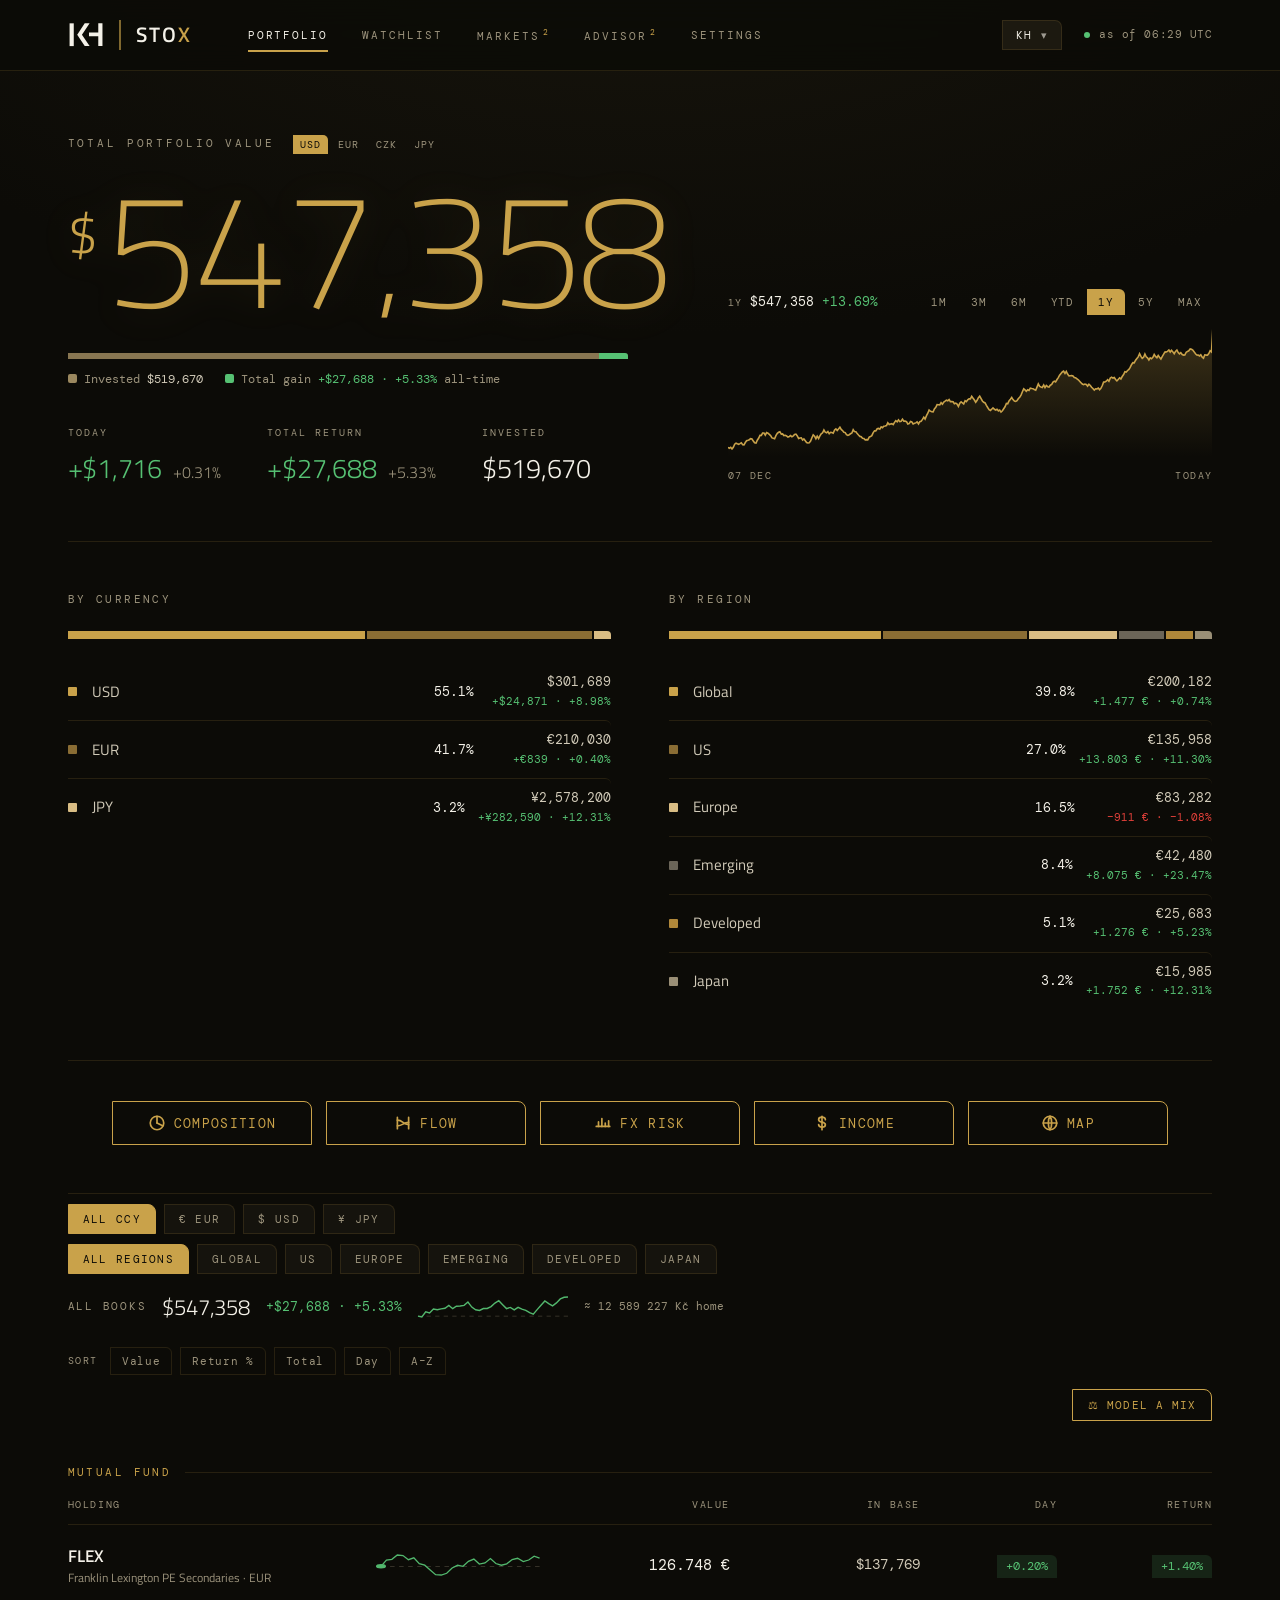
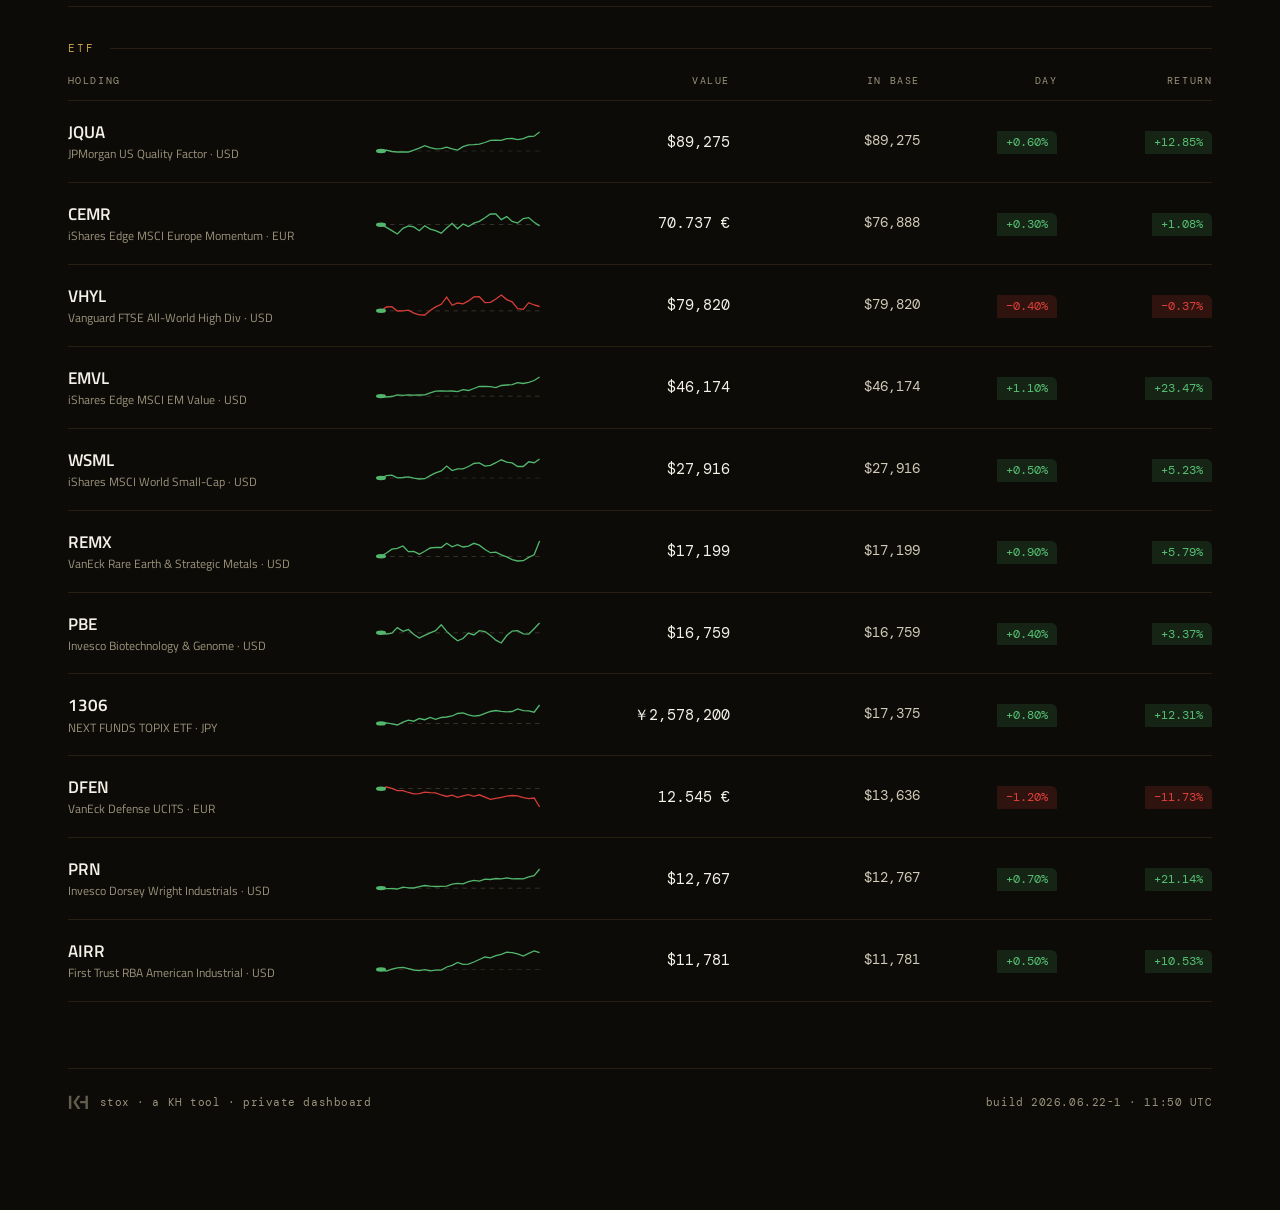
==== apps/stox/index.html @ 67bf39e6 "stox B2: wire live FX through khLive() overlay -> whole-app recompute (recomputeFX); inline fallback" ====
<!DOCTYPE html>
<html lang="en">
<head>
<meta charset="UTF-8">
<meta name="viewport" content="width=device-width, initial-scale=1.0">
<title>STOX</title>
<link rel="icon" href="/favicon.svg?v=2" type="image/svg+xml">
<link rel="icon" href="/favicon.ico?v=2" sizes="any">
<link rel="apple-touch-icon" sizes="180x180" href="/apple-touch-icon.png?v=2">
<meta name="robots" content="noindex, nofollow">
<link href="https://fonts.googleapis.com/css2?family=DM+Mono:wght@400;500&family=Titillium+Web:ital,wght@0,200;0,300;0,400;0,600;0,700&display=swap" rel="stylesheet">
<style>
*{box-sizing:border-box;margin:0;padding:0;}
:root{
  --bg:#0c0b07; --panel:#15130d; --panel-2:#1c1910; --raise:#252013; --line:rgba(201,162,74,.14);
  --ink:#f4f1e8; --dim:#d2cbb9; --mute:#9d947d;
  --gold:#c9a24a; --gold-soft:#d9bd84; --bronze:#8a6d34; --graphite:#6b6558;
  --gold-tex:url("assets/gold-v5-polished.png") center/cover;
  --gain:oklch(0.73 0.15 150); --loss:oklch(0.61 0.20 27);
  --gain-bg:oklch(0.73 0.15 150 / .14); --loss-bg:oklch(0.61 0.20 27 / .16);
}
html,body{height:100%;}
body{
  background:radial-gradient(125% 90% at 50% -15%, #19160d 0%, #0c0b07 58%) fixed,#0c0b07;
  color:var(--ink);font-family:'Titillium Web',system-ui,sans-serif;-webkit-font-smoothing:antialiased;line-height:1.4;
}
.mono{font-family:'DM Mono',monospace;}
.wrap{max-width:1260px;margin:0 auto;padding:0 clamp(22px,4.5vw,60px);}
.pos{color:var(--gain);} .neg{color:var(--loss);}
.metal{background-color:var(--gold);background-image:var(--gold-tex);background-size:cover;background-position:center;-webkit-background-clip:text;background-clip:text;color:transparent;-webkit-text-fill-color:transparent;}

/* ---------- top bar ---------- */
.bar{position:sticky;top:0;z-index:30;background:rgba(12,11,7,.82);backdrop-filter:blur(16px);border-bottom:1px solid var(--line);}
.bar .wrap{display:flex;align-items:center;gap:34px;height:70px;}
.logo{display:flex;align-items:center;gap:15px;cursor:pointer;text-decoration:none;transition:opacity .2s;}
.logo:hover{opacity:.82;}
.khmark{height:26px;width:auto;display:block;flex:0 0 auto;}
.khmark path{fill:var(--ink);}
.logo .sep{width:2px;height:30px;background:var(--gold);opacity:.62;}
.logo .app{font-weight:600;font-size:21px;letter-spacing:.09em;color:var(--ink);}
.logo .app .ax{color:var(--gold);}
.tabs{display:flex;gap:2px;margin-left:6px;}
.tab{font-family:'DM Mono',monospace;font-size:11px;letter-spacing:.18em;text-transform:uppercase;color:var(--mute);background:none;border:none;cursor:pointer;padding:9px 16px;position:relative;transition:color .25s;}
.tab:hover{color:var(--dim);}
.tab.on{color:var(--ink);}
.tab.on::after{content:"";position:absolute;left:16px;right:16px;bottom:0;height:1.5px;background:var(--gold);}
.tab .ph{color:var(--gold);font-size:8px;vertical-align:super;margin-left:3px;}
.barright{margin-left:auto;display:flex;align-items:center;gap:22px;}
.asof{font-family:'DM Mono',monospace;font-size:11px;color:var(--mute);letter-spacing:.05em;display:flex;align-items:center;gap:9px;}
.pfsel{position:relative;}
.pfbtn{font-family:'DM Mono',monospace;font-size:11px;letter-spacing:.12em;text-transform:uppercase;color:var(--ink);background:var(--panel-2);border:1px solid var(--line);border-radius:0 7px 0 0;padding:7px 13px;cursor:pointer;}
.pfmenu{display:none;position:absolute;right:0;top:calc(100% + 6px);background:var(--panel);border:1px solid var(--line);border-radius:0 10px 0 0;padding:6px;min-width:170px;z-index:50;box-shadow:0 12px 28px -10px rgba(0,0,0,.7);}
.pfmenu.open{display:block;}
.pfopt{display:block;width:100%;text-align:left;font-family:'DM Mono',monospace;font-size:12px;letter-spacing:.04em;color:var(--dim);background:none;border:none;cursor:pointer;padding:9px 11px;border-radius:0 6px 0 0;}
.pfopt:hover{background:var(--panel-2);color:var(--ink);}
.pfopt.on{color:#0c0b07;background:var(--gold);}
.pfopt.pfnew{color:var(--gold);border-top:1px solid var(--line);margin-top:4px;}
.pulse{width:6px;height:6px;border-radius:50%;background:var(--gain);animation:pulse 2.8s infinite;}
@keyframes pulse{0%{box-shadow:0 0 0 0 oklch(0.73 0.15 150 / .5);}70%{box-shadow:0 0 0 7px oklch(0.73 0.15 150 / 0);}100%{box-shadow:0 0 0 0 oklch(0.73 0.15 150 / 0);}}

/* ---------- views ---------- */
.view{display:none;padding:64px 0 100px;}
.view.on{display:block;}
.eyebrow{font-family:'DM Mono',monospace;font-size:11px;letter-spacing:.26em;text-transform:uppercase;color:var(--mute);margin-bottom:22px;}

/* hero */
.hero{display:grid;grid-template-columns:1.25fr 1fr;gap:54px;align-items:end;padding-bottom:54px;border-bottom:1px solid var(--line);}
.htot{font-weight:200;font-size:clamp(70px,13vw,176px);line-height:.86;letter-spacing:-.025em;transform:scaleY(.98);transform-origin:left;filter:drop-shadow(0 2px 18px rgba(201,162,74,.12));}
.htot .cur{font-size:.32em;font-weight:300;vertical-align:super;margin-right:.14em;letter-spacing:0;}
.hrow{display:flex;gap:46px;margin-top:38px;}
.hstat .k{font-family:'DM Mono',monospace;font-size:10px;letter-spacing:.2em;text-transform:uppercase;color:var(--mute);margin-bottom:9px;}
.hstat .v{font-weight:300;font-size:27px;letter-spacing:-.01em;white-space:nowrap;}
.hstat .v small{font-size:.58em;color:var(--mute);margin-left:6px;letter-spacing:0;}
.spark{align-self:stretch;display:flex;flex-direction:column;justify-content:flex-end;padding-bottom:4px;position:relative;}
.spark svg{width:100%;height:136px;display:block;cursor:crosshair;}
.chx{stroke:var(--dim);stroke-width:1;stroke-dasharray:3 3;opacity:0;transition:opacity .15s;pointer-events:none;}
.chdot{fill:var(--gold);stroke:var(--bg);stroke-width:2;opacity:0;transition:opacity .15s;pointer-events:none;}
.spark.live .chx{opacity:.5;} .spark.live .chdot{opacity:1;}
.chtip{position:absolute;pointer-events:none;background:var(--panel-2);border:1px solid var(--line);border-radius:0 8px 0 0;padding:6px 10px;font-family:'DM Mono',monospace;font-size:11px;color:var(--ink);white-space:nowrap;opacity:0;transition:opacity .15s;transform:translate(-50%,-128%);z-index:5;}
.chtip .tv{color:var(--gold);} .chtip .td{color:var(--mute);font-size:10px;}
.spark.live .chtip{opacity:1;}
.spark .lbl{display:flex;justify-content:space-between;font-family:'DM Mono',monospace;font-size:10px;letter-spacing:.14em;text-transform:uppercase;color:var(--mute);margin-top:12px;}

/* allocation */
.alloc{display:grid;grid-template-columns:1fr 1fr;gap:58px;padding:50px 0;border-bottom:1px solid var(--line);}
.alloc h3{font-family:'DM Mono',monospace;font-size:11px;letter-spacing:.22em;text-transform:uppercase;color:var(--mute);font-weight:400;margin-bottom:24px;}
.abar{display:flex;height:8px;border-radius:0 4px 0 0;overflow:hidden;margin-bottom:24px;gap:2px;}
.abar i{height:100%;}
.akey{display:flex;flex-direction:column;}
.akey .row{display:grid;grid-template-columns:11px 1fr auto auto;gap:13px;align-items:center;font-size:14.5px;padding:11px 0;border-top:1px solid var(--line);}
.akey .row:first-child{border-top:none;}
.akey .sw{width:9px;height:9px;border-radius:1px;}
.akey .nm{color:var(--dim);} .akey .pc{font-family:'DM Mono',monospace;font-size:13px;color:var(--ink);} .akey .vl{font-family:'DM Mono',monospace;font-size:12.5px;color:var(--dim);min-width:124px;display:flex;flex-direction:column;align-items:flex-end;gap:2px;}
.akey .ret2{font-size:11px;} .akey .ret2.pos{color:var(--gain);} .akey .ret2.neg{color:var(--loss);}
.abar i{transition:opacity .2s,box-shadow .2s;}
.abar.act i{opacity:.24;} .abar.act i.hot{opacity:1;box-shadow:inset 0 0 0 1px rgba(255,255,255,.45);}
.akey .row{cursor:pointer;border-radius:0 6px 0 0;transition:opacity .2s;}
.akey.act .row{opacity:.36;} .akey.act .row.hot{opacity:1;}
.akey .row.hot .nm{color:var(--ink);}
.filters{display:flex;gap:8px;flex-wrap:wrap;margin:10px 0 2px;}
.fchip{font-family:'DM Mono',monospace;font-size:11px;letter-spacing:.12em;text-transform:uppercase;color:var(--mute);background:var(--panel);border:1px solid var(--line);padding:7px 14px;border-radius:0 8px 0 0;cursor:pointer;transition:color .2s,background .2s,border-color .2s;}
.fchip:hover{color:var(--dim);}
.fchip.on{color:#0c0b07;background:var(--gold);border-color:var(--gold);}
.fchip[disabled],.fchip.off{opacity:.3;cursor:not-allowed;}
#filters{margin-bottom:0;}
#filtersReg{margin-top:10px;}
.trow.hide{display:none;}
.sortbar{display:flex;gap:8px;flex-wrap:wrap;align-items:center;margin:20px 0 2px;}
.sortbar .sl{font-family:'DM Mono',monospace;font-size:10px;letter-spacing:.16em;text-transform:uppercase;color:var(--mute);margin-right:4px;}
.sortbtn{font-family:'DM Mono',monospace;font-size:11px;letter-spacing:.06em;color:var(--mute);background:none;border:1px solid var(--line);border-radius:0 6px 0 0;padding:6px 11px;cursor:pointer;transition:color .2s,border-color .2s;}
.sortbtn:hover{color:var(--dim);}
.sortbtn.on{color:var(--gold);border-color:var(--gold);}
.booksum{display:flex;align-items:center;gap:16px;flex-wrap:wrap;padding:16px 0 4px;}
.booksum .bsum-spark{width:150px;height:34px;display:block;}
.booksum .bl{font-family:'DM Mono',monospace;font-size:11px;letter-spacing:.16em;text-transform:uppercase;color:var(--mute);}
.booksum .bv{font-family:'Titillium Web',sans-serif;font-weight:300;font-size:22px;letter-spacing:-.01em;color:var(--ink);}
.booksum .br{font-family:'DM Mono',monospace;font-size:13px;}
.booksum .br.pos{color:var(--gain);} .booksum .br.neg{color:var(--loss);}
.booksum .bnote{font-family:'DM Mono',monospace;font-size:11px;color:var(--mute);}

/* holdings */
.hold{padding-top:16px;}
.hgrp{font-family:'DM Mono',monospace;font-size:11px;letter-spacing:.22em;text-transform:uppercase;color:var(--gold);display:flex;align-items:center;gap:14px;margin:34px 0 6px;}
.hgrp::after{content:"";flex:1;height:1px;background:var(--line);}
.thead,.trow{display:grid;grid-template-columns:1.7fr .9fr 1fr 1fr .7fr .8fr;gap:14px;align-items:center;}
.thead{padding:12px 0;font-family:'DM Mono',monospace;font-size:10px;letter-spacing:.16em;text-transform:uppercase;color:var(--mute);border-bottom:1px solid var(--line);}
.thead .r,.trow .r{text-align:right;}
.trow{padding:19px 0;border-bottom:1px solid var(--line);position:relative;transition:background .22s;cursor:pointer;}
.trow::before{content:"";position:absolute;left:-12px;top:0;bottom:0;width:2px;background:var(--gold);transform:scaleY(0);transition:transform .22s;}
.trow:hover{background:linear-gradient(90deg,var(--panel),transparent);}
.trow:hover::before{transform:scaleY(1);}
.tk{display:flex;flex-direction:column;gap:3px;}
.tk .sym{font-weight:600;font-size:16.5px;letter-spacing:.01em;}
.tk .nm{font-size:12px;color:var(--mute);}
.num{font-family:'DM Mono',monospace;font-size:13.5px;color:var(--dim);}
.val{font-family:'DM Mono',monospace;font-size:14.5px;color:var(--ink);}
.chip{font-family:'DM Mono',monospace;font-size:12px;padding:3px 9px;border-radius:0 6px 0 0;display:inline-block;}
.chip.up{color:var(--gain);background:var(--gain-bg);} .chip.down{color:var(--loss);background:var(--loss-bg);}
.mscell{position:relative;display:block;}
.mspark{width:100%;height:26px;display:block;opacity:.95;cursor:crosshair;overflow:visible;}
.msx{stroke:var(--dim);stroke-width:1;stroke-dasharray:2 2;opacity:0;}
.msdot{stroke:var(--bg);stroke-width:1.4;opacity:0;}
.mscell.live .msx{opacity:.55;} .mscell.live .msdot{opacity:1;}
.mtip{position:absolute;top:-22px;transform:translateX(-50%);pointer-events:none;background:var(--panel-2);border:1px solid var(--line);border-radius:0 6px 0 0;padding:3px 7px;font-family:'DM Mono',monospace;font-size:10px;color:var(--ink);white-space:nowrap;opacity:0;transition:opacity .12s;z-index:8;}
.mscell.live .mtip{opacity:1;}
.msbase{stroke:var(--mute);stroke-width:.7;stroke-dasharray:2 2;opacity:.4;}
.dbase{stroke:var(--mute);stroke-width:1;stroke-dasharray:4 4;opacity:.4;}

/* phase-2 views */
.p2head{display:flex;align-items:baseline;gap:18px;margin-bottom:10px;}
.p2head h2{font-weight:200;font-size:clamp(34px,5.5vw,60px);letter-spacing:-.015em;transform:scaleY(.97);transform-origin:left;}
.p2badge{font-family:'DM Mono',monospace;font-size:10px;letter-spacing:.16em;text-transform:uppercase;color:var(--gold);border:1px solid var(--gold);padding:4px 10px;border-radius:0 7px 0 0;}
.p2lead{font-weight:300;font-size:clamp(17px,2vw,22px);color:var(--dim);max-width:66ch;line-height:1.55;margin-bottom:48px;}
.p2grid{display:grid;grid-template-columns:1.4fr 1fr;gap:26px;}
.card{background:var(--panel);border:1px solid var(--line);border-radius:0 20px 0 0;padding:30px 32px;}
.card .ch{font-family:'DM Mono',monospace;font-size:11px;letter-spacing:.2em;text-transform:uppercase;color:var(--mute);margin-bottom:22px;}
.news{display:flex;flex-direction:column;}
.nitem{padding:17px 0;border-top:1px solid var(--line);display:grid;grid-template-columns:auto 1fr;gap:18px;align-items:start;}
.nitem:first-of-type{border-top:none;padding-top:0;}
.nsrc{font-family:'DM Mono',monospace;font-size:10px;letter-spacing:.08em;color:var(--mute);white-space:nowrap;padding-top:3px;}
.ntext{font-size:14.5px;color:var(--dim);line-height:1.5;}
.insight{background:linear-gradient(158deg,var(--panel-2),var(--panel));border-left:2px solid var(--gold);}
.insight .body{font-weight:300;font-size:18.5px;line-height:1.6;color:var(--ink);letter-spacing:-.005em;}
.insight .body b{font-weight:600;color:var(--gold-soft);}
.insight .sig{font-family:'DM Mono',monospace;font-size:11px;color:var(--mute);margin-top:24px;display:flex;align-items:center;gap:9px;}
.sigdot{width:6px;height:6px;border-radius:50%;background:var(--gold);}
.signal{display:flex;flex-direction:column;gap:18px;}
.sgrow{display:grid;grid-template-columns:1fr auto;gap:10px;align-items:center;padding-bottom:16px;border-bottom:1px solid var(--line);}
.sgrow:last-child{border-bottom:none;padding-bottom:0;}
.sgname{font-size:14px;color:var(--dim);} .sgname b{color:var(--ink);font-weight:600;}
.meter{height:4px;background:var(--raise);border-radius:2px;overflow:hidden;margin-top:8px;width:100%;}
.meter i{display:block;height:100%;}

/* footer */
.foot{margin-top:66px;padding-top:26px;border-top:1px solid var(--line);display:flex;justify-content:space-between;flex-wrap:wrap;gap:14px;font-family:'DM Mono',monospace;font-size:11px;letter-spacing:.05em;color:var(--mute);}
.foot .khend{display:flex;align-items:center;gap:11px;}
.foot .khe{height:15px;width:auto;opacity:.6;} .foot .khe path{fill:var(--mute);}

@media(max-width:880px){
  .hero,.alloc,.p2grid{grid-template-columns:1fr;gap:36px;}
  .tabs{display:none;}
  .thead{display:none;}
  .trow{grid-template-columns:1.4fr 1fr 1fr;grid-auto-flow:row;gap:8px 14px;padding:20px 0;}
  .trow .base,.trow .day,.trow .mscell{display:none;}
}
.bswitch{display:inline-flex;gap:3px;margin-left:8px;vertical-align:middle;}
.bswitch button{font-family:'DM Mono',monospace;font-size:10px;letter-spacing:.1em;color:var(--mute);background:none;border:none;cursor:pointer;padding:3px 7px;border-radius:0 5px 0 0;transition:color .2s,background .2s;}
.bswitch button:hover{color:var(--dim);}
.bswitch button.on{color:#0c0b07;background:var(--gold);}
/* holding detail modal */
.modal{position:fixed;inset:0;z-index:60;background:rgba(8,7,4,.74);backdrop-filter:blur(5px);display:none;align-items:flex-start;justify-content:center;padding:3vh 18px;overflow:auto;}
.modal.open{display:flex;}
.msheet{background:var(--panel);border:1px solid var(--line);border-radius:0 24px 0 0;width:min(760px,100%);padding:34px 38px 40px;position:relative;}
.msheet.wide{width:min(1500px,96vw);padding:40px 48px 48px;}
.msheet.wide .donuts{gap:60px;padding:30px 0 8px;}
.msheet.wide .dwrap{gap:34px;}
.msheet.wide .dwrap svg{width:300px;height:300px;}
.msheet.wide .dleg{font-size:13px;gap:9px;}
.msheet.wide .mh-nm{font-size:15px;}
.mclose{position:absolute;top:22px;right:24px;width:34px;height:34px;border:1px solid var(--line);background:none;color:var(--dim);border-radius:0 9px 0 0;cursor:pointer;font-size:17px;line-height:1;transition:color .2s,border-color .2s;}
.mclose:hover{color:var(--gold);border-color:var(--gold);}
.mh-sym{font-weight:600;font-size:30px;letter-spacing:.01em;}
.mh-nm{color:var(--mute);font-size:14px;margin-top:3px;}
.mh-tags{display:flex;gap:8px;margin-top:13px;flex-wrap:wrap;}
.mtag{font-family:'DM Mono',monospace;font-size:10px;letter-spacing:.12em;text-transform:uppercase;color:var(--dim);border:1px solid var(--line);padding:4px 9px;border-radius:0 6px 0 0;}
#dchart{width:100%;height:200px;display:block;margin:26px 0 6px;cursor:crosshair;}
.dmark{stroke:var(--bg);stroke-width:1.5;cursor:pointer;}
.dmark.buy,.dmark.add{fill:var(--gain);} .dmark.sell{fill:var(--loss);}
.dlegend{display:flex;gap:18px;flex-wrap:wrap;font-family:'DM Mono',monospace;font-size:10px;letter-spacing:.1em;text-transform:uppercase;color:var(--mute);}
.dlegend i{display:inline-block;width:9px;height:9px;border-radius:50%;margin-right:6px;vertical-align:middle;}
.msheet.live .chx{opacity:.5;} .msheet.live .chdot{opacity:1;} .msheet.live .chtip{opacity:1;}
.mstats{display:grid;grid-template-columns:repeat(auto-fit,minmax(118px,1fr));gap:18px;padding:22px 0;border-top:1px solid var(--line);border-bottom:1px solid var(--line);margin:16px 0 24px;}
.mstat .k{font-family:'DM Mono',monospace;font-size:9px;letter-spacing:.16em;text-transform:uppercase;color:var(--mute);margin-bottom:7px;}
.mstat .v{font-weight:300;font-size:19px;letter-spacing:-.01em;}
.mtx{display:flex;flex-direction:column;}
.mtxh,.mtxr{display:grid;grid-template-columns:1.1fr .9fr .8fr 1fr 1fr;gap:12px;align-items:center;}
.mtxh{font-family:'DM Mono',monospace;font-size:10px;letter-spacing:.14em;text-transform:uppercase;color:var(--mute);padding-bottom:11px;border-bottom:1px solid var(--line);}
.mtxr{padding:13px 0;border-bottom:1px solid var(--line);font-family:'DM Mono',monospace;font-size:13px;color:var(--dim);}
.mtxr .act{font-weight:500;letter-spacing:.03em;}
.act.buy,.act.add{color:var(--gain);} .act.sell{color:var(--loss);}
.mtxh .rr,.mtxr .rr{text-align:right;}
.whatif{margin-top:24px;background:linear-gradient(158deg,var(--panel-2),var(--panel));border-left:2px solid var(--gold);border-radius:0 14px 0 0;padding:22px 24px;}
.whatif .wk{font-family:'DM Mono',monospace;font-size:10px;letter-spacing:.16em;text-transform:uppercase;color:var(--mute);margin-bottom:11px;}
.whatif .wv{font-weight:300;font-size:17px;line-height:1.55;color:var(--ink);}
.whatif .wv b{font-weight:600;}
@media(max-width:680px){.mtxh,.mtxr{grid-template-columns:1.1fr .9fr .7fr 1fr;}.mtxh .vcol,.mtxr .vcol{display:none;}.msheet{padding:30px 22px 34px;}}
.whero{padding:6px 0 42px;border-bottom:1px solid var(--line);margin-bottom:8px;}
.whtot{font-weight:200;font-size:clamp(42px,7vw,84px);letter-spacing:-.02em;line-height:1;transform:scaleY(.98);transform-origin:left;}
.whsub{font-family:'DM Mono',monospace;font-size:12px;color:var(--mute);margin-top:18px;letter-spacing:.04em;}
#watch .thead,#watch .trow{grid-template-columns:26px 1.5fr .9fr .7fr .7fr .7fr 1fr 24px;}
.wdel{background:none;border:none;color:var(--mute);cursor:pointer;font-size:12px;opacity:0;transition:opacity .2s,color .2s;justify-self:center;}
#watch .trow:hover .wdel{opacity:1;}
.wdel:hover{color:var(--loss);}
.wcheck{display:flex;align-items:center;}
.wcheck input{appearance:none;-webkit-appearance:none;width:15px;height:15px;border:1px solid var(--mute);border-radius:0 4px 0 0;background:none;cursor:pointer;position:relative;flex:0 0 auto;}
.wcheck input:checked{background:var(--gold);border-color:var(--gold);}
.wcheck input:checked::after{content:"\2713";position:absolute;inset:0;display:flex;align-items:center;justify-content:center;font-size:10px;color:#0c0b07;}
@media(max-width:880px){#watch .trow{grid-template-columns:26px 1.4fr .8fr 1fr 24px;} #watch .trow .wc,#watch .trow .mscell{display:none;}}
.watchbar{display:flex;justify-content:space-between;align-items:center;gap:12px;flex-wrap:wrap;margin:2px 0 6px;}
.stakectl{display:flex;align-items:center;gap:10px;}
.stakectl .feeinput{width:120px;font-size:14px;}
.addbtn{font-family:'DM Mono',monospace;font-size:11px;letter-spacing:.1em;text-transform:uppercase;color:var(--gold);background:none;border:1px solid var(--gold);cursor:pointer;padding:8px 15px;border-radius:0 8px 0 0;transition:background .2s,color .2s;}
.addbtn:hover{background:var(--gold);color:#0c0b07;}
.addform{display:none;gap:10px;flex-wrap:wrap;align-items:center;padding:18px;margin-bottom:12px;background:var(--panel);border:1px solid var(--line);border-radius:0 14px 0 0;}
.addform.open{display:flex;}
.addform input{background:var(--bg);border:1px solid var(--line);color:var(--ink);font-family:'DM Mono',monospace;font-size:12px;padding:8px 10px;border-radius:0 6px 0 0;width:118px;}
.addform input::placeholder{color:var(--mute);}
.addform .save{font-family:'DM Mono',monospace;font-size:11px;letter-spacing:.1em;text-transform:uppercase;background:var(--gold);color:#0c0b07;border:none;cursor:pointer;padding:9px 16px;border-radius:0 6px 0 0;}
.setgrid{display:grid;grid-template-columns:1fr 1fr;gap:24px;}
.feeinput{background:var(--bg);border:1px solid var(--line);color:var(--ink);font-family:'DM Mono',monospace;font-size:16px;padding:10px 12px;border-radius:0 8px 0 0;width:120px;}
.setnote{font-family:'DM Mono',monospace;font-size:12px;color:var(--mute);margin-top:14px;line-height:1.7;}
.setnote b{color:var(--ink);font-weight:500;}
.tagwrap{display:flex;flex-wrap:wrap;gap:8px;}
.tag{font-family:'DM Mono',monospace;font-size:11px;letter-spacing:.06em;padding:7px 12px;border:1px solid var(--line);border-radius:0 7px 0 0;cursor:pointer;color:var(--mute);background:none;transition:color .2s,background .2s,border-color .2s;}
.tag:hover{color:var(--dim);}
.tag.prefer{color:#0c0b07;background:var(--gold);border-color:var(--gold);}
.tag.avoid{color:var(--loss);border-color:var(--loss);text-decoration:line-through;}
.srow{display:flex;align-items:center;justify-content:space-between;padding:13px 0;border-top:1px solid var(--line);}
.srow:first-child{border-top:none;}
.srcname{font-family:'DM Mono',monospace;font-size:13px;color:var(--dim);}
.srow2{padding:13px 0;border-top:1px solid var(--line);}
.srow2:first-child{border-top:none;}
.srh{display:flex;align-items:center;gap:12px;margin-bottom:9px;}
.srh .srcname{flex:1;}
.srwt{font-family:'DM Mono',monospace;font-size:11px;color:var(--mute);}
.srcw{width:100%;}
.srcw:disabled{opacity:.35;}
.rolerow{display:flex;align-items:center;justify-content:space-between;gap:14px;padding:13px 0;border-top:1px solid var(--line);}
.rolerow:first-child{border-top:none;}
.rolen{font-weight:600;font-size:14px;}
.roled{font-family:'DM Mono',monospace;font-size:11px;color:var(--mute);margin-top:3px;}
.rolest{font-family:'DM Mono',monospace;font-size:10px;letter-spacing:.1em;text-transform:uppercase;color:var(--mute);border:1px solid var(--line);border-radius:0 6px 0 0;padding:4px 9px;}
.rolest.on{color:#0c0b07;background:var(--gold);border-color:var(--gold);}
.toggle{width:38px;height:22px;border-radius:0 11px 0 0;background:var(--raise);border:1px solid var(--line);cursor:pointer;position:relative;transition:background .2s;flex:0 0 auto;}
.toggle.on{background:var(--gold);}
.toggle::after{content:"";position:absolute;top:2px;left:2px;width:15px;height:15px;border-radius:50%;background:var(--ink);transition:transform .2s;}
.toggle.on::after{transform:translateX(16px);background:#0c0b07;}
@media(max-width:880px){.setgrid{grid-template-columns:1fr;}}
#watch .whero{position:sticky;top:70px;background:var(--bg);z-index:12;padding-top:18px;}
.modelbar{display:flex;justify-content:flex-end;margin:14px 0 -6px;}
.mixtop{display:flex;align-items:center;gap:12px;margin:0 0 14px;}
.mixpin{position:sticky;top:-42px;background:var(--panel);z-index:8;padding:14px 0 10px;margin-bottom:6px;box-shadow:0 10px 18px -8px rgba(12,11,7,.9);}
.mixhead{display:grid;grid-template-columns:.8fr 1.6fr .8fr .8fr;gap:14px;font-family:'DM Mono',monospace;font-size:10px;letter-spacing:.14em;text-transform:uppercase;color:var(--mute);padding-bottom:10px;border-bottom:1px solid var(--line);}
.mixhead .r{text-align:right;}
.mixrow{display:grid;grid-template-columns:.8fr 1.6fr .8fr .8fr;gap:14px;align-items:center;padding:11px 0;border-bottom:1px solid var(--line);}
.mixlabel{font-weight:600;font-size:14px;}
.mixalloc{color:var(--ink);} .mixnew{color:var(--gold);}
.mixslider{-webkit-appearance:none;appearance:none;height:4px;border-radius:2px;background:var(--raise);outline:none;}
.mixslider::-webkit-slider-thumb{-webkit-appearance:none;width:15px;height:15px;border-radius:50%;background:var(--gold);cursor:pointer;}
.mixslider::-moz-range-thumb{width:15px;height:15px;border:none;border-radius:50%;background:var(--gold);cursor:pointer;}
.mixproj{font-family:'DM Mono',monospace;font-size:13px;color:var(--dim);}
.mixsk{margin:18px 0 8px;}
.mixsk svg{width:100%;height:auto;display:block;}
.mixsk text{font-family:'DM Mono',monospace;paint-order:stroke;stroke:rgba(12,11,7,.7);stroke-width:2px;stroke-linejoin:round;}
.hbar{display:flex;height:6px;max-width:560px;background:var(--raise);border-radius:0 3px 0 0;overflow:hidden;margin:34px 0 0;}
.hbar i{display:block;height:100%;}
#hbInv{background:var(--gold-soft,#d9bd84);opacity:.55;} #hbGain{background:var(--gain);}
.hbarlbl{display:flex;gap:22px;max-width:560px;margin:13px 0 8px;font-family:'DM Mono',monospace;font-size:11.5px;color:var(--mute);flex-wrap:wrap;}
.hbarlbl b{font-weight:400;}
.hbarlbl .sw{display:inline-block;width:9px;height:9px;border-radius:2px;margin-right:7px;vertical-align:0;}
.hbarlbl .inv .sw{background:var(--gold-soft,#d9bd84);opacity:.7;} .hbarlbl .gn .sw{background:var(--gain);}
.mixsug{margin:6px 0 14px;font-family:'DM Mono',monospace;font-size:12.5px;color:var(--dim);line-height:1.6;}
.mixsug .sugk{color:var(--gold);letter-spacing:.14em;text-transform:uppercase;font-size:10px;margin-right:8px;}
.mixsug b{color:var(--ink);font-weight:600;}
.donuts{display:none;grid-template-columns:1fr 1fr;gap:48px;padding:44px 0;border-bottom:1px solid var(--line);}
.donuts.show{display:grid;}
.donut h3{font-family:'DM Mono',monospace;font-size:11px;letter-spacing:.22em;text-transform:uppercase;color:var(--mute);font-weight:400;margin-bottom:18px;}
.dwrap{display:flex;gap:22px;align-items:center;}
.dwrap svg{width:140px;height:140px;flex:0 0 auto;}
.dleg{display:flex;flex-direction:column;gap:5px;font-family:'DM Mono',monospace;font-size:11px;flex:1;}
.dleg .dr{display:grid;grid-template-columns:9px 1fr auto;gap:8px;align-items:center;}
.dleg .ds{width:8px;height:8px;border-radius:2px;flex:0 0 auto;}
.dleg .dn{color:var(--dim);} .dleg .dv{color:var(--mute);}
@media(max-width:880px){.donuts{grid-template-columns:1fr;gap:32px;}}
.sankeywrap{padding:44px 0;border-bottom:1px solid var(--line);}
.sankeywrap h3{font-family:'DM Mono',monospace;font-size:11px;letter-spacing:.22em;text-transform:uppercase;color:var(--mute);font-weight:400;margin-bottom:22px;}
.sankeywrap svg{width:100%;height:auto;display:block;}
.donhead{display:flex;align-items:center;gap:14px;padding-top:40px;padding-bottom:26px;flex-wrap:wrap;}
.donttl{font-family:'DM Mono',monospace;font-size:12px;letter-spacing:.22em;text-transform:uppercase;color:var(--mute);}
.dseg{display:flex;gap:2px;}
.skbtn{margin-left:auto;font-size:10px;padding:8px 15px;background:var(--gold);color:#0c0b07;border-color:var(--gold);}
.btnico{width:18px;height:18px;vertical-align:-4px;margin-right:8px;}
.btnico *{stroke-width:1.5;}
.tfbtn{font-family:'DM Mono',monospace;font-size:11px;letter-spacing:.08em;color:var(--mute);background:none;border:none;cursor:pointer;padding:6px 11px;border-radius:0 6px 0 0;transition:color .2s,background .2s;}
.tfbtn:hover{color:var(--dim);}
.tfbtn.on{color:#0c0b07;background:var(--gold);}
#portfolio .spark{position:relative;}
.dsel{font-family:'DM Mono',monospace;font-size:10px;letter-spacing:.06em;text-transform:uppercase;color:var(--dim);background:var(--panel);border:1px solid var(--line);border-radius:0 6px 0 0;padding:6px 8px;cursor:pointer;}
.rec{border-top:1px solid var(--line);}
.recline{display:flex;align-items:center;gap:16px;padding:18px 0;cursor:pointer;flex-wrap:wrap;}
.recact{font-family:'DM Mono',monospace;font-size:11px;letter-spacing:.1em;text-transform:uppercase;padding:5px 10px;border-radius:0 6px 0 0;}
.recact.a-buy{background:var(--gain-bg);color:var(--gain);} .recact.a-sell{background:var(--loss-bg);color:var(--loss);} .recact.a-hold{background:var(--raise);color:var(--dim);} .recact.a-watch{background:transparent;border:1px solid var(--gold);color:var(--gold);}
.recsym{font-weight:600;font-size:18px;}
.recsec{font-family:'DM Mono',monospace;font-size:10px;letter-spacing:.14em;text-transform:uppercase;color:var(--mute);}
.recconf{margin-left:auto;display:flex;align-items:center;gap:8px;font-family:'DM Mono',monospace;font-size:11px;color:var(--mute);}
.cbar{width:60px;height:4px;background:var(--raise);border-radius:2px;overflow:hidden;display:inline-block;}
.cbar i{display:block;height:100%;background:var(--gold);}
.recsrc{font-family:'DM Mono',monospace;font-size:11px;color:var(--gold);white-space:nowrap;}
.recrat{font-size:14px;color:var(--dim);line-height:1.55;padding:0 0 16px;max-width:72ch;}
.recwhy{display:none;padding:0 0 18px;}
.rec.open .recwhy{display:block;}
.recpref{font-family:'DM Mono',monospace;font-size:10px;letter-spacing:.08em;color:var(--gold);}
.recav{font-family:'DM Mono',monospace;font-size:10px;letter-spacing:.08em;color:var(--loss);}
.recpick{font-family:'DM Mono',monospace;font-size:10px;letter-spacing:.06em;color:var(--gold);background:none;border:1px solid var(--gold);border-radius:0 6px 0 0;padding:5px 11px;cursor:pointer;transition:background .2s,color .2s;}
.recpick:hover,.recpick.on{background:var(--gold);color:#0c0b07;}
.buylist{display:none;align-items:center;gap:10px;flex-wrap:wrap;padding:14px 16px;margin-bottom:22px;background:var(--panel);border:1px solid var(--gold);border-radius:0 14px 0 0;}
.buylist.show{display:flex;}
.buylist .bll{font-family:'DM Mono',monospace;font-size:11px;letter-spacing:.16em;text-transform:uppercase;color:var(--gold);}
.buylist .bltag{font-family:'DM Mono',monospace;font-size:12px;color:#0c0b07;background:var(--gold);border-radius:0 6px 0 0;padding:5px 10px;cursor:pointer;}
.buylist .blnote{font-family:'DM Mono',monospace;font-size:11px;color:var(--mute);margin-left:auto;}
.fxwrap{margin-top:24px;display:flex;flex-direction:column;gap:4px;}
.fxrow{padding:18px 0;border-top:1px solid var(--line);}
.fxhead{display:flex;align-items:baseline;gap:14px;margin-bottom:8px;}
.fxc{font-weight:600;font-size:17px;} .fxtot{font-family:'DM Mono',monospace;font-size:14px;} .fxv{font-family:'DM Mono',monospace;font-size:12px;color:var(--mute);margin-left:auto;}
.fxbars svg{width:100%;height:26px;display:block;}
.fxleg{display:flex;gap:24px;margin-top:7px;font-family:'DM Mono',monospace;font-size:11px;color:var(--dim);}
.fxleg i{display:inline-block;width:9px;height:9px;border-radius:2px;margin-right:6px;vertical-align:middle;}
.fxrow{cursor:pointer;transition:background .18s;border-radius:0 10px 0 0;}
.fxrow:hover{background:linear-gradient(90deg,var(--panel),transparent);}
.fxgo{font-size:10px;color:var(--gold);margin-left:8px;opacity:0;transition:opacity .18s;}
.fxrow:hover .fxgo{opacity:1;}
.fxchart{margin-top:18px;}
.fxchart svg{width:100%;height:auto;display:block;}
.incwrap{margin-top:20px;display:flex;flex-direction:column;}
.incrow{display:grid;grid-template-columns:140px 1fr auto auto;gap:16px;align-items:center;padding:13px 0;border-top:1px solid var(--line);}
.incsym{font-weight:600;font-size:15px;}
.incstar{font-family:'DM Mono',monospace;font-size:9px;letter-spacing:.08em;text-transform:uppercase;color:var(--gold);font-weight:400;margin-left:6px;}
.incbar{height:8px;background:var(--raise);border-radius:0 4px 0 0;overflow:hidden;}
.incbar i{display:block;height:100%;background:var(--gold);}
.incy{font-family:'DM Mono',monospace;font-size:12px;color:var(--dim);min-width:44px;text-align:right;}
.incv{font-family:'DM Mono',monospace;font-size:13px;color:var(--ink);min-width:110px;text-align:right;}
.mapwrap{margin-top:20px;background:url("assets/world-dots.svg") center/contain no-repeat;border-radius:0 16px 0 0;}
.mapwrap svg{width:100%;height:auto;display:block;aspect-ratio:566.4/268.5;}
.mapglob{display:inline-block;color:var(--gold);margin-right:6px;}
.dsum{display:flex;gap:18px;align-items:baseline;justify-content:center;flex-wrap:wrap;padding:16px 0 2px;margin-top:10px;border-top:1px solid var(--line);font-family:'DM Mono',monospace;font-size:13px;}
.dsum .dsl{font-size:11px;letter-spacing:.16em;text-transform:uppercase;color:var(--mute);}
.mapwrap2{margin-top:18px;background:#0c0b07;border:1px solid var(--line);border-radius:0 16px 0 0;overflow:hidden;}
.mapwrap2 svg{width:100%;height:auto;display:block;}
.maplegend{display:flex;flex-wrap:wrap;gap:20px;margin:18px 0 4px;font-family:'DM Mono',monospace;font-size:12.5px;color:var(--dim);}
.maplegend .mlg{display:flex;align-items:center;gap:8px;}
.maplegend .mlg i{width:12px;height:12px;border-radius:3px;display:inline-block;}
.maplegend .mlgv{color:var(--mute);}
.mapclick{margin:10px 0 2px;font-family:'DM Mono',monospace;font-size:12.5px;color:var(--dim);}
.mapclick .mcl{color:var(--gold);letter-spacing:.08em;}
.mapwrap text{paint-order:stroke;stroke:rgba(12,11,7,.9);stroke-width:2.6px;stroke-linejoin:round;}
.srcrow{display:grid;grid-template-columns:1.5fr 1fr auto;gap:14px;align-items:center;padding:7px 0;font-family:'DM Mono',monospace;font-size:12px;}
.srcrow .sn{color:var(--dim);} .sw2{height:4px;background:var(--raise);border-radius:2px;overflow:hidden;} .sw2 i{display:block;height:100%;background:var(--gold);} .sst{font-size:10px;letter-spacing:.1em;text-transform:uppercase;color:var(--mute);}
.vizbar{display:flex;gap:14px;justify-content:center;padding:40px 0 48px;flex-wrap:wrap;border-bottom:1px solid var(--line);}
.vbtn{font-size:13px;padding:12px 16px;flex:1 1 0;min-width:140px;max-width:200px;justify-content:center;text-align:center;}
.htf{display:flex;gap:2px;align-items:baseline;margin-bottom:6px;}
.periodperf{margin-right:auto;font-family:'DM Mono',monospace;font-size:13px;display:flex;gap:8px;align-items:baseline;}
.periodperf .ppl{font-size:10px;letter-spacing:.14em;text-transform:uppercase;color:var(--mute);}
.heropills{display:flex;gap:6px;margin-bottom:8px;}
.heropill{font-family:'DM Mono',monospace;font-size:10px;letter-spacing:.08em;text-transform:uppercase;color:#0c0b07;background:var(--gold);border:none;border-radius:0 6px 0 0;padding:4px 9px;cursor:pointer;}
#spark{touch-action:none;}
.wrec{align-self:flex-start;margin-top:4px;font-size:9px;padding:3px 7px;}
.wrecbox{margin-top:26px;padding-top:22px;border-top:1px solid var(--line);}
.wrh{display:flex;align-items:center;gap:14px;margin-bottom:12px;flex-wrap:wrap;}
.wrconf{display:flex;align-items:center;gap:8px;font-family:'DM Mono',monospace;font-size:11px;color:var(--mute);}
.wrsrc{font-family:'DM Mono',monospace;font-size:11px;color:var(--gold);margin-left:auto;}
.addhint{flex-basis:100%;font-family:'DM Mono',monospace;font-size:12px;color:var(--mute);display:none;align-items:center;gap:10px;padding-top:6px;}
.addhint.show{display:flex;}
</style>
</head>
<body>

<header class="bar">
  <div class="wrap">
    <a class="logo" href="/" aria-label="STOX home">
      <svg class="khmark" viewBox="1130 800 1260 900" xmlns="http://www.w3.org/2000/svg"><g transform="matrix(4.16667,0,0,4.16667,261.577,49.4367)"><g transform="matrix(1,0,0,1,256.329,274.17)"><path d="M0,-83.008L0,106.219L-34.816,106.219L-34.816,-83.008L0,-83.008Z"></path></g><g transform="matrix(1,0,0,1,383.046,304.447)"><path d="M0,-37.343L76.952,-37.343L76.952,-113.285L111.774,-113.285L111.774,75.942L76.952,75.942L76.952,-5.302L0,-5.302"></path></g><g transform="matrix(1,0,0,1,387.995,380.389)"><path d="M0,-189.227L-40.622,-189.227L-94.752,-107.226L-103.298,-94.614L-94.752,-82.001L-40.622,0L0,0L-63.721,-94.614L0,-189.227Z"></path></g></g></svg>
      <span class="sep"></span>
      <span class="app">STO<span class="ax">X</span></span>
    </a>
    <div class="tabs">
      <button class="tab on" data-v="portfolio">Portfolio</button>
      <button class="tab" data-v="watch">Watchlist</button>
      <button class="tab" data-v="markets">Markets<span class="ph">2</span></button>
      <button class="tab" data-v="advisor">Advisor<span class="ph">2</span></button>
      <button class="tab" data-v="settings">Settings</button>
    </div>
    <div class="barright">
      <div class="pfsel"><button class="pfbtn" id="pfBtn"></button><div class="pfmenu" id="pfMenu"></div></div>
      <div class="asof"><span class="pulse"></span><span id="asof">—</span></div>
    </div>
  </div>
</header>

<!-- ============ PORTFOLIO ============ -->
<main class="view on" id="portfolio">
  <div class="wrap">
    <div class="eyebrow">Total portfolio value <span class="bswitch" id="bswitch"></span></div>
    <div class="hero">
      <div>
        <div class="htot metal"><span class="cur">€</span><span id="tot">—</span></div>
        <div class="hbar" title="invested vs. gain"><i id="hbInv"></i><i id="hbGain"></i></div>
        <div class="hbarlbl" id="hbarLbl"></div>
        <div class="hrow">
          <div class="hstat"><div class="k">Today</div><div class="v" id="day">—</div></div>
          <div class="hstat"><div class="k">Total return</div><div class="v" id="pl">—</div></div>
          <div class="hstat"><div class="k">Invested</div><div class="v" id="inv">—</div></div>
        </div>
      </div>
      <div class="spark">
        <svg id="spark" viewBox="0 0 320 136" preserveAspectRatio="none"></svg>
        <div class="lbl"><span>12 months</span><span>today</span></div>
      </div>
    </div>

    <div class="alloc">
      <div>
        <h3>By currency</h3>
        <div class="abar" id="abarType"></div>
        <div class="akey" id="keyType"></div>
      </div>
      <div>
        <h3>By region</h3>
        <div class="abar" id="abarReg"></div>
        <div class="akey" id="keyReg"></div>
      </div>
    </div>

    <div class="vizbar">
      <button class="addbtn vbtn" id="compBtn"><svg class="btnico" viewBox="0 0 16 16" fill="none" stroke="currentColor" stroke-width="1.2" stroke-linecap="round" stroke-linejoin="round"><circle cx="8" cy="8" r="6"></circle><path d="M8 8 V2"></path><path d="M8 8 L13 10.5"></path></svg>Composition</button>
      <button class="addbtn vbtn" id="flowBtn"><svg class="btnico" viewBox="0 0 16 16" fill="none" stroke="currentColor" stroke-width="1.2" stroke-linecap="round" stroke-linejoin="round"><path d="M3 3v10M13 3v10"></path><path d="M3 5.5c5 0 5 4 10 4"></path><path d="M3 10.5c5 0 5-3 10-3"></path></svg>Flow</button>
      <button class="addbtn vbtn" id="fxBtn"><svg class="btnico" viewBox="0 0 16 16" fill="none" stroke="currentColor" stroke-width="1.2" stroke-linecap="round" stroke-linejoin="round"><path d="M2 11h12"></path><path d="M4 11V7M7 11V4M10 11V8M13 11V6"></path></svg>FX risk</button>
      <button class="addbtn vbtn" id="incBtn"><svg class="btnico" viewBox="0 0 16 16" fill="none" stroke="currentColor" stroke-width="1.2" stroke-linecap="round" stroke-linejoin="round"><path d="M8 2v12"></path><path d="M11 5c0-1.5-1.3-2.2-3-2.2S5 3.6 5 5s1.5 1.8 3 2.2 3 .9 3 2.3-1.3 2.2-3 2.2-3-.8-3-2.3"></path></svg>Income</button>
      <button class="addbtn vbtn" id="mapBtn"><svg class="btnico" viewBox="0 0 16 16" fill="none" stroke="currentColor" stroke-width="1.2" stroke-linecap="round" stroke-linejoin="round"><circle cx="8" cy="8" r="6"></circle><path d="M2 8h12"></path><path d="M8 2c2 2.5 2 9.5 0 12M8 2c-2 2.5-2 9.5 0 12"></path></svg>Map</button>
    </div>
    <div class="filters" id="filters"></div>
    <div class="filters" id="filtersReg"></div>
    <div class="booksum" id="booksum"></div>
    <div class="sortbar" id="sortBar"></div>
    <div class="modelbar"><button class="addbtn" id="mixBtn">⚖ Model a mix</button></div>
    <div class="hold" id="hold"></div>

    <div class="foot">
      <div class="khend"><svg class="khe" viewBox="1130 800 1260 900" xmlns="http://www.w3.org/2000/svg"><g transform="matrix(4.16667,0,0,4.16667,261.577,49.4367)"><g transform="matrix(1,0,0,1,256.329,274.17)"><path d="M0,-83.008L0,106.219L-34.816,106.219L-34.816,-83.008L0,-83.008Z"></path></g><g transform="matrix(1,0,0,1,383.046,304.447)"><path d="M0,-37.343L76.952,-37.343L76.952,-113.285L111.774,-113.285L111.774,75.942L76.952,75.942L76.952,-5.302L0,-5.302"></path></g><g transform="matrix(1,0,0,1,387.995,380.389)"><path d="M0,-189.227L-40.622,-189.227L-94.752,-107.226L-103.298,-94.614L-94.752,-82.001L-40.622,0L0,0L-63.721,-94.614L0,-189.227Z"></path></g></g></svg><span>stox · a KH tool · private dashboard</span></div>
      <span class="buildtag">build 2026.06.22-1 · 11:50 UTC</span>
    </div>
  </div>
</main>

<!-- ============ WATCHLIST / SANDBOX ============ -->
<main class="view" id="watch">
  <div class="wrap">
    <div class="eyebrow">Sandbox · what your watchlist would have done</div>
    <div class="whero">
      <div class="whtot" id="whtot">—</div>
      <div class="whsub" id="whsub"></div>
    </div>
    <div class="watchbar"><div class="stakectl"><span class="srcname">Model stake</span><input id="stakeInput" class="feeinput" type="number" step="500"><span class="srcname" id="stakeCcy"></span></div><button class="addbtn" id="addIdea">＋ Add idea</button><button class="addbtn" id="wModelBtn">⇄ Model selected</button></div>
    <div class="addform" id="addForm">
      <input id="aSym" placeholder="Ticker"><input id="aName" placeholder="Name"><input id="aCcy" placeholder="USD"><input id="aEntry" type="number" placeholder="Entry price"><input id="aLast" type="number" placeholder="Last price"><input id="aNot" type="number" placeholder="Notional €"><button class="save" id="addSave">Add to sandbox</button>
      <div class="addhint" id="addHint"></div>
    </div>
    <div id="watchTbl"></div>
    <div class="foot"><div class="khend"><svg class="khe" viewBox="1130 800 1260 900" xmlns="http://www.w3.org/2000/svg"><g transform="matrix(4.16667,0,0,4.16667,261.577,49.4367)"><g transform="matrix(1,0,0,1,256.329,274.17)"><path d="M0,-83.008L0,106.219L-34.816,106.219L-34.816,-83.008L0,-83.008Z"></path></g><g transform="matrix(1,0,0,1,383.046,304.447)"><path d="M0,-37.343L76.952,-37.343L76.952,-113.285L111.774,-113.285L111.774,75.942L76.952,75.942L76.952,-5.302L0,-5.302"></path></g><g transform="matrix(1,0,0,1,387.995,380.389)"><path d="M0,-189.227L-40.622,-189.227L-94.752,-107.226L-103.298,-94.614L-94.752,-82.001L-40.622,0L0,0L-63.721,-94.614L0,-189.227Z"></path></g></g></svg><span>sandbox · hypothetical · not advice</span></div><span class="buildtag">build 2026.06.22-1 · 11:50 UTC</span></div>
  </div>
</main>

<!-- ============ MARKETS (phase 2) ============ -->
<main class="view" id="markets">
  <div class="wrap">
    <div class="p2head"><h2>Markets.</h2><span class="p2badge">Phase 2 · preview</span></div>
    <p class="p2lead">Price no longer moves on a portfolio manager reading earnings — it moves on what the crowd reads on social media. This feed watches the sources that actually shift the tape, tagged against the holdings they touch.</p>
    <div class="p2grid">
      <div class="card">
        <div class="ch">Market feed · last 24h</div>
        <div class="news" id="news"></div>
      </div>
      <div class="card">
        <div class="ch">Sentiment watch</div>
        <div class="signal" id="signal"></div>
      </div>
    </div>
  </div>
</main>

<!-- ============ ADVISOR (phase 2) ============ -->
<main class="view" id="advisor">
  <div class="wrap">
    <div class="p2head"><h2>Advisor.</h2><span class="p2badge">Phase 2 · preview</span></div>
    <p class="p2lead">You don't read the news — the AI does. It reads the sources continuously and surfaces only the call per title: buy, trim, hold. The “why”, broken down by source, is one click away.</p>
    <div class="dseg" id="recFilter" style="margin-bottom:18px"></div>
    <div class="buylist" id="buyBar"></div>
    <div id="recList"></div>
  </div>
</main>

<!-- ============ SETTINGS ============ -->
<main class="view" id="settings">
  <div class="wrap">
    <div class="p2head"><h2>Settings.</h2></div>
    <p class="p2lead">Tune how the dashboard reasons — the bank's management fee, the sectors you favour or avoid (your Gemini agent reads these to triage broker offers), and which data feeds are live.</p>
    <div class="setgrid">
      <div class="card"><div class="ch">Management &amp; fees</div>
        <div style="display:flex;align-items:center;gap:12px"><input class="feeinput" id="feeInput" type="number" step="0.05" min="0"><span style="font-family:'DM Mono',monospace;font-size:13px;color:var(--mute)">% per year</span></div>
        <div class="setnote" id="feeNote"></div>
      </div>
      <div class="card"><div class="ch">Data sources</div><div id="srcList"></div></div>
      <div class="card" style="grid-column:1/-1"><div class="ch">Preferences · click a tag to cycle prefer / avoid</div><div class="tagwrap" id="tagWrap"></div><div class="setnote" id="prefNote"></div></div>
      <div class="card" style="grid-column:1/-1"><div class="ch">Access · who can see this dashboard</div><div id="roleList"></div><div class="setnote" id="roleNote">Owner has full control. A banker / second pair of eyes gets a read-mostly view; an audit trail records every suggestion. <b>Roles are a preview — auth & multi-user wire in with the admin.kh.group login layer.</b></div></div>
    </div>
  </div>
</main>

<div class="modal" id="modal" aria-hidden="true"><div class="msheet" id="msheet"></div></div>

<script>
/* ---- illustrative portfolio (fake but plausible) ---- */
const FX={EUR:1, USD:0.92, JPY:0.0062, CZK:0.040};  /* illustrative — wire live rates in production */
const SYM={EUR:'€', USD:'$', JPY:'¥', CZK:'Kč'};
const PORTFOLIOS={
 KH:[
  // sym, name, type, region, currency, value(native), totalReturnPct, dayPct(illustrative)
  ['FLEX','Franklin Lexington PE Secondaries','Fund','Global','EUR',126747.92, 1.40, 0.20],
  ['JQUA','JPMorgan US Quality Factor','ETF','US','USD',89275.00, 12.85, 0.60],
  ['CEMR','iShares Edge MSCI Europe Momentum','ETF','Europe','EUR',70737.20, 1.08, 0.30],
  ['VHYL','Vanguard FTSE All-World High Div','ETF','Global','USD',79819.65,-0.37,-0.40],
  ['EMVL','iShares Edge MSCI EM Value','ETF','Emerging','USD',46173.60, 23.47, 1.10],
  ['WSML','iShares MSCI World Small-Cap','ETF','Developed','USD',27915.92, 5.23, 0.50],
  ['REMX','VanEck Rare Earth & Strategic Metals','ETF','US','USD',17199.00, 5.79, 0.90],
  ['PBE','Invesco Biotechnology & Genome','ETF','US','USD',16758.80, 3.37, 0.40],
  ['1306','NEXT FUNDS TOPIX ETF','ETF','Japan','JPY',2578200, 12.31, 0.80],
  ['DFEN','VanEck Defense UCITS','ETF','Europe','EUR',12544.80,-11.73,-1.20],
  ['PRN','Invesco Dorsey Wright Industrials','ETF','US','USD',12766.50, 21.14, 0.70],
  ['AIRR','First Trust RBA American Industrial','ETF','US','USD',11781.00, 10.53, 0.50],
 ],
 Monika:[
  ['VWCE','Vanguard FTSE All-World','ETF','Global','EUR',38400, 9.20, 0.30],
  ['IWDA','iShares Core MSCI World','ETF','Developed','EUR',26100, 10.40, 0.40],
  ['CSPX','iShares Core S&P 500','ETF','US','USD',19800, 13.10, 0.50],
  ['AGGH','iShares Core Global Bond','ETF','Global','EUR',14200, 1.80,-0.10],
  ['EIMI','iShares Core MSCI EM','ETF','Emerging','USD',8600, 6.40, 0.60],
 ]
};
try{const cu=JSON.parse(localStorage.getItem('stox_pf_custom')||'{}'); Object.assign(PORTFOLIOS,cu);}catch(e){}
const PFNAME=(localStorage.getItem('stox_pf')&&PORTFOLIOS[localStorage.getItem('stox_pf')])?localStorage.getItem('stox_pf'):'KH';
const H=PORTFOLIOS[PFNAME];
const eur=n=>n.toLocaleString('en-US',{maximumFractionDigits:0});
const eur2=n=>n.toLocaleString('en-US',{minimumFractionDigits:2,maximumFractionDigits:2});
const LOC={EUR:'de-DE',USD:'en-US',JPY:'ja-JP',CZK:'cs-CZ'};
function cur(n,ccy){try{return new Intl.NumberFormat(LOC[ccy]||'en-US',{style:'currency',currency:ccy,maximumFractionDigits:0}).format(n);}catch(e){return (SYM[ccy]||'')+eur(n);}}
const sgn=n=>(n>=0?'+':'−')+'€'+Math.abs(n).toLocaleString('en-US',{maximumFractionDigits:0});
const pct=n=>(n>=0?'+':'−')+Math.abs(n).toFixed(2)+'%';

let tot=0,inv=0,day=0,plTot=0,dayPct=0,rows=[];
/* derive the FX-dependent holdings figures; re-callable so live FX can recompute them */
function computeHoldings(){
  tot=0; inv=0; day=0;
  rows=H.map(h=>{
    const [sym,nm,type,reg,ccy,val,plp,dp]=h;
    const costN=val/(1+plp/100), plN=val-costN;
    const valEur=val*FX[ccy], costEur=costN*FX[ccy], pl=valEur-costEur, dayAbs=valEur*dp/100;
    tot+=valEur; inv+=costEur; day+=dayAbs;
    return {sym,nm,type,reg,ccy,val,costN,plN,dp,valEur,pl,plpct:plp,dayAbs};
  });
  plTot=tot-inv; dayPct=day/(tot-day)*100;
}
computeHoldings();

document.getElementById('tot').textContent=eur(tot);
let BASE='USD';
const toB=v=>v/FX[BASE];
const sgnB=n=>(n>=0?'+':'−')+SYM[BASE]+Math.abs(toB(n)).toLocaleString('en-US',{maximumFractionDigits:0});
function applyBase(b){
  BASE=b;
  document.querySelector('#portfolio .htot .cur').textContent=SYM[BASE];
  document.getElementById('tot').textContent=eur(toB(tot));
  const dE=document.getElementById('day'); dE.innerHTML=sgnB(day)+' <small>'+pct(dayPct)+'</small>'; dE.className='v '+(day>=0?'pos':'neg');
  const pE=document.getElementById('pl'); pE.innerHTML=sgnB(plTot)+' <small>'+pct(plTot/inv*100)+'</small>'; pE.className='v '+(plTot>=0?'pos':'neg');
  document.getElementById('inv').innerHTML=cur(toB(inv),BASE);
  const hbi=document.getElementById('hbInv'),hbg=document.getElementById('hbGain'); if(hbi){hbi.style.width=(Math.min(inv,tot)/tot*100)+'%'; hbg.style.width=(Math.max(0,tot-inv)/tot*100)+'%';}
  const hl=document.getElementById('hbarLbl'); if(hl){ hl.innerHTML='<span class="inv"><span class="sw"></span>Invested <b style="color:var(--dim)">'+cur(toB(inv),BASE)+'</b></span><span class="gn"><span class="sw"></span>Total gain <b class="'+(plTot>=0?'pos':'neg')+'">'+(plTot>=0?'+':'−')+SYM[BASE]+eur(Math.abs(toB(plTot)))+' · '+pct(plTot/inv*100)+'</b> all-time</span>'; }
  document.querySelectorAll('#bswitch button').forEach(x=>x.classList.toggle('on',x.dataset.b===b));
  document.querySelectorAll('#hold .base').forEach(el=>{el.textContent=cur((+el.dataset.ve)/FX[BASE],BASE);});
}
document.getElementById('bswitch').innerHTML=['USD','EUR','CZK','JPY'].map(b=>'<button data-b="'+b+'">'+b+'</button>').join('');
document.querySelectorAll('#bswitch button').forEach(btn=>btn.addEventListener('click',()=>applyBase(btn.dataset.b)));
applyBase('USD');

/* interactive 12-month chart — crosshair + value readout on hover / touch */
const sparkEl=document.getElementById('spark'), sparkWrap=sparkEl.parentElement;
const tip=document.createElement('div'); tip.className='chtip'; sparkWrap.appendChild(tip);
const SERIES=(function(){
  const days=1825, pts=[]; let v=inv*0.5, s=4242; const rnd=()=>{s=(s*9301+49297)%233280;return s/233280;};
  for(let i=0;i<days;i++){ const t=i/(days-1), target=inv*0.5+(tot-inv*0.5)*t; v += (target-v)*0.02 + (rnd()-0.5)*tot*0.006; pts.push(v); }
  pts[days-1]=tot;
  const today=new Date(), out=[];
  for(let i=0;i<days;i++){ const d=new Date(today); d.setDate(d.getDate()-(days-1-i)); out.push({v:pts[i],date:d}); }
  return out;
})();
const fmtD=d=>new Intl.DateTimeFormat('en-GB',{day:'2-digit',month:'short'}).format(d);
let CURSERIES=SERIES; const HEROFIL={ccy:null,reg:null}; const HEROCLR={};
function rebuildHero(){
  const a=HEROFIL.ccy,b=HEROFIL.reg;
  if(!a&&!b){CURSERIES=SERIES;}
  else{ const sub=rows.filter(r=>(!a||r.ccy===a)&&(!b||r.reg===b)); const valE=sub.reduce((s,r)=>s+r.valEur,0),costE=sub.reduce((s,r)=>s+(r.valEur-r.pl),0)||1; let sd=0;const sk=(a||'')+(b||'');for(const c of sk)sd+=c.charCodeAt(0);const rnd=()=>{sd=(sd*9301+49297)%233280;return sd/233280;}; const n=SERIES.length,pts=[];let v=costE; for(let k=0;k<n;k++){const t=k/(n-1),target=costE+(valE-costE)*t; v+=(target-v)*0.02+(rnd()-0.5)*Math.max(Math.abs(valE),1)*0.006; pts.push(v);} pts[n-1]=valE; CURSERIES=SERIES.map((p,k)=>({v:pts[k],date:p.date})); }
  TF=Math.min(TF,CURSERIES.length); drawChart(); updateHeroPill();
}
function updateHeroPill(){ let bar=document.getElementById('heroPills'); const any=HEROFIL.ccy||HEROFIL.reg; if(!any){ if(bar)bar.remove(); return; } if(!bar){ bar=document.createElement('div'); bar.id='heroPills'; bar.className='heropills'; sparkWrap.insertBefore(bar, sparkWrap.firstChild);} bar.innerHTML=['ccy','reg'].filter(d=>HEROFIL[d]).map(d=>'<button class="heropill" data-d="'+d+'">'+HEROFIL[d]+' \u2715</button>').join(''); bar.querySelectorAll('.heropill').forEach(b=>b.addEventListener('click',()=>{ const d=b.dataset.d; HEROFIL[d]=null; if(HEROCLR[d])HEROCLR[d](); rebuildHero(); })); }
function setHero(dim,key){ HEROFIL[dim]=key||null; rebuildHero(); }
let CW=320,CH=136,TF=365,PANEND=0,VIEW=SERIES,VN=SERIES.length,VMN=0,VMX=1; const PAD=8;
function setView(){ const SRC=CURSERIES; if(TF>=SRC.length){VIEW=SRC;PANEND=0;} else {const end=SRC.length-PANEND; VIEW=SRC.slice(Math.max(0,end-TF),end);} VN=VIEW.length; VMN=Math.min(...VIEW.map(p=>p.v)); VMX=Math.max(...VIEW.map(p=>p.v)); }
function yOf(v){return CH-PAD-((v-VMN)/((VMX-VMN)||1))*(CH-PAD*2);}
function xOf(i){return i/(VN-1)*CW;}
function drawChart(){
  setView();
  const r=sparkEl.getBoundingClientRect(); CW=Math.max(80,r.width); CH=r.height||136;
  let d='M'+xOf(0).toFixed(1)+' '+yOf(VIEW[0].v).toFixed(1);
  VIEW.forEach((p,i)=>{if(i)d+=' L'+xOf(i).toFixed(1)+' '+yOf(p.v).toFixed(1);});
  const area=d+' L'+CW.toFixed(1)+' '+CH+' L0 '+CH+' Z';
  sparkEl.setAttribute('viewBox','0 0 '+CW+' '+CH); sparkEl.removeAttribute('preserveAspectRatio');
  sparkEl.innerHTML=
    '<defs><linearGradient id="sg" x1="0" y1="0" x2="0" y2="1"><stop offset="0" stop-color="#c9a24a" stop-opacity=".26"/><stop offset="1" stop-color="#c9a24a" stop-opacity="0"/></linearGradient></defs>'+
    '<path d="'+area+'" fill="url(#sg)"/>'+
    '<path d="'+d+'" fill="none" stroke="#c9a24a" stroke-width="1.6"/>'+
    '<line class="chx" id="cvx" x1="0" y1="0" x2="0" y2="'+CH+'"/>'+
    '<line class="chx" id="cvy" x1="0" y1="0" x2="'+CW+'" y2="0"/>'+
    '<circle class="chdot" id="cdot" r="3.5"/>';
  const lb=sparkWrap.querySelector('.lbl span'); if(lb)lb.textContent=fmtD(VIEW[0].date);
  const pp=document.getElementById('periodPerf'); if(pp){ const ch=(VIEW[VN-1].v/VIEW[0].v-1)*100, lab=(HTFB.find(t=>t[1]===TF)||['',''])[0]; pp.innerHTML='<span class="ppl">'+(lab||'period')+(HEROFIL.ccy?' · '+HEROFIL.ccy:'')+(HEROFIL.reg?' · '+HEROFIL.reg:'')+'</span> <b style="color:var(--ink);font-weight:400">'+SYM[BASE]+eur(toB(VIEW[VN-1].v))+'</b> <span class="'+(ch>=0?'pos':'neg')+'">'+pct(ch)+'</span>'; }
}
function moveCH(clientX){
  const r=sparkEl.getBoundingClientRect();
  let px=Math.max(0,Math.min(CW,clientX-r.left));
  const i=Math.round(px/CW*(VN-1)), x=xOf(i), y=yOf(VIEW[i].v);
  sparkWrap.classList.add('live');
  document.getElementById('cvx').setAttribute('transform','translate('+x+',0)');
  document.getElementById('cvy').setAttribute('transform','translate(0,'+y+')');
  const dot=document.getElementById('cdot'); dot.setAttribute('cx',x); dot.setAttribute('cy',y);
  const hp=(VIEW[i].v/VIEW[0].v-1)*100;
  tip.innerHTML='<span class="tv">'+cur(VIEW[i].v/FX[BASE],BASE)+'</span> <span class="'+(hp>=0?'pos':'neg')+'">'+pct(hp)+'</span> <span class="td">'+fmtD(VIEW[i].date)+'</span>';
  const sr=sparkEl.getBoundingClientRect(), wr=sparkWrap.getBoundingClientRect();
  tip.style.left=((sr.left-wr.left)+(x/CW)*sr.width)+'px'; tip.style.top=((sr.top-wr.top)+(y/CH)*sr.height)+'px';
}
function endCH(){ sparkWrap.classList.remove('live'); }
const YTD=Math.max(1,Math.round((Date.now()-new Date(new Date().getFullYear(),0,1))/864e5));
const HTFB=[['1M',30],['3M',91],['6M',182],['YTD',YTD],['1Y',365],['5Y',1825],['MAX',99999]];
const htf=document.createElement('div'); htf.className='htf'; htf.innerHTML='<span class="periodperf" id="periodPerf"></span>'+HTFB.map(t=>'<button class="tfbtn'+(t[1]===365?' on':'')+'" data-d="'+t[1]+'">'+t[0]+'</button>').join(''); sparkWrap.insertBefore(htf,sparkEl);
htf.querySelectorAll('.tfbtn').forEach(b=>b.addEventListener('click',()=>{htf.querySelectorAll('.tfbtn').forEach(x=>x.classList.remove('on'));b.classList.add('on');TF=+b.dataset.d;PANEND=0;drawChart();}));
let dragX=null,dragPan=0;
sparkEl.addEventListener('pointerdown',e=>{dragX=e.clientX;dragPan=PANEND;try{sparkEl.setPointerCapture(e.pointerId);}catch(_){}});
sparkEl.addEventListener('pointermove',e=>{ if(dragX!=null && TF<SERIES.length){ const r=sparkEl.getBoundingClientRect(); const perDay=r.width/VN; const dd=Math.round((e.clientX-dragX)/perDay); PANEND=Math.max(0,Math.min(SERIES.length-TF, dragPan+dd)); sparkWrap.classList.remove('live'); drawChart(); } else moveCH(e.clientX); });
sparkEl.addEventListener('pointerup',()=>{dragX=null;});
sparkEl.addEventListener('pointercancel',()=>{dragX=null;});
sparkEl.addEventListener('pointerleave',()=>{if(dragX==null)endCH();});
drawChart();
if(window.ResizeObserver){ new ResizeObserver(drawChart).observe(sparkEl); }
function redrawHero(series){
  const r=sparkEl.getBoundingClientRect(), W=Math.max(80,r.width), H=r.height||136, P=8;
  const mn=Math.min(...series.map(p=>p.v)),mx=Math.max(...series.map(p=>p.v)),rg=(mx-mn)||1,N=series.length;
  const x=i=>i/(N-1)*W,y=v=>H-P-((v-mn)/rg)*(H-P*2);
  let d='M'+x(0).toFixed(1)+' '+y(series[0].v).toFixed(1);for(let i=1;i<N;i++)d+=' L'+x(i).toFixed(1)+' '+y(series[i].v).toFixed(1);
  sparkEl.setAttribute('viewBox','0 0 '+W+' '+H);
  sparkEl.innerHTML='<defs><linearGradient id="sg3" x1="0" y1="0" x2="0" y2="1"><stop offset="0" stop-color="#c9a24a" stop-opacity=".26"/><stop offset="1" stop-color="#c9a24a" stop-opacity="0"/></linearGradient></defs><path d="'+d+' L'+W+' '+H+' L0 '+H+' Z" fill="url(#sg3)"/><path d="'+d+'" fill="none" stroke="#c9a24a" stroke-width="1.6"/>';
}
function heroSubset(key,dim){
  if(!key){ drawChart(); return; }
  const sub=rows.filter(r=>r[dim]===key); if(!sub.length){drawChart();return;}
  const valE=sub.reduce((a,r)=>a+r.valEur,0), costE=sub.reduce((a,r)=>a+(r.valEur-r.pl),0);
  redrawHero(priceFrom(key+dim,costE,valE,52));
}

/* allocation — tonal brass palette + linked highlight (chart <-> legend) */
function alloc(dim, palette, barEl, keyEl, fmtVal, onHover){
  const m={}; rows.forEach(r=>{m[r[dim]]=(m[r[dim]]||0)+r.valEur;});
  const ents=Object.entries(m).sort((a,b)=>b[1]-a[1]);
  const idx={}; ents.forEach(([k],i)=>idx[k]=i);
  barEl.innerHTML=ents.map(([k,v],i)=>'<i data-i="'+i+'" style="width:'+(v/tot*100)+'%;background:'+palette[i%palette.length]+'"></i>').join('');
  keyEl.innerHTML=ents.map(([k,v],i)=>'<div class="row" data-i="'+i+'"><span class="sw" style="background:'+palette[i%palette.length]+'"></span><span class="nm">'+k+'</span><span class="pc">'+(v/tot*100).toFixed(1)+'%</span><span class="vl">'+(fmtVal?fmtVal(k,v):'€'+eur(v))+'</span></div>').join('');
  const segs=[...barEl.children], rws=[...keyEl.children]; let locked=null;
  const set=i=>{const on=(i!=null&&i>=0);barEl.classList.toggle('act',on);keyEl.classList.toggle('act',on);segs.forEach(s=>s.classList.toggle('hot',+s.dataset.i===i));rws.forEach(r=>r.classList.toggle('hot',+r.dataset.i===i));if(onHover)onHover(on?ents[i][0]:null);};
  const enter=i=>{if(locked==null)set(i);}, leave=()=>{if(locked==null)set(null);};
  rws.concat(segs).forEach(el=>{const i=+el.dataset.i;el.style.cursor='pointer';el.addEventListener('mouseenter',()=>enter(i));el.addEventListener('mouseleave',leave);el.addEventListener('click',()=>{locked=(locked===i)?null:i;set(locked); if(typeof setHero==='function'){ setHero(dim, locked==null?null:ents[i][0]); }});});
  HEROCLR[dim]=()=>{locked=null;set(null);};
  return {hot:k=>{ if(locked!=null)return; set(k==null?null:(k in idx?idx[k]:-1)); }};
}
const nativeByCcy={}; rows.forEach(r=>{nativeByCcy[r.ccy]=(nativeByCcy[r.ccy]||0)+r.val;});
const costByCcy={}; rows.forEach(r=>{costByCcy[r.ccy]=(costByCcy[r.ccy]||0)+r.costN;});
const valByReg={}, costByReg={}; rows.forEach(r=>{valByReg[r.reg]=(valByReg[r.reg]||0)+r.valEur; costByReg[r.reg]=(costByReg[r.reg]||0)+(r.valEur-r.pl);});
const BRASS=['#c9a24a','#8a6d34','#d9bd84','#6b6558','#b0883a','#9a8f76'];
const curAll=alloc('ccy',BRASS,document.getElementById('abarType'),document.getElementById('keyType'),(k)=>{const ret=nativeByCcy[k]-costByCcy[k], rp=costByCcy[k]?ret/costByCcy[k]*100:0, cls=ret>=0?'pos':'neg'; return '<span>'+SYM[k]+eur(nativeByCcy[k])+'</span><span class="ret2 '+cls+'">'+(ret>=0?'+':'−')+SYM[k]+eur(Math.abs(ret))+' · '+pct(rp)+'</span>';}, (k)=>heroSubset(k,'ccy'));
const regAll=alloc('reg',BRASS,document.getElementById('abarReg'),document.getElementById('keyReg'),(k)=>{const ret=valByReg[k]-costByReg[k], rp=costByReg[k]?ret/costByReg[k]*100:0, cls=ret>=0?'pos':'neg'; return '<span>€'+eur(valByReg[k])+'</span><span class="ret2 '+cls+'">'+(ret>=0?'+':'−')+cur(Math.abs(ret),'EUR')+' · '+pct(rp)+'</span>';}, (k)=>heroSubset(k,'reg'));

/* donuts: capital share + returns share */
function donut(svg, slices){
  const R=52,SW=18,C=2*Math.PI*R; let off=0; const sum=slices.reduce((a,s)=>a+s.v,0)||1;
  let h='<circle cx="70" cy="70" r="52" fill="none" stroke="var(--raise)" stroke-width="18"/>';
  slices.forEach(s=>{const f=s.v/sum,len=f*C; h+='<circle cx="70" cy="70" r="52" fill="none" stroke="'+s.color+'" stroke-width="18" stroke-dasharray="'+len.toFixed(2)+' '+(C-len).toFixed(2)+'" stroke-dashoffset="'+(-off*C).toFixed(2)+'" transform="rotate(-90 70 70)"><title>'+s.label+'</title></circle>'; off+=f;});
  svg.setAttribute('viewBox','0 0 140 140'); svg.innerHTML=h;
}
function legHTML(items,fmt){return items.map(s=>'<div class="dr"><span class="ds" style="background:'+s.color+'"></span><span class="dn">'+s.label+'</span><span class="dv">'+fmt(s)+'</span></div>').join('');}
function groupBy(dim,src){ src=src||rows; if(dim==='sym')return src.map(r=>({key:r.sym,val:r.valEur,pl:r.pl})); const m={}; src.forEach(r=>{const k=r[dim]; (m[k]=m[k]||{key:k,val:0,pl:0}); m[k].val+=r.valEur; m[k].pl+=r.pl;}); return Object.values(m); }
let curDim='sym';
function renderDonuts(){
  const fr=document.getElementById('fReg').value, fc=document.getElementById('fCcy').value;
  const src=rows.filter(r=>(fr==='All'||r.reg===fr)&&(fc==='All'||r.ccy===fc));
  const localTot=src.reduce((a,r)=>a+r.valEur,0)||1;
  const g=groupBy(curDim,src);
  const cap=g.map((x,i)=>({v:x.val,color:BRASS[i%BRASS.length],label:x.key})).sort((a,b)=>b.v-a.v);
  donut(document.getElementById('donCap'),cap);
  document.getElementById('legCap').innerHTML=cap.length?legHTML(cap,s=>(s.v/localTot*100).toFixed(1)+'%<span style="color:var(--mute)">  €'+eur(s.v)+'</span>'):'<div class="dr"><span class="dn">—</span></div>';
  const GREENS=['oklch(0.84 0.13 150)','oklch(0.76 0.14 150)','oklch(0.68 0.14 152)','oklch(0.60 0.13 154)','oklch(0.52 0.12 156)','oklch(0.45 0.10 158)'];
  const REDS=['oklch(0.72 0.17 30)','oklch(0.62 0.18 32)','oklch(0.53 0.17 33)','oklch(0.46 0.15 34)'];
  const gns=g.filter(x=>x.pl>=0).sort((a,b)=>b.pl-a.pl), lss=g.filter(x=>x.pl<0).sort((a,b)=>a.pl-b.pl), colorOf={};
  gns.forEach((x,i)=>colorOf[x.key]=GREENS[Math.min(i,GREENS.length-1)]);
  lss.forEach((x,i)=>colorOf[x.key]=REDS[Math.min(i,REDS.length-1)]);
  const ret=g.map(x=>({v:Math.max(Math.abs(x.pl),1),color:colorOf[x.key],label:x.key,pl:x.pl})).sort((a,b)=>b.pl-a.pl);
  donut(document.getElementById('donRet'),ret);
  const gp=gns.reduce((a,x)=>a+x.pl,0), lp=lss.reduce((a,x)=>a+x.pl,0), poolR=gp-lp||1;
  const rs=document.getElementById('retSum'); if(rs) rs.innerHTML='<span class="dsl">Gainers / losers</span><span class="pos">+\u20ac'+eur(gp)+'</span><span class="neg">\u2212\u20ac'+eur(Math.abs(lp))+'</span>';
  document.getElementById('legRet').innerHTML=ret.length?legHTML(ret,s=>'<span class="'+(s.pl>=0?'pos':'neg')+'">'+(s.pl>=0?'+':'−')+cur(Math.abs(s.pl),'EUR')+'</span><span style="color:var(--mute)">  '+(Math.abs(s.pl)/poolR*100).toFixed(0)+'% · '+(()=>{const rr=g.find(x=>x.key===s.label);const c=rr?rr.val-rr.pl:0;return c?(s.pl>=0?'+':'−')+(Math.abs(s.pl/c*100)).toFixed(1)+'%':'';})()+'</span>'):'';
}
function openComposition(){
  document.getElementById('msheet').innerHTML='<button class="mclose" onclick="closeDetail()">✕</button>'+
    '<div class="mh-sym">Composition</div><div class="mh-nm">Where the capital sits vs. who makes the money.</div>'+
    '<div class="sptop" style="margin:18px 0 8px;gap:10px;flex-wrap:wrap"><div class="dseg" id="donSeg"></div><select class="dsel" id="fReg"></select><select class="dsel" id="fCcy"></select></div>'+
    '<div class="donuts show" id="donutsBox"><div class="donut"><h3>Where the capital sits</h3><div class="dwrap"><svg id="donCap"></svg><div class="dleg" id="legCap"></div></div></div><div class="donut"><h3>Who makes the money</h3><div class="dwrap"><svg id="donRet"></svg><div class="dleg" id="legRet"></div></div></div></div><div class="dsum" id="retSum"></div>';
  document.getElementById('modal').classList.add('open');
  document.getElementById('msheet').classList.add('wide');
  const seg=document.getElementById('donSeg'); seg.innerHTML=[['Holding','sym'],['Region','reg'],['Currency','ccy']].map(o=>'<button class="tfbtn'+(o[1]===curDim?' on':'')+'" data-d="'+o[1]+'">'+o[0]+'</button>').join('');
  seg.querySelectorAll('.tfbtn').forEach(b=>b.addEventListener('click',()=>{seg.querySelectorAll('.tfbtn').forEach(x=>x.classList.remove('on'));b.classList.add('on');curDim=b.dataset.d;renderDonuts();}));
  const regs=[...new Set(rows.map(r=>r.reg))], ccys=[...new Set(rows.map(r=>r.ccy))];
  document.getElementById('fReg').innerHTML='<option>All</option>'+regs.map(r=>'<option>'+r+'</option>').join('');
  document.getElementById('fCcy').innerHTML='<option>All</option>'+ccys.map(c=>'<option>'+c+'</option>').join('');
  document.getElementById('fReg').addEventListener('change',renderDonuts);
  document.getElementById('fCcy').addEventListener('change',renderDonuts);
  renderDonuts();
}
document.getElementById('compBtn').addEventListener('click',openComposition);

/* sankey: regions (sized by value) flow into the portfolio, ribbon coloured by return */
function sankey(){
  const regs=Object.keys(valByReg).sort((a,b)=>valByReg[b]-valByReg[a]);
  const W=820, PAD=18, lx=8, lw=160, rx=W-150, rw=150, gap=10;
  const H=Math.max(300, regs.length*56);
  const totV=regs.reduce((a,k)=>a+valByReg[k],0)||1;
  const usable=H-PAD*2-(regs.length-1)*gap;
  let y=PAD; const nodes=regs.map(k=>{const h=valByReg[k]/totV*usable; const o={k,y,h}; y+=h+gap; return o;});
  const rH=H-PAD*2, rY=PAD; let svg='', ry=rY;
  nodes.forEach(n=>{ const ret=valByReg[n.k]-costByReg[n.k], col=ret>=0?'var(--gain)':'var(--loss)';
    const x1=lx+lw, x2=rx, mx=(x1+x2)/2;
    svg+='<path d="M'+x1+' '+n.y.toFixed(1)+' C'+mx+' '+n.y.toFixed(1)+' '+mx+' '+ry.toFixed(1)+' '+x2+' '+ry.toFixed(1)+' L'+x2+' '+(ry+n.h).toFixed(1)+' C'+mx+' '+(ry+n.h).toFixed(1)+' '+mx+' '+(n.y+n.h).toFixed(1)+' '+x1+' '+(n.y+n.h).toFixed(1)+' Z" fill="'+col+'" opacity=".22"/>';
    ry+=n.h;
  });
  nodes.forEach(n=>{ const ret=valByReg[n.k]-costByReg[n.k], rp=costByReg[n.k]?ret/costByReg[n.k]*100:0, col=ret>=0?'var(--gain)':'var(--loss)';
    svg+='<rect x="'+lx+'" y="'+n.y.toFixed(1)+'" width="'+lw+'" height="'+n.h.toFixed(1)+'" fill="var(--panel-2)"/>';
    svg+='<rect x="'+lx+'" y="'+n.y.toFixed(1)+'" width="3" height="'+n.h.toFixed(1)+'" fill="'+col+'"/>';
    if(n.h>=34){
      svg+='<text x="'+(lx+13)+'" y="'+(n.y+n.h/2-3).toFixed(1)+'" fill="var(--ink)" font-size="13" font-family="DM Mono,monospace">'+n.k+'</text>';
      svg+='<text x="'+(lx+13)+'" y="'+(n.y+n.h/2+14).toFixed(1)+'" fill="'+col+'" font-size="11" font-family="DM Mono,monospace">€'+eur(valByReg[n.k])+' · '+pct(rp)+'</text>';
    } else {
      svg+='<text x="'+(lx+13)+'" y="'+(n.y+n.h/2+4).toFixed(1)+'" fill="var(--ink)" font-size="11" font-family="DM Mono,monospace">'+n.k+' <tspan fill="'+col+'">'+pct(rp)+'</tspan></text>';
    }
  });
  svg+='<rect x="'+rx+'" y="'+rY+'" width="'+rw+'" height="'+rH.toFixed(1)+'" fill="var(--gold)" opacity=".9"/>';
  svg+='<text x="'+(rx+13)+'" y="'+(rY+rH/2-3).toFixed(1)+'" fill="#0c0b07" font-size="13" font-weight="600" font-family="DM Mono,monospace">Portfolio</text>';
  svg+='<text x="'+(rx+13)+'" y="'+(rY+rH/2+14).toFixed(1)+'" fill="#0c0b07" font-size="11" font-family="DM Mono,monospace">€'+eur(totV)+'</text>';
  const el=document.getElementById('sankey'); el.setAttribute('viewBox','0 0 '+W+' '+H); el.innerHTML=svg;
}
function bigSankey(dim){
  const g=groupBy(dim).filter(x=>x.val>0);
  const W=1180,PAD=22,lw=0,rw=0,gap=8,lx=300,rx=W-300;
  const totCap=g.reduce((a,x)=>a+x.val,0)||1, totRet=g.reduce((a,x)=>a+Math.abs(x.pl),0)||1;
  const H=Math.max(360,g.length*54), usable=H-PAD*2-(g.length-1)*gap;
  let ly=PAD,lpos={}; g.slice().sort((a,b)=>b.val-a.val).forEach(x=>{const h=x.val/totCap*usable;lpos[x.key]={y:ly,h};ly+=h+gap;});
  let ry=PAD,rpos={}; g.slice().sort((a,b)=>b.pl-a.pl).forEach(x=>{const h=Math.abs(x.pl)/totRet*usable;rpos[x.key]={y:ry,h};ry+=h+gap;});
  let svg='';
  g.forEach(x=>{const col=x.pl>=0?'var(--gain)':'var(--loss)',L=lpos[x.key],R=rpos[x.key],x1=lx+lw,x2=rx,mx=(x1+x2)/2;
    svg+='<path d="M'+x1+' '+L.y.toFixed(1)+' C'+mx+' '+L.y.toFixed(1)+' '+mx+' '+R.y.toFixed(1)+' '+x2+' '+R.y.toFixed(1)+' L'+x2+' '+(R.y+R.h).toFixed(1)+' C'+mx+' '+(R.y+R.h).toFixed(1)+' '+mx+' '+(L.y+L.h).toFixed(1)+' '+x1+' '+(L.y+L.h).toFixed(1)+' Z" fill="'+col+'" opacity=".25"/>';});
  g.forEach(x=>{const L=lpos[x.key],col=x.pl>=0?'var(--gain)':'var(--loss)',cy=(L.y+L.h/2+4).toFixed(1),dc=(dim==='ccy')?x.key:'EUR'; svg+='<rect x="'+(lx-3)+'" y="'+L.y.toFixed(1)+'" width="3" height="'+L.h.toFixed(1)+'" fill="'+col+'"/><text data-sym="'+x.key+'" x="'+(lx-12)+'" y="'+cy+'" text-anchor="end" font-size="13" font-family="DM Mono,monospace"><tspan fill="var(--ink)">'+x.key+' '+(x.val/totCap*100).toFixed(0)+'%</tspan><tspan fill="var(--mute)">  '+cur(x.val/FX[dc],dc)+' · '+cur(x.val/FX.CZK,'CZK')+'</tspan></text>';});
  g.forEach(x=>{const R=rpos[x.key],col=x.pl>=0?'var(--gain)':'var(--loss)',pm=(x.pl>=0?'+':'−'),cy=(R.y+R.h/2+4).toFixed(1),dc=(dim==='ccy')?x.key:'EUR'; svg+='<rect x="'+rx+'" y="'+R.y.toFixed(1)+'" width="3" height="'+R.h.toFixed(1)+'" fill="'+col+'"/><text data-sym="'+x.key+'" x="'+(rx+12)+'" y="'+cy+'" font-size="13" font-family="DM Mono,monospace"><tspan fill="'+col+'">'+x.key+' '+(Math.abs(x.pl)/totRet*100).toFixed(0)+'%</tspan><tspan fill="var(--mute)">  '+pm+cur(Math.abs(x.pl)/FX[dc],dc)+' · '+cur(Math.abs(x.pl)/FX.CZK,'CZK')+'</tspan></text>';});
  svg+='<text x="'+(lx-12)+'" y="13" text-anchor="end" fill="var(--mute)" font-size="10" font-family="DM Mono,monospace">CAPITAL</text><text x="'+(rx+12)+'" y="13" fill="var(--mute)" font-size="10" font-family="DM Mono,monospace">RETURNS</text>';
  return {svg:svg,W:W,H:H};
}
function openSankey(){
  let dim='reg';
  var _gp=0,_lp=0; rows.forEach(r=>{if(r.pl>=0)_gp+=r.pl;else _lp+=r.pl;}); var _tt=(_gp-_lp)||1;
  document.getElementById('msheet').innerHTML='<button class="mclose" onclick="closeDetail()">✕</button><div class="mh-sym">Flow</div><div class="mh-nm">Where capital sits (left) vs. where the returns come from (right) — width = share. <span style="color:var(--gain)">'+(_gp/_tt*100).toFixed(0)+'% gains</span> · <span style="color:var(--loss)">'+(Math.abs(_lp)/_tt*100).toFixed(0)+'% losses</span>.</div>'+'<div class="sptop" style="margin:18px 0 12px"><div class="dseg" id="skSeg"></div></div><svg id="bigSk" style="width:100%;height:auto;display:block"></svg>';
  document.getElementById('modal').classList.add('open');
  document.getElementById('msheet').classList.add('wide');
  const seg=document.getElementById('skSeg'); seg.innerHTML=[['Region','reg'],['Currency','ccy'],['Holding','sym']].map(o=>'<button class="tfbtn'+(o[1]==='reg'?' on':'')+'" data-d="'+o[1]+'">'+o[0]+'</button>').join('');
  const draw=()=>{const r=bigSankey(dim);const el=document.getElementById('bigSk');el.setAttribute('viewBox','0 0 '+r.W+' '+r.H);el.innerHTML=r.svg; if(dim==='sym'){el.querySelectorAll('text[data-sym]').forEach(t=>{t.style.cursor='pointer';t.addEventListener('click',()=>{const s=t.getAttribute('data-sym'); if(rows.some(r=>r.sym===s))openDetail(s);});});}};
  seg.querySelectorAll('.tfbtn').forEach(b=>b.addEventListener('click',()=>{seg.querySelectorAll('.tfbtn').forEach(x=>x.classList.remove('on'));b.classList.add('on');dim=b.dataset.d;draw();}));
  draw();
}
document.getElementById('flowBtn').addEventListener('click',openSankey);

/* FX risk: split each book's return into asset move vs currency move (illustrative FX component) */
function fxComp(ccy){ if(ccy==='EUR')return 0; let s=0; for(const c of ccy)s+=c.charCodeAt(0); const r=((s*97)%100)/100; return (ccy==='JPY'? -0.18 : ccy==='USD'? 0.07 : 0.10) + (r-0.5)*0.06; }
function openFX(){
  const ccys=[...new Set(rows.map(r=>r.ccy))];
  const data=ccys.map(c=>{const sub=rows.filter(r=>r.ccy===c);const val=sub.reduce((a,r)=>a+r.valEur,0),cost=sub.reduce((a,r)=>a+(r.valEur-r.pl),0),ret=val-cost,rp=cost?ret/cost*100:0,fx=fxComp(c)*100,asset=rp-fx;return {c,val,ret,rp,fx,asset};}).sort((a,b)=>b.val-a.val);
  const rowsHTML=data.map(d=>{
    const W=420, mid=W/2, sc=6; const aw=Math.min(mid-4,Math.abs(d.asset)*sc), fw=Math.min(mid-4,Math.abs(d.fx)*sc);
    const aX=d.asset>=0?mid:mid-aw, fStart=mid+(d.asset>=0?aw:0);
    return '<div class="fxrow" data-fxc="'+d.c+'" title="Click for the '+d.c+'/CZK candlestick"><div class="fxhead"><span class="fxc">'+d.c+'</span><span class="fxtot '+(d.rp>=0?'pos':'neg')+'">'+pct(d.rp)+'</span><span class="fxv">€'+eur(d.val)+' <span class="fxgo">candlestick ↗</span></span></div>'+
      '<div class="fxbars"><svg viewBox="0 0 '+W+' 26" preserveAspectRatio="none"><line x1="'+mid+'" y1="0" x2="'+mid+'" y2="26" stroke="var(--line)"/>'+
      '<rect x="'+(d.asset>=0?mid:mid-aw)+'" y="3" width="'+aw+'" height="9" fill="var(--gold)"/>'+
      '<rect x="'+(d.fx>=0?mid:mid-fw)+'" y="14" width="'+fw+'" height="9" fill="'+(d.fx>=0?'var(--gain)':'var(--loss)')+'"/></svg></div>'+
      '<div class="fxleg"><span><i style="background:var(--gold)"></i>Asset move '+pct(d.asset)+'</span><span><i style="background:'+(d.fx>=0?'var(--gain)':'var(--loss)')+'"></i>Currency move '+pct(d.fx)+'</span></div></div>';
  }).join('');
  document.getElementById('msheet').innerHTML='<button class="mclose" onclick="closeDetail()">✕</button>'+
    '<div class="mh-sym">Currency risk</div><div class="mh-nm">How much of each book\'s return is the asset — and how much is just the exchange rate.</div>'+
    '<div class="fxwrap">'+rowsHTML+'</div>'+
    '<p class="setnote">A gain can be quietly eaten or inflated by the currency. Asset move = the holding itself; currency move = FX vs your home base. <b>FX figures illustrative until live rates are wired.</b></p>';
  document.getElementById('modal').classList.add('open');
  document.getElementById('msheet').classList.add('wide');
  document.querySelectorAll('#msheet .fxrow').forEach(r=>r.addEventListener('click',()=>openFXChart(r.dataset.fxc)));
}
document.getElementById('fxBtn').addEventListener('click',openFX);

/* per-currency candlestick vs CZK home base: history (solid) + forward projection (faded) */
function openFXChart(ccy){
  if(ccy==='CZK'){ ccy='EUR'; }
  const base=1/FX[ccy]*FX.CZK;  /* CZK per 1 unit of ccy */
  let s=0; for(const c of ccy)s+=c.charCodeAt(0); const rnd=()=>{s=(s*9301+49297)%233280;return s/233280;};
  const nH=36, nF=8, cs=[]; let v=base*(0.82+rnd()*0.12);
  for(let i=0;i<nH+nF;i++){ const drift=(base-v)*0.05; const o=v; const ch=(rnd()-0.48)*base*0.03+drift; v=Math.max(base*0.5,v+ch); const c2=v; const hi=Math.max(o,c2)+rnd()*base*0.012, lo=Math.min(o,c2)-rnd()*base*0.012; cs.push({o,c:c2,hi,lo,fut:i>=nH}); }
  const W=1180,H=360,PAD=30, n=cs.length, cw=(W-PAD*2)/n;
  const allV=cs.flatMap(k=>[k.hi,k.lo]), mn=Math.min(...allV),mx=Math.max(...allV),rg=(mx-mn)||1;
  const y=val=>H-PAD-((val-mn)/rg)*(H-PAD*2), xC=i=>PAD+cw*i+cw/2;
  let svg='';
  for(let g=0;g<=4;g++){const gy=PAD+(H-PAD*2)*g/4;const gv=mx-rg*g/4;svg+='<line x1="'+PAD+'" y1="'+gy.toFixed(1)+'" x2="'+(W-PAD)+'" y2="'+gy.toFixed(1)+'" stroke="var(--line)"/><text x="'+(W-PAD+4)+'" y="'+(gy+3).toFixed(1)+'" fill="var(--mute)" font-size="10" font-family="DM Mono,monospace">'+gv.toFixed(2)+'</text>';}
  const divX=PAD+cw*nH; svg+='<line x1="'+divX.toFixed(1)+'" y1="'+PAD+'" x2="'+divX.toFixed(1)+'" y2="'+(H-PAD)+'" stroke="var(--gold)" stroke-dasharray="3 3" opacity=".6"/><text x="'+(divX+5)+'" y="'+(PAD+12)+'" fill="var(--gold)" font-size="10" font-family="DM Mono,monospace">forecast →</text>';
  cs.forEach((k,i)=>{const up=k.c>=k.o, col=up?'var(--gain)':'var(--loss)', x=xC(i), bw=Math.max(2,cw*0.55), op=k.fut?'.4':'1';
    svg+='<line x1="'+x.toFixed(1)+'" y1="'+y(k.hi).toFixed(1)+'" x2="'+x.toFixed(1)+'" y2="'+y(k.lo).toFixed(1)+'" stroke="'+col+'" opacity="'+op+'"/>'+
      '<rect x="'+(x-bw/2).toFixed(1)+'" y="'+y(Math.max(k.o,k.c)).toFixed(1)+'" width="'+bw.toFixed(1)+'" height="'+Math.max(1,Math.abs(y(k.o)-y(k.c))).toFixed(1)+'" fill="'+col+'" opacity="'+op+'"'+(k.fut?' stroke="'+col+'" stroke-dasharray="2 2" fill-opacity=".15"':'')+'/>';});
  const last=cs[nH-1].c, proj=cs[n-1].c, dpct=(proj/last-1)*100;
  document.getElementById('msheet').innerHTML='<button class="mclose" onclick="openFX()">✕</button>'+
    '<div class="mh-sym">'+ccy+' / CZK</div><div class="mh-nm">Exchange-rate history and a trailing-trend projection — the currency layer behind the '+ccy+' book.</div>'+
    '<div class="fxchart"><svg viewBox="0 0 '+W+' '+H+'" preserveAspectRatio="xMidYMid meet">'+svg+'</svg></div>'+
    '<div class="mstats" style="margin-top:14px"><div class="mstat"><div class="k">Now</div><div class="v">'+last.toFixed(2)+' CZK</div></div><div class="mstat"><div class="k">Projected</div><div class="v '+(dpct>=0?'pos':'neg')+'">'+proj.toFixed(2)+' CZK</div></div><div class="mstat"><div class="k">Drift</div><div class="v '+(dpct>=0?'pos':'neg')+'">'+pct(dpct)+'</div></div></div>'+
    '<p class="setnote">Solid = history, faded/dashed = projection from the trailing trend (not a forecast you should trade on). <b>Illustrative until live FX + a real model are wired.</b> <span style="color:var(--gold);cursor:pointer" onclick="openFX()">← back to currency risk</span></p>';
}

/* Income / dividends: which holdings actually pay, and whether the income strategy earns its place */
const YIELD={VHYL:3.6, EMVL:2.9, JQUA:1.3, CEMR:2.1, WSML:1.6, '1306':2.0, AIRR:0.9, PRN:0.7, REMX:0.0, PBE:0.0, DFEN:0.4, FLEX:0.0};
function openIncome(){
  const data=rows.map(r=>{const y=YIELD[r.sym]||0; return {sym:r.sym,nm:r.nm,ccy:r.ccy,y,inc:r.valEur*y/100,val:r.valEur};}).sort((a,b)=>b.inc-a.inc);
  const totInc=data.reduce((a,d)=>a+d.inc,0), yoc=totInc/inv*100, maxInc=Math.max(...data.map(d=>d.inc))||1;
  const rowsHTML=data.filter(d=>d.inc>0).map(d=>'<div class="incrow"><span class="incsym">'+d.sym+(d.sym==='VHYL'?' <span class="incstar">income play</span>':'')+'</span><span class="incbar"><i style="width:'+(d.inc/maxInc*100)+'%"></i></span><span class="incy">'+d.y.toFixed(1)+'%</span><span class="incv">'+SYM[BASE]+eur(d.inc/FX[BASE])+'/yr</span></div>').join('');
  const zero=data.filter(d=>d.inc===0).map(d=>d.sym).join(', ');
  document.getElementById('msheet').innerHTML='<button class="mclose" onclick="closeDetail()">✕</button>'+
    '<div class="mh-sym">Income</div><div class="mh-nm">Dividends received per year — and whether the income strategy earns its place.</div>'+
    '<div class="mstats" style="margin:22px 0 6px"><div class="mstat"><div class="k">Est. annual income</div><div class="v">'+cur(totInc/FX[BASE],BASE)+'</div></div><div class="mstat"><div class="k">Yield on cost</div><div class="v">'+yoc.toFixed(2)+'%</div></div><div class="mstat"><div class="k">Income payers</div><div class="v">'+data.filter(d=>d.inc>0).length+' / '+data.length+'</div></div></div>'+
    '<div class="incwrap">'+rowsHTML+'</div>'+
    '<p class="setnote"><b>VHYL</b> is the income play — modest in absolute terms. Growth holdings ('+zero+') pay little or nothing; total return there is price, not income. <b>Yields illustrative until the bank feed is wired.</b></p>';
  document.getElementById('modal').classList.add('open');
  document.getElementById('msheet').classList.add('wide');
}
document.getElementById('incBtn').addEventListener('click',openIncome);

/* World map: plot each region at its main exchange, sized by value, coloured by return.
   Coords are in world-dots.svg's own viewBox (calibrated: NY 170.8,167.6 · Frankfurt 291.6,167.6). */
const REG_ISO={ US:['US'], Europe:['DE','FR','NL','IT','ES','CH','AT','BE','SE','NO','FI','DK','PL','CZ','PT','IE','GR'], Developed:['GB','CA','AU','NZ','KR'], Japan:['JP'], Emerging:['IN','CN','BR','ZA','MX','ID','VN','TH','MY','TR','PH'] };
const REG_MARK={ US:'US', Europe:'DE', Japan:'JP', Developed:'GB', Emerging:'IN' };
let MAPSVG=null;
async function openMap(){
  const reg={}; rows.forEach(r=>{reg[r.reg]=reg[r.reg]||{val:0,pl:0}; reg[r.reg].val+=r.valEur; reg[r.reg].pl+=r.pl;});
  document.getElementById('msheet').innerHTML='<button class="mclose" onclick="closeDetail()">\u2715</button>'+
    '<div class="mh-sym">Map</div><div class="mh-nm">Where the book lives \u2014 each held region filled by return, its main exchange marked.</div>'+
    '<div class="mapwrap2" id="mapHost"><div class="placeholder">loading map\u2026</div></div>'+
    '<div class="maplegend" id="mapLegend"></div>'+
    '<div class="mapclick" id="mapClick">Click any country for its ISO code &amp; which book it sits in.</div>'+
    '<p class="setnote" id="mapNote"></p>';
  document.getElementById('modal').classList.add('open');
  document.getElementById('msheet').classList.add('wide');
  const host=document.getElementById('mapHost');
  try{
    if(!MAPSVG){ const res=await fetch('maps/c-sirlisko.svg',{cache:'force-cache'}); MAPSVG=await res.text(); }
    host.innerHTML=MAPSVG;
    const svg=host.querySelector('svg'); svg.removeAttribute('width'); svg.removeAttribute('height'); svg.style.width='100%'; svg.style.height='auto'; svg.style.display='block';
    const held=Object.keys(REG_ISO).filter(k=>reg[k]);
    const rpOf=k=>{const d=reg[k],c=d.val-d.pl;return c?d.pl/c*100:0;};
    const tint=(rp)=>{ if(rp>=0){const t=Math.min(rp/25,1);return 'oklch('+(0.87-0.26*t).toFixed(3)+' '+(0.09+0.10*t).toFixed(3)+' 150)';} const t=Math.min(Math.abs(rp)/15,1);return 'oklch('+(0.75-0.17*t).toFixed(3)+' '+(0.12+0.07*t).toFixed(3)+' 28)'; };
    const regCol={}; held.forEach(k=>regCol[k]=tint(rpOf(k)));
    const isoCol={}; held.forEach(k=>REG_ISO[k].forEach(code=>isoCol[code]=regCol[k]));
    svg.querySelectorAll('path,polygon,[id],[data-id]').forEach(el=>{
      const tag=el.tagName.toLowerCase(); const code=(el.getAttribute('data-id')||el.id||'').toUpperCase(); const col=isoCol[code];
      const paint=(p)=>{p.style.setProperty('fill',col||'#39352c','important');p.style.setProperty('stroke',col?'rgba(12,11,7,.55)':'rgba(244,241,232,.09)','important');p.style.setProperty('stroke-width',col?'0.8':'0.4','important');};
      if(tag==='g'){ if(col) el.querySelectorAll('path,polygon').forEach(paint); }
      else if(tag==='path'||tag==='polygon'){ paint(el); }
    });
    const ISO2REG={}; Object.keys(REG_ISO).forEach(k=>REG_ISO[k].forEach(c=>ISO2REG[c]=k));
    const mc=document.getElementById('mapClick');
    svg.querySelectorAll('[id],[data-id]').forEach(el=>{ const tg=el.tagName.toLowerCase(); if(tg!=='path'&&tg!=='polygon'&&tg!=='g')return; const code=(el.getAttribute('data-id')||el.id||'').toUpperCase(); if(!code||code.length>3)return; const nm=el.getAttribute('data-name')||code; el.style.cursor='pointer'; el.addEventListener('click',(e)=>{ e.stopPropagation(); if(!mc)return; const r=ISO2REG[code]; const held=r?(' \u00b7 in your <b style="color:'+(reg[r]&&reg[r].pl>=0?'var(--gain)':'var(--loss)')+'">'+r+'</b> book'):' \u00b7 <span style="color:var(--mute)">not in any held book</span>'; mc.innerHTML='<b>'+nm+'</b> <span class="mcl">'+code+'</span>'+held; }); });
    const NS='http://www.w3.org/2000/svg';
    const ANCH={US:[470,352],Europe:[1018,300],Developed:[946,262],Japan:[1660,360],Emerging:[1395,452]}, DIR={US:-1,Developed:-1,Europe:1,Japan:-1,Emerging:1};
    Object.keys(ANCH).forEach(k=>{ if(!reg[k])return; const a=ANCH[k], cx=a[0], cy=a[1]; const d=reg[k], rp=rpOf(k), col=d.pl>=0?'var(--gain)':'var(--loss)', dir=DIR[k]||-1;
      const ny = dir<0 ? cy-30 : cy+26, vy = dir<0 ? cy-12 : cy+44;
      const lbl='font-family:&apos;DM Mono&apos;,monospace;paint-order:stroke;stroke:#0c0b07;stroke-width:5px;stroke-linejoin:round';
      const g=document.createElementNS(NS,'g');
      g.innerHTML='<circle cx="'+cx+'" cy="'+cy+'" r="6.5" fill="#0c0b07" stroke="'+col+'" stroke-width="2.5"/>'+
        '<text x="'+cx+'" y="'+ny+'" text-anchor="middle" fill="var(--ink)" font-size="21" font-weight="600" style="'+lbl+'">'+k+' <tspan fill="'+col+'">'+pct(rp)+'</tspan></text>'+
        '<text x="'+cx+'" y="'+vy+'" text-anchor="middle" fill="#b8b09c" font-size="16" style="'+lbl+'">\u20ac'+eur(d.val)+'</text>';
      svg.appendChild(g);
    });
    const leg=document.getElementById('mapLegend');
    if(leg){ const order=held.slice().sort((a,b)=>rpOf(b)-rpOf(a));
      leg.innerHTML=order.map(k=>{const d=reg[k],rp=rpOf(k);return '<span class="mlg"><i style="background:'+regCol[k]+'"></i>'+k+' <b class="'+(rp>=0?'pos':'neg')+'">'+pct(rp)+'</b> <span class="mlgv">\u20ac'+eur(d.val)+'</span></span>';}).join('')+'<span class="mlg"><i style="background:#39352c"></i>Not held</span>';
    }
    const gl=reg.Global?'Global \u00b7 \u20ac'+eur(reg.Global.val)+' diversified (no single exchange). ':'';
    document.getElementById('mapNote').innerHTML=gl+'Each region filled &amp; ranked by return; dot marks its main exchange. <b>Next: Vietnam &amp; other Asian tigers.</b>';
  }catch(e){ host.innerHTML='<div class="placeholder">map failed to load</div>'; }
}
document.getElementById('mapBtn').addEventListener('click',openMap);

/* portfolio switcher (KH / Monika / custom) — selection persists; per-portfolio access is the Cloudflare Access layer */
(function(){
  const btn=document.getElementById('pfBtn'), menu=document.getElementById('pfMenu'); if(!btn)return;
  btn.innerHTML=PFNAME+' <span style="opacity:.6">▾</span>';
  function build(){ menu.innerHTML=Object.keys(PORTFOLIOS).map(n=>'<button class="pfopt'+(n===PFNAME?' on':'')+'" data-n="'+n+'">'+n+'</button>').join('')+'<button class="pfopt pfnew" data-new="1">＋ New portfolio</button>'; }
  build();
  btn.addEventListener('click',e=>{e.stopPropagation();menu.classList.toggle('open');});
  document.addEventListener('click',()=>menu.classList.remove('open'));
  menu.addEventListener('click',e=>{const b=e.target.closest('.pfopt'); if(!b)return;
    if(b.dataset.new){ const nm=(prompt('Name the new portfolio (starts as a copy of '+PFNAME+')')||'').trim(); if(!nm)return; let cu={}; try{cu=JSON.parse(localStorage.getItem('stox_pf_custom')||'{}');}catch(_){} cu[nm]=PORTFOLIOS[PFNAME]; localStorage.setItem('stox_pf_custom',JSON.stringify(cu)); localStorage.setItem('stox_pf',nm); location.reload(); return; }
    localStorage.setItem('stox_pf',b.dataset.n); location.reload();
  });
})();

/* holdings table grouped by type */
const head='<div class="thead"><span>Holding</span><span></span><span class="r">Value</span><span class="r">In base</span><span class="r">Day</span><span class="r">Return</span></div>';
/* tiny per-row sparkline — green when up on the day, red when down (deterministic per ticker) */
function miniSpark(r){
  const n=30, series=priceFrom(r.sym,r.costN,r.val,n);
  const W=70,H=26,PAD=3, MN=Math.min(...series.map(p=>p.v)),MX=Math.max(...series.map(p=>p.v)),rg=(MX-MN)||1;
  const x=i=>i/(n-1)*W, y=v=>H-PAD-((v-MN)/rg)*(H-PAD*2);
  let d='M'+x(0).toFixed(1)+' '+y(series[0].v).toFixed(1); series.forEach((p,i)=>{if(i)d+=' L'+x(i).toFixed(1)+' '+y(p.v).toFixed(1);});
  const col=r.plpct>=0?'var(--gain)':'var(--loss)';
  return '<span class="mscell"><svg class="mspark" data-sym="'+r.sym+'" data-ccy="'+r.ccy+'" data-start="'+r.costN+'" data-end="'+r.val+'" viewBox="0 0 70 26" preserveAspectRatio="none"><line class="msbase" x1="0" x2="70" y1="'+y(series[0].v).toFixed(1)+'" y2="'+y(series[0].v).toFixed(1)+'"/><path d="'+d+'" fill="none" stroke="'+col+'" stroke-width="1.3" vector-effect="non-scaling-stroke"/><circle cx="'+x(0).toFixed(1)+'" cy="'+y(series[0].v).toFixed(1)+'" r="2.2" fill="var(--gain)"/><line class="msx"/><circle class="msdot" r="2.6" fill="'+col+'"/></svg><span class="mtip"></span></span>';
}
function tbl(type){
  return rows.filter(r=>r.type===type).map(r=>
    '<div class="trow" data-sym="'+r.sym+'" data-ccy="'+r.ccy+'" data-reg="'+r.reg+'" data-veur="'+r.valEur+'" data-pl="'+r.pl+'" data-plpct="'+r.plpct+'" data-dp="'+r.dp+'"><div class="tk"><span class="sym">'+r.sym+'</span><span class="nm">'+r.nm+' · '+r.ccy+'</span></div>'+
    miniSpark(r)+
    '<span class="val r">'+cur(r.val,r.ccy)+'</span>'+
    '<span class="num r base" data-ve="'+r.valEur+'">'+cur(r.valEur/FX[BASE],BASE)+'</span>'+
    '<span class="r day"><span class="chip '+(r.dp>=0?'up':'down')+'">'+pct(r.dp)+'</span></span>'+
    '<span class="r ret"><span class="chip '+(r.plpct>=0?'up':'down')+'">'+pct(r.plpct)+'</span></span></div>'
  ).join('');
}
function renderHoldTable(){
  document.getElementById('hold').innerHTML=
    '<div class="hgrp">Mutual fund</div>'+head+tbl('Fund')+
    '<div class="hgrp">ETF</div>'+head+tbl('ETF');
  wireMini();
}

/* make the in-row mini sparklines interactive too — dot + value on hover/touch */
function wireMini(root){
  (root||document).querySelectorAll('.mspark').forEach(svg=>{
    if(svg.dataset.wired)return; svg.dataset.wired='1';
    const sym=svg.dataset.sym, ccy=svg.dataset.ccy, start=+svg.dataset.start, end=+svg.dataset.end;
    const n=30, series=priceFrom(sym,start,end,n);
    const W=70,H=26,PAD=3, MN=Math.min(...series.map(p=>p.v)),MX=Math.max(...series.map(p=>p.v)),rg=(MX-MN)||1;
    const xOf=i=>i/(n-1)*W, yOf=v=>H-PAD-((v-MN)/rg)*(H-PAD*2);
    const cell=svg.parentElement, tip=cell.querySelector('.mtip'), vx=svg.querySelector('.msx'), dot=svg.querySelector('.msdot');
    vx.setAttribute('y1',0); vx.setAttribute('y2',H);
    function move(cx){const r=svg.getBoundingClientRect();let px=Math.max(0,Math.min(r.width,cx-r.left));const i=Math.round(px/r.width*(n-1)),x=xOf(i),y=yOf(series[i].v);cell.classList.add('live');vx.setAttribute('x1',x);vx.setAttribute('x2',x);dot.setAttribute('cx',x);dot.setAttribute('cy',y);tip.innerHTML=SYM[ccy]+(series[i].v<1000?eur2(series[i].v):eur(series[i].v))+' <span class="'+(series[i].v>=series[0].v?'pos':'neg')+'">'+pct((series[i].v/series[0].v-1)*100)+'</span><span style="color:var(--mute)"> · '+fmtD(series[i].date)+'</span>';tip.style.left=px+'px';}
    svg.addEventListener('pointermove',e=>move(e.clientX));
    svg.addEventListener('pointerdown',e=>{e.stopPropagation();move(e.clientX);});
    svg.addEventListener('pointerleave',()=>cell.classList.remove('live'));
  });
}
renderHoldTable();

/* currency filter (books) — drill into one currency, hide empty groups */
function syncGroups(){
  document.querySelectorAll('#hold .hgrp').forEach(h=>{
    const th=(h.nextElementSibling&&h.nextElementSibling.classList.contains('thead'))?h.nextElementSibling:null;
    let any=false,n=h.nextElementSibling;
    while(n && !n.classList.contains('hgrp')){ if(n.classList.contains('trow')&&!n.classList.contains('hide'))any=true; n=n.nextElementSibling; }
    h.style.display=any?'':'none'; if(th)th.style.display=any?'':'none';
  });
}
const ccys=[...new Set(rows.map(r=>r.ccy))];
const fEl=document.getElementById('filters'), fRl=document.getElementById('filtersReg');
const FCCYS=[...new Set(rows.map(r=>r.ccy))], FREGS=[...new Set(rows.map(r=>r.reg))];
let FC='ALL', FR='ALL';
function bspark(start,end,key){
  const n=40, series=priceFrom(key,start,end,n);
  const W=70,H=26,PAD=3,MN=Math.min(...series.map(p=>p.v)),MX=Math.max(...series.map(p=>p.v)),rg=(MX-MN)||1;
  const x=i=>i/(n-1)*W,y=v=>H-PAD-((v-MN)/rg)*(H-PAD*2);
  let d='M'+x(0).toFixed(1)+' '+y(series[0].v).toFixed(1);series.forEach((p,i)=>{if(i)d+=' L'+x(i).toFixed(1)+' '+y(p.v).toFixed(1);});
  const col=end>=start?'var(--gain)':'var(--loss)';
  return '<span class="mscell" style="width:150px"><svg class="mspark" data-sym="'+key+'" data-ccy="'+(SYM[key]?key:'EUR')+'" data-start="'+start+'" data-end="'+end+'" viewBox="0 0 70 26" preserveAspectRatio="none"><line class="msbase" x1="0" x2="70" y1="'+y(series[0].v).toFixed(1)+'" y2="'+y(series[0].v).toFixed(1)+'"/><path d="'+d+'" fill="none" stroke="'+col+'" stroke-width="1.4" vector-effect="non-scaling-stroke"/><line class="msx"/><circle class="msdot" r="2.6" fill="'+col+'"/></svg><span class="mtip"></span></span>';
}
function activeSub(){ return rows.filter(r=>(FC==='ALL'||r.ccy===FC)&&(FR==='ALL'||r.reg===FR)); }
function buildChips(){
  fEl.innerHTML='<button class="fchip'+(FC==='ALL'?' on':'')+'" data-c="ALL">All ccy</button>'+FCCYS.map(c=>{const n=rows.filter(r=>r.ccy===c&&(FR==='ALL'||r.reg===FR)).length;return '<button class="fchip'+(FC===c?' on':'')+'" data-c="'+c+'"'+(n?'':' disabled')+'>'+SYM[c]+' '+c+'</button>';}).join('');
  fRl.innerHTML='<button class="fchip'+(FR==='ALL'?' on':'')+'" data-r="ALL">All regions</button>'+FREGS.map(rg=>{const n=rows.filter(r=>r.reg===rg&&(FC==='ALL'||r.ccy===FC)).length;return '<button class="fchip'+(FR===rg?' on':'')+'" data-r="'+rg+'"'+(n?'':' disabled')+'>'+rg+'</button>';}).join('');
  fEl.querySelectorAll('.fchip').forEach(b=>b.addEventListener('click',()=>{if(b.disabled)return;FC=b.dataset.c;apply();}));
  fRl.querySelectorAll('.fchip').forEach(b=>b.addEventListener('click',()=>{if(b.disabled)return;FR=b.dataset.r;apply();}));
}
function apply(){ document.querySelectorAll('#hold .trow').forEach(tr=>tr.classList.toggle('hide', !((FC==='ALL'||tr.dataset.ccy===FC)&&(FR==='ALL'||tr.dataset.reg===FR)))); syncGroups(); buildChips(); setBookSum(); }
function setBookSum(){ const el=document.getElementById('booksum'); if(!el)return; const sub=activeSub(); const v=sub.reduce((a,r)=>a+r.valEur,0), cs=sub.reduce((a,r)=>a+(r.valEur-r.pl),0), ret=v-cs, p=cs?ret/cs*100:0, cls=ret>=0?'pos':'neg';
  const allc=(FC==='ALL'&&FR==='ALL');
  const lbl=allc?'All books':[FR!=='ALL'?FR:null,FC!=='ALL'?FC:null].filter(Boolean).join(' \u00b7 ')+' book';
  let disp,note;
  if(FC!=='ALL'){ const nv=sub.reduce((a,r)=>a+r.val,0); disp=cur(nv,FC); note='\u2248 '+cur(v/FX[BASE],BASE)+' in '+BASE; }
  else { disp=cur(v/FX[BASE],BASE); note='\u2248 '+cur(v/FX.CZK,'CZK')+' home'; }
  el.innerHTML='<span class="bl">'+lbl+'</span><span class="bv">'+disp+'</span><span class="br '+cls+'">'+(ret>=0?'+':'\u2212')+cur(Math.abs(ret)/FX[BASE],BASE)+' \u00b7 '+pct(p)+'</span>'+bspark(cs||1,v||1,'BK'+FC+FR)+'<span class="bnote">'+note+'</span>';
  wireMini(el);
}
buildChips(); setBookSum('ALL');
/* holdings sort — reorders rows within each group by CZK/base-equivalent metric */
(function(){
  const sb=document.getElementById('sortBar'); if(!sb)return;
  const OPTS=[['Value','veur'],['Return %','plpct'],['Total','pl'],['Day','dp'],['A\u2013Z','sym']];
  let SKEY='', SDIR=-1;
  sb.innerHTML='<span class="sl">Sort</span>'+OPTS.map(o=>'<button class="sortbtn" data-k="'+o[1]+'">'+o[0]+'</button>').join('');
  function sortHold(){
    const groups=[...document.querySelectorAll('#hold .hgrp')];
    groups.forEach(g=>{ let n=g.nextElementSibling; if(n&&n.classList.contains('thead'))n=n.nextElementSibling; const nodes=[]; let stop=n; while(stop&&stop.classList.contains('trow')){nodes.push(stop);stop=stop.nextElementSibling;}
      if(!nodes.length)return;
      nodes.sort((a,b)=> SKEY==='sym' ? SDIR*a.dataset.sym.localeCompare(b.dataset.sym) : (SDIR*((+b.dataset[SKEY])-(+a.dataset[SKEY]))) );
      nodes.forEach(nd=>g.parentNode.insertBefore(nd, stop));
    });
  }
  sb.querySelectorAll('.sortbtn').forEach(b=>b.addEventListener('click',()=>{
    const k=b.dataset.k;
    if(SKEY===k){ SDIR=-SDIR; } else { SKEY=k; SDIR=1; }
    sb.querySelectorAll('.sortbtn').forEach(x=>x.classList.toggle('on',x.dataset.k===SKEY));
    sortHold();
  }));
})();

/* table row -> light up its currency + region in the charts, click -> open detail */
document.querySelectorAll('#hold .trow').forEach(tr=>{
  tr.addEventListener('mouseenter',()=>{curAll.hot(tr.dataset.ccy);regAll.hot(tr.dataset.reg);});
  tr.addEventListener('mouseleave',()=>{curAll.hot(null);regAll.hot(null);});
  tr.addEventListener('click',()=>openDetail(tr.dataset.sym));
});

/* ---- holding detail card: transactions, history, what-if ---- */
function nearestIdx(series,date){let bi=0,bd=Infinity;series.forEach((p,i)=>{const dd=Math.abs(p.date-date);if(dd<bd){bd=dd;bi=i;}});return bi;}
function dAgo(wk){const d=new Date();d.setDate(d.getDate()-wk*7);return d;}
function priceSeries(r){
  return priceFrom(r.sym, r.costN, r.val, 156).map(p=>({v:p.v,date:p.date,cur:SYM[r.ccy]}));
}
function openDetail(sym){
  const r=rows.find(x=>x.sym===sym); if(!r)return; const CC=SYM[r.ccy];
  const series=priceSeries(r);
  const t=[[dAgo(150),'Buy',Math.round(r.costN*0.6)],[dAgo(70),'Add',Math.round(r.costN*0.4)]];  /* contributions illustrative until real lots provided */
  const markers=t.map(x=>({i:nearestIdx(series,x[0]),type:'add',label:x[1]+' '+CC+eur(x[2])+' · '+fmtD(x[0])}));
  const st=[['Invested',CC+eur(r.costN),''],['Current',CC+eur(r.val),''],['Unrealized',(r.plN>=0?'+':'−')+CC+eur(Math.abs(r.plN)),(r.plN>=0?'pos':'neg')],['Return',pct(r.plpct),(r.plpct>=0?'pos':'neg')],['In '+BASE,cur(r.valEur/FX[BASE],BASE),'']];
  const statsHTML=st.map(s=>'<div class="mstat"><div class="k">'+s[0]+'</div><div class="v '+s[2]+'">'+s[1]+'</div></div>').join('');
  const ledger=t.slice().reverse().map(x=>'<div class="mtxr"><span>'+fmtD(x[0])+'</span><span class="act add">'+x[1]+'</span><span class="rr"></span><span class="rr"></span><span class="rr">'+CC+eur(x[2])+'</span></div>').join('');
  document.getElementById('msheet').innerHTML=
    '<button class="mclose" onclick="closeDetail()">✕</button>'+
    '<div class="mh-sym">'+r.sym+'</div><div class="mh-nm">'+r.nm+'</div>'+
    '<div class="mh-tags"><span class="mtag">'+r.type+'</span><span class="mtag">'+r.reg+'</span><span class="mtag">'+r.ccy+'</span></div>'+
    '<svg id="dchart"></svg>'+
    '<div class="dlegend"><span><i style="background:var(--gain)"></i>Contribution</span><span>value since first buy · native '+CC+'</span></div>'+
    '<div class="mstats">'+statsHTML+'</div>'+
    '<div class="mtx"><div class="mtxh"><span>Date</span><span>Action</span><span class="rr"></span><span class="rr"></span><span class="rr">Amount</span></div>'+ledger+'</div>';
  document.getElementById('modal').classList.add('open');
  makeLineChart(document.getElementById('dchart'), series, markers);
}
function openCandidate(rec){
  const act=rec[0],sym=rec[1],sec=rec[2],conf=rec[3],rat=rec[4],src=rec[5];
  if(rows.some(r=>r.sym===sym)){ openDetail(sym); return; }
  const ac=a=>(a==='Add'||a==='Buy')?'a-buy':((a==='Trim'||a==='Sell')?'a-sell':(a==='Hold'?'a-hold':'a-watch'));
  const n=156, end=100*(1+(conf-50)/110), series=priceFrom('cand'+sym,100,end,n).map(p=>({v:p.v,date:p.date,cur:''}));
  const ch=(end/series[0].v-1)*100;
  const srcrows=src.map(s=>'<div class="srcrow"><span class="sn">'+s[0]+'</span><span class="sw2"><i style="width:'+(s[1]*2.2)+'%"></i></span><span class="sst '+(s[2]==='+'?'pos':s[2]==='-'?'neg':'')+'">'+(s[2]==='+'?'bullish':s[2]==='-'?'bearish':'neutral')+'</span></div>').join('');
  const st=[['AI call',act,(act==='Add'||act==='Buy')?'pos':(act==='Avoid'||act==='Trim'?'neg':'')],['Conviction',conf+' / 100',''],['Sector',sec,''],['12-mo shape',pct(ch),(ch>=0?'pos':'neg')]];
  const statsHTML=st.map(s=>'<div class="mstat"><div class="k">'+s[0]+'</div><div class="v '+s[2]+'">'+s[1]+'</div></div>').join('');
  const picked=buyList.has(sym), canBuy=(act==='Buy'||act==='Add');
  document.getElementById('msheet').innerHTML=
    '<button class="mclose" onclick="closeDetail()">✕</button>'+
    '<div class="mh-sym">'+sym+'</div><div class="mh-nm">Candidate · not held — the AI\u2019s read from the sources.</div>'+
    '<div class="mh-tags"><span class="mtag recact '+ac(act)+'">'+act+'</span><span class="mtag">'+sec+'</span><span class="mtag">'+conf+' conviction</span>'+(canBuy?'<button class="recpick'+(picked?' on':'')+'" id="candPick">'+(picked?'✓ in buy-list':'＋ Add to buy-list')+'</button>':'')+'</div>'+
    '<svg id="dchart"></svg>'+
    '<div class="dlegend"><span>illustrative price shape · live series once the data engine is wired</span></div>'+
    '<div class="mstats">'+statsHTML+'</div>'+
    '<div class="recrat" style="padding-top:6px">'+rat+'</div>'+
    '<div class="mtx"><div class="mtxh" style="grid-template-columns:1.5fr 1fr auto"><span>Source</span><span>Weight</span><span>Lean</span></div>'+srcrows+'</div>';
  document.getElementById('modal').classList.add('open'); document.getElementById('msheet').classList.add('wide');
  const cp=document.getElementById('candPick'); if(cp)cp.addEventListener('click',()=>{buyList.has(sym)?buyList.delete(sym):buyList.add(sym);openCandidate(rec);renderRecs(curSec);});
  makeLineChart(document.getElementById('dchart'), series, []);
}
function openWatchModel(){
  const sel=wrows.filter(w=>selW.has(w.sym));
  document.getElementById('modal').classList.add('open'); document.getElementById('msheet').classList.add('wide');
  if(!sel.length){ document.getElementById('msheet').innerHTML='<button class="mclose" onclick="closeDetail()">✕</button><div class="mh-sym">Model the watchlist</div><div class="mh-nm">Tick at least one idea in the watchlist first — then model how a budget would split across them.</div>'; return; }
  const sumN=sel.reduce((a,w)=>a+w.notional,0)||1;
  document.getElementById('msheet').innerHTML=
    '<button class="mclose" onclick="closeDetail()">✕</button>'+
    '<div class="mh-sym">Model the watchlist</div><div class="mh-nm">Split a budget across your selected ideas — the flow shows the deploy and the would-be return at trailing rates.</div>'+
    '<div class="mixpin"><div class="mixtop"><span class="srcname">Deploy</span><input class="feeinput" id="wmDeploy" type="number" value="20000" step="1000"><span class="srcname">€ (EUR)</span><span class="mixproj" id="wmProj"></span></div><div class="mixsk"><svg id="wmSk" preserveAspectRatio="xMidYMid meet"></svg></div></div>'+
    '<div class="mixhead"><span>Idea</span><span>Weight</span><span class="r">Allocation</span><span class="r">Would-be / yr</span></div><div id="wmRows"></div>';
  const mr=document.getElementById('wmRows');
  mr.innerHTML=sel.map(w=>'<div class="mixrow"><span class="mixlabel">'+w.sym+'</span><input type="range" class="mixslider wmslider" min="0" max="100" value="'+Math.max(2,Math.round(w.notional/sumN*100))+'" data-s="'+w.sym+'"><span class="num r wma" data-s="'+w.sym+'"></span><span class="num r wmx" data-s="'+w.sym+'"></span></div>').join('');
  function drawWmSk(funded,deploy){ const el=document.getElementById('wmSk'); if(!el)return; funded=funded.slice().sort((a,b)=>b.alloc-a.alloc); const W=1180,PAD=14,gap=6,lx=8,lw=120,rx=W-300; const H=Math.max(200,funded.length*30), usable=H-PAD*2-(funded.length-1)*gap, totA=deploy||1; let ry=PAD; const nodes=funded.map(f=>{const h=Math.max(2,f.alloc/totA*usable);const o={f,y:ry,h};ry+=h+gap;return o;}); const lH=H-PAD*2; let svg='',cy=PAD; nodes.forEach(n=>{const col=n.f.rp>=0?'var(--gain)':'var(--loss)';const x1=lx+lw,x2=rx,mx=(x1+x2)/2; svg+='<path d="M'+x1+' '+cy.toFixed(1)+' C'+mx+' '+cy.toFixed(1)+' '+mx+' '+n.y.toFixed(1)+' '+x2+' '+n.y.toFixed(1)+' L'+x2+' '+(n.y+n.h).toFixed(1)+' C'+mx+' '+(n.y+n.h).toFixed(1)+' '+mx+' '+(cy+n.h).toFixed(1)+' '+x1+' '+(cy+n.h).toFixed(1)+' Z" fill="'+col+'" opacity=".2"/>'; cy+=n.h;}); svg+='<rect x="'+lx+'" y="'+PAD+'" width="'+lw+'" height="'+lH.toFixed(1)+'" fill="var(--gold)"/><text x="'+(lx+lw/2)+'" y="'+(PAD+lH/2-3).toFixed(1)+'" text-anchor="middle" fill="#0c0b07" font-size="13" font-weight="600" font-family="DM Mono,monospace">Deploy</text><text x="'+(lx+lw/2)+'" y="'+(PAD+lH/2+14).toFixed(1)+'" text-anchor="middle" fill="#0c0b07" font-size="11" font-family="DM Mono,monospace">'+cur(deploy,'EUR')+'</text>'; nodes.forEach(n=>{const col=n.f.rp>=0?'var(--gain)':'var(--loss)'; svg+='<rect x="'+rx+'" y="'+n.y.toFixed(1)+'" width="3" height="'+n.h.toFixed(1)+'" fill="'+col+'"/><text x="'+(rx+12)+'" y="'+(n.y+n.h/2+4).toFixed(1)+'" font-size="12" font-family="DM Mono,monospace"><tspan fill="var(--ink)">'+n.f.sym+'</tspan><tspan fill="var(--mute)">  '+cur(n.f.alloc,'EUR')+'</tspan><tspan fill="'+col+'">  '+(n.f.exp>=0?'+':'−')+cur(Math.abs(n.f.exp),'EUR')+'/yr</tspan><tspan fill="var(--mute)">  '+(n.f.rp>=0?'+':'−')+Math.abs(n.f.rp).toFixed(1)+'%</tspan></text>';}); el.setAttribute('viewBox','0 0 '+W+' '+H); el.innerHTML=svg; }
  function recompute(){ const sliders=[...mr.querySelectorAll('.wmslider')]; const sum=sliders.reduce((a,s)=>a+(+s.value),0)||1; const deploy=+document.getElementById('wmDeploy').value||0; const funded=[]; sliders.forEach(s=>{const sym=s.dataset.s, w=sel.find(x=>x.sym===sym), alloc=deploy*(+s.value)/sum, exp=alloc*w.pc/100; mr.querySelector('.wma[data-s="'+sym+'"]').textContent=cur(alloc,'EUR'); mr.querySelector('.wmx[data-s="'+sym+'"]').innerHTML='<span class="'+(exp>=0?'pos':'neg')+'">'+(exp>=0?'+':'−')+cur(Math.abs(exp),'EUR')+'</span>'; if(alloc>0)funded.push({sym,alloc,rp:w.pc,exp}); });
    const totExp=funded.reduce((a,f)=>a+f.exp,0); document.getElementById('wmProj').innerHTML=' &nbsp;·&nbsp; projected <b class="'+(totExp>=0?'pos':'neg')+'">'+(totExp>=0?'+':'−')+cur(Math.abs(totExp),'EUR')+'</b> <span style="color:var(--mute)">('+(deploy?(totExp/deploy*100).toFixed(1):0)+'% on deploy, at trailing rates)</span>'; drawWmSk(funded,deploy); }
  mr.querySelectorAll('.wmslider').forEach(s=>s.addEventListener('input',recompute));
  document.getElementById('wmDeploy').addEventListener('input',recompute);
  recompute();
}
function closeDetail(){ document.getElementById('modal').classList.remove('open'); document.getElementById('msheet').classList.remove('wide'); }
document.getElementById('modal').addEventListener('click',e=>{if(e.target.id==='modal')closeDetail();});
document.addEventListener('keydown',e=>{if(e.key==='Escape')closeDetail();});
function makeLineChart(svg, series, markers){
  const wrap=svg.parentElement; let tip=wrap.querySelector('.chtip.dtip');
  if(!tip){tip=document.createElement('div');tip.className='chtip dtip';wrap.appendChild(tip);}
  const N=series.length, PAD=12, MN=Math.min(...series.map(p=>p.v)), MX=Math.max(...series.map(p=>p.v));
  let W=320,Hh=200; const yOf=v=>Hh-PAD-((v-MN)/((MX-MN)||1))*(Hh-PAD*2), xOf=i=>i/(N-1)*W;
  function draw(){
    const r=svg.getBoundingClientRect(); W=Math.max(120,r.width); Hh=r.height||200;
    let d='M'+xOf(0).toFixed(1)+' '+yOf(series[0].v).toFixed(1); series.forEach((p,i)=>{if(i)d+=' L'+xOf(i).toFixed(1)+' '+yOf(p.v).toFixed(1);});
    const area=d+' L'+W.toFixed(1)+' '+Hh+' L0 '+Hh+' Z';
    let mk=''; (markers||[]).forEach(m=>{mk+='<circle class="dmark '+m.type+'" cx="'+xOf(m.i).toFixed(1)+'" cy="'+yOf(series[m.i].v).toFixed(1)+'" r="5"><title>'+m.label+'</title></circle>';});
    svg.setAttribute('viewBox','0 0 '+W+' '+Hh); svg.removeAttribute('preserveAspectRatio');
    svg.innerHTML='<defs><linearGradient id="dg" x1="0" y1="0" x2="0" y2="1"><stop offset="0" stop-color="#c9a24a" stop-opacity=".22"/><stop offset="1" stop-color="#c9a24a" stop-opacity="0"/></linearGradient></defs>'+
      '<path d="'+area+'" fill="url(#dg)"/><path d="'+d+'" fill="none" stroke="#c9a24a" stroke-width="1.6"/>'+
      '<line class="dbase" x1="0" x2="'+W+'" y1="'+yOf(series[0].v).toFixed(1)+'" y2="'+yOf(series[0].v).toFixed(1)+'"/>'+
      '<line class="chx" id="dvx" y1="0" y2="'+Hh+'"/><line class="chx" id="dvy" x1="0" x2="'+W+'"/><circle class="chdot" id="ddot" r="3.5"/>'+mk;
  }
  function move(cx){const r=svg.getBoundingClientRect();let px=Math.max(0,Math.min(W,cx-r.left));const i=Math.round(px/W*(N-1)),x=xOf(i),y=yOf(series[i].v);wrap.classList.add('live');svg.querySelector('#dvx').setAttribute('transform','translate('+x+',0)');svg.querySelector('#dvy').setAttribute('transform','translate(0,'+y+')');const dot=svg.querySelector('#ddot');dot.setAttribute('cx',x);dot.setAttribute('cy',y);tip.innerHTML='<span class="tv">'+series[i].cur+eur2(series[i].v)+'</span> &nbsp;<span class="td">'+fmtD(series[i].date)+'</span>';const tx=Math.max(46,Math.min(W-46,x));tip.style.left=(svg.offsetLeft+tx)+'px';tip.style.top=(svg.offsetTop+Math.max(4,y))+'px';}
  svg.onpointermove=e=>move(e.clientX); svg.onpointerdown=e=>move(e.clientX); svg.onpointerleave=()=>wrap.classList.remove('live');
  draw(); if(window.ResizeObserver) new ResizeObserver(draw).observe(svg);
}

/* ---- watchlist / sandbox: what flagged-but-unbought ideas would have done ---- */
function priceFrom(sym,start,end,n){
  let s=0; for(const c of sym)s+=c.charCodeAt(0); const rnd=()=>{s=(s*9301+49297)%233280;return s/233280;};
  const out=[]; let v=start;
  for(let i=0;i<n;i++){ const t=i/(n-1), target=start+(end-start)*t; v += (target-v)*0.12 + (rnd()-0.5)*Math.abs(end)*0.03; out.push(v); }
  out[n-1]=end;
  return out.map((val,i)=>({v:val,date:dAgo(n-1-i)}));
}
const WATCH=[
  // sym, name, region, ccy, weeksAgo flagged, entry price (native), last (native), notional € intended, dayPct
  ['NKE','Nike','US','USD',60,95.00,45.20,8000, 0.8],
  ['SBUX','Starbucks','US','USD',44,78.00,100.65,7000, 0.5],
  ['DIS','Walt Disney','US','USD',38,84.00,103.89,8000, 1.1],
  ['BA','Boeing','US','USD',54,245.00,222.72,6000,-0.6],
  ['SAP','SAP SE','Europe','EUR',40,132.00,155.22,9000,-0.4],
  ['GE','GE Aerospace','US','USD',72,158.00,357.64,7000, 0.9],
  ['MBG.DE','Mercedes-Benz','Europe','EUR',50,62.00,44.58,6000,-0.7],
  ['AIR.DE','Airbus','Europe','EUR',46,150.00,187.48,7000,-0.5],
  ['BRK-B','Berkshire Hathaway','US','USD',64,410.00,489.46,12000,-0.3],
  ['ALV.DE','Allianz','Europe','EUR',42,330.00,401.60,8000, 0.4],
  ['HD','Home Depot','US','USD',48,360.00,334.28,7000, 0.6],
  ['GOOGL','Alphabet','US','USD',80,132.00,368.03,10000, 0.7],
];
const STAKE_INIT=10000; let STAKE=10000;
let wTotal=0, wNotional=0;
const wrows=WATCH.map(w=>{ const[sym,nm,reg,ccy,wk,entry,last,notional,dp]=w;
  const shares=STAKE/(entry*FX[ccy]), valNow=shares*last*FX[ccy], pl=valNow-STAKE, pc=(last-entry)/entry*100;
  wTotal+=pl; wNotional+=STAKE;
  return {sym,nm,reg,ccy,wk,entry,last,notional:STAKE,dp,pl,pc,since:dAgo(wk)};
});
const selW=new Set(wrows.map(w=>w.sym));
/* deterministic per-ticker signal (frontend placeholder; cowork's source-engine fills this for real) */
const SRC_POOL=[['Bloomberg','+'],['Reuters','+'],['FT','-'],['Morningstar','+'],['X / crowd','~'],['Perplexity synth','+'],['Sector newsletter','+'],['Truth Social','-']];
function recFor(sym){
  let s=0; for(const c of sym)s+=c.charCodeAt(0); const rnd=()=>{s=(s*9301+49297)%233280;return s/233280;};
  const acts=['Buy','Watch','Hold','Avoid'], act=acts[Math.floor(rnd()*4)], conf=55+Math.floor(rnd()*42);
  const nsrc=3+Math.floor(rnd()*3), srcs=[]; const pool=SRC_POOL.slice();
  for(let i=0;i<nsrc;i++){ const idx=Math.floor(rnd()*pool.length); const p=pool.splice(idx,1)[0]||SRC_POOL[i]; srcs.push([p[0],15+Math.floor(rnd()*22),p[1]]); }
  const rats={Buy:'Multiple sources lean bullish; entry still reasonable versus the thesis.',Watch:'Mixed signal — worth tracking for a clearer entry before committing.',Hold:'Balanced read; no edge in acting now either way.',Avoid:'Sources skew bearish; the setup does not justify fresh money yet.'};
  return {act,conf,rationale:rats[act],sources:srcs};
}
function recClass(a){return (a==='Buy')?'a-buy':(a==='Avoid'?'a-sell':(a==='Hold'?'a-hold':'a-watch'));}
function wspark(w){
  const n=30, series=priceFrom(w.sym,w.entry,w.last,n);
  const W=70,H=26,PAD=3,MN=Math.min(...series.map(p=>p.v)),MX=Math.max(...series.map(p=>p.v)),rg=(MX-MN)||1;
  const x=i=>i/(n-1)*W,y=v=>H-PAD-((v-MN)/rg)*(H-PAD*2);
  let d='M'+x(0).toFixed(1)+' '+y(series[0].v).toFixed(1);series.forEach((p,i)=>{if(i)d+=' L'+x(i).toFixed(1)+' '+y(p.v).toFixed(1);});
  const col=w.pc>=0?'var(--gain)':'var(--loss)';
  return '<span class="mscell"><svg class="mspark" data-sym="'+w.sym+'" data-ccy="'+w.ccy+'" data-start="'+w.entry+'" data-end="'+w.last+'" viewBox="0 0 70 26" preserveAspectRatio="none"><line class="msbase" x1="0" x2="70" y1="'+y(series[0].v).toFixed(1)+'" y2="'+y(series[0].v).toFixed(1)+'"/><path d="'+d+'" fill="none" stroke="'+col+'" stroke-width="1.3" vector-effect="non-scaling-stroke"/><circle cx="'+x(0).toFixed(1)+'" cy="'+y(series[0].v).toFixed(1)+'" r="2.2" fill="var(--gain)"/><line class="msx"/><circle class="msdot" r="2.6" fill="'+col+'"/></svg><span class="mtip"></span></span>';
}
function updateWatchTotals(){
  let t=0,n=0; wrows.forEach(w=>{ if(selW.has(w.sym)){t+=w.pl;n++;} });
  const el=document.getElementById('whtot'); el.innerHTML=(t>=0?'+':'−')+cur(Math.abs(t),'EUR'); el.className='whtot '+(t>=0?'pos':'neg');
  document.getElementById('whsub').textContent=n+' of '+wrows.length+' ideas selected · modelled at '+cur(STAKE/FX[BASE],BASE)+' per idea · they feed the charts & models';
}
function renderWatch(){
  const whead='<div class="thead"><span></span><span>Idea</span><span></span><span class="r wc">Entry</span><span class="r wc">Last</span><span class="r">Since</span><span class="r">Would-be P/L</span><span></span></div>';
  document.getElementById('watchTbl').innerHTML=whead+wrows.map(w=>'<div class="trow" data-wsym="'+w.sym+'">'+
    '<span class="wcheck"><input type="checkbox" data-c="'+w.sym+'"'+(selW.has(w.sym)?' checked':'')+'></span>'+
    '<div class="tk"><span class="sym">'+w.sym+'</span><span class="nm">'+w.nm+' · '+w.ccy+'</span><span class="wrec recact '+recClass(recFor(w.sym).act)+'" title="AI signal — click row for why">'+recFor(w.sym).act+' · '+recFor(w.sym).conf+'</span></div>'+
    wspark(w)+
    '<span class="num r wc">'+SYM[w.ccy]+eur2(w.entry)+'</span>'+
    '<span class="num r wc">'+SYM[w.ccy]+eur2(w.last)+'</span>'+
    '<span class="r"><span class="chip '+(w.pc>=0?'up':'down')+'">'+pct(w.pc)+'</span></span>'+
    '<span class="r"><span class="chip '+(w.pl>=0?'up':'down')+'">'+(w.pl>=0?'+':'−')+'€'+eur(Math.abs(w.pl))+'</span></span>'+
    '<button class="wdel" data-d="'+w.sym+'" title="Remove">✕</button></div>').join('');
  document.querySelectorAll('#watchTbl .trow').forEach(tr=>tr.addEventListener('click',e=>{ if(e.target.closest('.wcheck')||e.target.closest('.wdel'))return; openWatch(tr.dataset.wsym); }));
  document.querySelectorAll('#watchTbl input[type=checkbox]').forEach(cb=>cb.addEventListener('change',()=>{ cb.checked?selW.add(cb.dataset.c):selW.delete(cb.dataset.c); updateWatchTotals(); }));
  document.querySelectorAll('#watchTbl .wdel').forEach(b=>b.addEventListener('click',e=>{ e.stopPropagation(); const i=wrows.findIndex(w=>w.sym===b.dataset.d); if(i>=0)wrows.splice(i,1); selW.delete(b.dataset.d); renderWatch(); }));
  wireMini(document.getElementById('watchTbl'));
  updateWatchTotals();
}
renderWatch();
const stIn=document.getElementById('stakeInput');
stIn.value=Math.round(STAKE/FX[BASE]);
document.getElementById('stakeCcy').textContent='per idea · '+BASE;
stIn.addEventListener('input',()=>{ STAKE=(+stIn.value||0)*FX[BASE]; wrows.forEach(w=>{ w.pl=STAKE*w.pc/100; w.notional=STAKE; }); renderWatch(); });
document.getElementById('addIdea').addEventListener('click',()=>document.getElementById('addForm').classList.toggle('open'));
document.getElementById('wModelBtn').addEventListener('click',openWatchModel);
(function(){ const si=document.getElementById('aSym'), hint=document.getElementById('addHint');
  si.addEventListener('input',()=>{ const v=si.value.trim().toUpperCase(); if(v.length<1){hint.classList.remove('show');return;} const rc=recFor(v); hint.classList.add('show'); hint.innerHTML='<span style="color:var(--mute)">AI read on '+v+':</span> <span class="recact '+recClass(rc.act)+'">'+rc.act+' · '+rc.conf+'</span> <span style="color:var(--dim)">'+rc.rationale+'</span> <span style="color:var(--gold)">'+rc.sources.length+' sources</span>'; });
})();
document.getElementById('addSave').addEventListener('click',()=>{
  const g=id=>document.getElementById(id).value.trim();
  const sym=g('aSym').toUpperCase(), ccy=(g('aCcy')||'USD').toUpperCase(), entry=+g('aEntry'), last=+g('aLast');
  if(!sym||!entry||!last||!FX[ccy]){return;}
  const notional=+g('aNot')||10000, shares=notional/(entry*FX[ccy]), valNow=shares*last*FX[ccy], pl=valNow-notional, pc=(last-entry)/entry*100;
  wrows.push({sym,nm:g('aName')||sym,reg:'—',ccy,wk:8,entry,last,notional,dp:0,pl,pc,since:dAgo(8)});
  selW.add(sym);
  ['aSym','aName','aEntry','aLast','aNot'].forEach(id=>document.getElementById(id).value='');
  document.getElementById('addForm').classList.remove('open');
  renderWatch();
});
function openWatch(sym){
  const w=wrows.find(x=>x.sym===sym); if(!w)return; const CC=SYM[w.ccy];
  const n=Math.max(24,w.wk), series=priceFrom(w.sym,w.entry,w.last,n); series.forEach(p=>p.cur=CC);
  const markers=[{i:0,type:'add',label:'Flagged @ '+CC+eur2(w.entry)+' · '+fmtD(w.since)}];
  const st=[['Watched since',fmtD(w.since),''],['Entry',CC+eur2(w.entry),''],['Last',CC+eur2(w.last),''],['Since',pct(w.pc),(w.pc>=0?'pos':'neg')],['Would-be P/L',(w.pl>=0?'+':'−')+'€'+eur(Math.abs(w.pl)),(w.pl>=0?'pos':'neg')]];
  const statsHTML=st.map(s=>'<div class="mstat"><div class="k">'+s[0]+'</div><div class="v '+s[2]+'">'+s[1]+'</div></div>').join('');
  const good=w.pl<0;
  const verdict='<div class="whatif"><div class="wk">If you had put €'+eur(w.notional)+' in when you flagged it</div><div class="wv">'+
    (good?'It is down since — <b class="pos">you dodged a €'+eur(Math.abs(w.pl))+' loss.</b> Good you waited.'
         :'You would be up <b class="pos">€'+eur(w.pl)+'</b> today — <b>the hesitation cost you the upside.</b>')+'</div></div>';
  const rc=recFor(w.sym), srcrows=rc.sources.map(s=>'<div class="srcrow"><span class="sn">'+s[0]+'</span><span class="sw2"><i style="width:'+(s[1]*2.2)+'%"></i></span><span class="sst '+(s[2]==='+'?'pos':s[2]==='-'?'neg':'')+'">'+(s[2]==='+'?'bullish':s[2]==='-'?'bearish':'neutral')+'</span></div>').join('');
  const recBlock='<div class="wrecbox"><div class="wrh"><span class="recact '+recClass(rc.act)+'">'+rc.act+'</span><span class="wrconf"><span class="cbar"><i style="width:'+rc.conf+'%"></i></span>'+rc.conf+' conviction</span><span class="wrsrc">'+rc.sources.length+' sources</span></div><div class="recrat">'+rc.rationale+'</div>'+srcrows+'</div>';
  document.getElementById('msheet').innerHTML='<button class="mclose" onclick="closeDetail()">✕</button>'+
    '<div class="mh-sym">'+w.sym+'</div><div class="mh-nm">'+w.nm+'</div>'+
    '<div class="mh-tags"><span class="mtag">Watchlist</span><span class="mtag">'+w.reg+'</span><span class="mtag">'+w.ccy+'</span></div>'+
    '<svg id="dchart"></svg>'+
    '<div class="dlegend"><span><i style="background:var(--gain)"></i>Flagged</span><span>price since you flagged it · native '+CC+'</span></div>'+
    '<div class="mstats">'+statsHTML+'</div>'+verdict+recBlock;
  document.getElementById('modal').classList.add('open');
  makeLineChart(document.getElementById('dchart'),series,markers);
}

/* as-of clock */
function asof(){var d=new Date();var t=new Intl.DateTimeFormat(undefined,{hour:'2-digit',minute:'2-digit',hour12:false}).format(d);var tz='';try{tz=new Intl.DateTimeFormat('en-US',{timeZoneName:'short'}).formatToParts(d).find(function(p){return p.type==='timeZoneName';}).value;}catch(e){}document.getElementById('asof').textContent='as of '+t+(tz?' '+tz:'');}
asof(); setInterval(asof,30000);

/* ---- phase 2 preview content ---- */
const NEWS=[
  ['Truth Social','New tariff threat on semiconductor imports — "we will protect American chips".','NVDA · ASML','down'],
  ['Reuters','ECB holds rates; signals patience into autumn. EU equities firm.','VWCE · IWDA','up'],
  ['Bloomberg','Apple services revenue beats; guidance lifted on AI features.','AAPL','up'],
  ['X / crowd','Retail flow piles into Nvidia ahead of GTC — options volume at record.','NVDA','up'],
  ['FT','Tesla deliveries miss; price cuts pressure margins again.','TSLA','down'],
];
document.getElementById('news').innerHTML=NEWS.map(n=>
  '<div class="nitem"><span class="nsrc">'+n[0]+'</span><div class="ntext">'+n[1]+
  '<span class="chip '+(n[3]==='up'?'up':'down')+'" style="margin-left:8px">'+n[2]+'</span></div></div>').join('');

const SIG=[['US large-cap tech',78],['Semiconductors',41],['EU industrials',63],['EV / Tesla',28]];
document.getElementById('signal').innerHTML=SIG.map((s,i)=>
  '<div><div class="sgrow"><span class="sgname"><b>'+s[0]+'</b></span><span class="num">'+s[1]+' / 100</span></div><div class="meter"><i style="width:'+s[1]+'%;background:'+BRASS[i%BRASS.length]+'"></i></div></div>').join('');

const RECS=[
  ['Add','EMVL','Emerging',82,'EM value momentum is building and a softer USD is a tailwind. Adds to a winning but under-weight book.',[['Bloomberg',30,'+'],['Reuters',22,'+'],['EM Weekly · newsletter',28,'+'],['Perplexity synth',20,'~']]],
  ['Buy','AVGO','Semiconductors',76,'Custom AI-silicon demand intact; on your watchlist but never bought — entry still reasonable.',[['FT',26,'+'],['Morningstar',24,'+'],['X / crowd',20,'+'],['Perplexity synth',30,'~']]],
  ['Hold','NVDA','Semiconductors',88,'Headline dip on tariff noise; order books unchanged. Core position — do nothing.',[['Bloomberg',34,'+'],['Reuters',26,'~'],['Truth Social',20,'-'],['Perplexity synth',20,'+']]],
  ['Trim','TSLA','US',61,'Margin trend and sentiment both negative; you trimmed once — consider finishing.',[['FT',30,'-'],['Reuters',24,'-'],['X / crowd',26,'~'],['Perplexity synth',20,'-']]],
  ['Hold','DFEN','Defense',70,'Down ~12%, but EU defense capex is a ~2030 thesis. Hold; do not add fresh money now.',[['Defense News',30,'+'],['Reuters',24,'~'],['Macro · newsletter',26,'+'],['Perplexity synth',20,'~']]],
  ['Buy','TSM','Semiconductors',84,'The foundry everyone depends on; valuation undemanding versus its moat and AI demand.',[['Bloomberg',32,'+'],['Morningstar',26,'+'],['Semi Weekly · newsletter',24,'+'],['Perplexity synth',18,'+']]],
  ['Buy','VNM','Emerging',73,'Vietnam: the next Asian tiger you flagged. Frontier-to-EM upgrade path is the catalyst.',[['EM Weekly · newsletter',30,'+'],['Reuters',22,'+'],['Perplexity synth',26,'+'],['X / crowd',18,'~']]],
  ['Watch','ARKK','AI',52,'High beta, high noise. Wait for a clearer trend before committing fresh money.',[['X / crowd',30,'~'],['FT',24,'-'],['Perplexity synth',24,'~'],['Morningstar',18,'-']]],
  ['Buy','URA','Uranium',69,'Nuclear restart cycle + supply deficit; a contrarian energy angle off the beaten path.',[['Macro · newsletter',32,'+'],['Bloomberg',24,'+'],['Reuters',22,'~'],['Perplexity synth',18,'+']]],
  ['Avoid','MEME','US',34,'Crowd-driven, no fundamental support. Against your preferences — skip.',[['X / crowd',40,'~'],['Truth Social',24,'~'],['Perplexity synth',20,'-'],['FT',16,'-']]],
];
const buyList=new Set();
function renderBuyBar(){
  const b=document.getElementById('buyBar'); if(!b)return;
  if(!buyList.size){b.classList.remove('show');b.innerHTML='';return;}
  b.classList.add('show');
  b.innerHTML='<span class="bll">Buy-list</span>'+[...buyList].map(s=>'<span class="bltag" data-x="'+s+'">'+s+' ✕</span>').join('')+'<span class="blnote">'+buyList.size+' picked · realise or take to the banker</span>';
  b.querySelectorAll('.bltag').forEach(t=>t.addEventListener('click',()=>{buyList.delete(t.dataset.x);renderRecs(curSec);}));
}
let curSec='All';
function renderRecs(sec){
  curSec=sec;
  const list=RECS.filter(r=>sec==='All'||r[2]===sec);
  const ac=a=>(a==='Add'||a==='Buy')?'a-buy':((a==='Trim'||a==='Sell')?'a-sell':(a==='Hold'?'a-hold':'a-watch'));
  document.getElementById('recList').innerHTML=list.map(r=>{const act=r[0],sym=r[1],sec2=r[2],conf=r[3],rat=r[4],src=r[5];
    const srcrows=src.map(s=>'<div class="srcrow"><span class="sn">'+s[0]+'</span><span class="sw2"><i style="width:'+s[1]+'%"></i></span><span class="sst '+(s[2]==='+'?'pos':s[2]==='-'?'neg':'')+'">'+(s[2]==='+'?'bullish':s[2]==='-'?'bearish':'neutral')+'</span></div>').join('');
    const pref=(SET&&SET.tags&&SET.tags[sec2]===1)?'<span class="recpref">★ preferred</span>':((SET&&SET.tags&&SET.tags[sec2]===2)?'<span class="recav">avoid-list</span>':'');
    const canBuy=(act==='Buy'||act==='Add'); const picked=buyList.has(sym);
    const pick=canBuy?'<button class="recpick'+(picked?' on':'')+'" data-p="'+sym+'">'+(picked?'✓ in buy-list':'＋ Add to buy-list')+'</button>':'';
    return '<div class="rec"><div class="recline"><span class="recact '+ac(act)+'">'+act+'</span><span class="recsym" data-csym="'+sym+'" style="cursor:pointer">'+sym+'</span><span class="recsec">'+sec2+'</span>'+pref+'<span class="recconf"><span class="cbar"><i style="width:'+conf+'%"></i></span>'+conf+' conviction</span>'+pick+'<span class="recsrc">'+src.length+' sources ▾</span></div><div class="recrat">'+rat+'</div><div class="recwhy">'+srcrows+'</div></div>';
  }).join('');
  document.querySelectorAll('#recList .rec').forEach(el=>el.querySelector('.recline').addEventListener('click',e=>{ if(e.target.closest('.recpick')||e.target.closest('.recsym'))return; el.classList.toggle('open'); }));
  document.querySelectorAll('#recList .recsym').forEach(s=>s.addEventListener('click',e=>{e.stopPropagation();const rec=RECS.find(r=>r[1]===s.dataset.csym);if(rec)openCandidate(rec);}));
  document.querySelectorAll('#recList .recpick').forEach(b=>b.addEventListener('click',e=>{e.stopPropagation();const s=b.dataset.p;buyList.has(s)?buyList.delete(s):buyList.add(s);renderRecs(curSec);}));
  renderBuyBar();
}
function initAdvisor(){ const secs=['All'].concat([...new Set(RECS.map(r=>r[2]))]); const f=document.getElementById('recFilter'); f.innerHTML=secs.map((s,i)=>'<button class="tfbtn'+(i===0?' on':'')+'" data-s="'+s+'">'+s+'</button>').join(''); f.querySelectorAll('.tfbtn').forEach(b=>b.addEventListener('click',()=>{f.querySelectorAll('.tfbtn').forEach(x=>x.classList.remove('on'));b.classList.add('on');renderRecs(b.dataset.s);})); renderRecs('All'); }

/* ---- settings: fee, preferences (for the gem), data sources ---- */
const TAGS=['Robotics','AI','Semiconductors','Defense','Biotech','Industrials','Dividend','Emerging','Small-cap','Rare earth','Energy','Real estate','Gold','Oil','Uranium','Crypto','Tobacco','Agriculture'];
const DEF_SET={fee:0.85, tags:{Robotics:1,Semiconductors:1,Defense:1,Biotech:1,Emerging:1,Crypto:2,Tobacco:2}, sources:{'Bank export':90,'Yahoo Finance':70,'FX rates':80,'Investment newsletters (e-mail)':75,'Perplexity':55,'X / social':30}};
let SET; try{SET=JSON.parse(localStorage.getItem('stox_settings'))||DEF_SET;}catch(e){SET=DEF_SET;}
SET.tags=SET.tags||{}; SET.sources=SET.sources||DEF_SET.sources; if(SET.fee==null)SET.fee=DEF_SET.fee;
/* migrate old on/off (0/1) source values to weights */
Object.keys(SET.sources).forEach(k=>{ if(SET.sources[k]===1)SET.sources[k]=70; else if(SET.sources[k]===true)SET.sources[k]=70; else SET.sources[k]=+SET.sources[k]||0; });
Object.keys(DEF_SET.sources).forEach(k=>{ if(!(k in SET.sources))SET.sources[k]=DEF_SET.sources[k]; });
function saveSet(){try{localStorage.setItem('stox_settings',JSON.stringify(SET));}catch(e){}}
function renderSet(){
  const net=plTot-(SET.fee/100)*tot;
  document.getElementById('feeNote').innerHTML='Gross return <b>+'+cur((tot-inv)/FX[BASE],BASE)+'</b> &nbsp;·&nbsp; fee ≈ <b>'+cur((SET.fee/100*tot)/FX[BASE],BASE)+' / yr</b> &nbsp;·&nbsp; net <b class="'+(net>=0?'pos':'neg')+'">'+(net>=0?'+':'−')+SYM[BASE]+eur(Math.abs(net)/FX[BASE])+'</b>';
  document.getElementById('tagWrap').innerHTML=TAGS.map(t=>{const s=SET.tags[t]||0;return '<button class="tag'+(s===1?' prefer':s===2?' avoid':'')+'" data-t="'+t+'">'+t+'</button>';}).join('');
  document.querySelectorAll('#tagWrap .tag').forEach(b=>b.addEventListener('click',()=>{SET.tags[b.dataset.t]=((SET.tags[b.dataset.t]||0)+1)%3; saveSet(); renderSet();}));
  const pref=TAGS.filter(t=>SET.tags[t]===1), av=TAGS.filter(t=>SET.tags[t]===2);
  document.getElementById('prefNote').innerHTML='Prefer: <b>'+(pref.join(', ')||'—')+'</b><br>Avoid: <b class="neg">'+(av.join(', ')||'—')+'</b> &nbsp;·&nbsp; the gem drafts replies to broker offers using this.';
  const keys=Object.keys(SET.sources), tw=keys.reduce((a,k)=>a+(SET.sources[k]||0),0)||1;
  document.getElementById('srcList').innerHTML=keys.map(k=>{const w=SET.sources[k]||0,on=w>0;return '<div class="srow2"><div class="srh"><span class="srcname">'+k+'</span><span class="srwt">'+(on?(w/tw*100).toFixed(0)+'% of mix':'off')+'</span><button class="toggle'+(on?' on':'')+'" data-s="'+k+'"></button></div><input type="range" class="mixslider srcw" min="0" max="100" value="'+w+'" data-s="'+k+'"'+(on?'':' disabled')+'></div>';}).join('');
  document.querySelectorAll('#srcList .toggle').forEach(b=>b.addEventListener('click',()=>{SET.sources[b.dataset.s]=SET.sources[b.dataset.s]>0?0:70; saveSet(); renderSet();}));
  document.querySelectorAll('#srcList .srcw').forEach(sl=>sl.addEventListener('input',()=>{SET.sources[sl.dataset.s]=+sl.value; saveSet(); renderSet();}));
}
document.getElementById('feeInput').value=SET.fee;
document.getElementById('feeInput').addEventListener('input',e=>{SET.fee=+e.target.value||0; saveSet(); renderSet();});
renderSet();
initAdvisor();

/* access roles (preview — auth wires in with admin.kh.group) */
const ROLES=[['Owner','full control · trade, model, configure','you'],['Banker / advisor','read-mostly · can suggest buys, cannot execute','invited'],['Read-only','view dashboard & reasoning, no actions','off']];
(function(){ const el=document.getElementById('roleList'); if(!el)return;
  el.innerHTML=ROLES.map((r,i)=>'<div class="rolerow"><div><div class="rolen">'+r[0]+'</div><div class="roled">'+r[1]+'</div></div><span class="rolest '+(i===0?'on':'')+'" data-i="'+i+'">'+r[2]+'</span></div>').join('');
})();

/* ---- model a mix: split a new contribution across holdings with sliders ---- */
const mixW={}; rows.forEach(r=>mixW[r.sym]=+(r.valEur/tot*100).toFixed(1));
function openMix(){
  document.getElementById('msheet').innerHTML=
    '<button class="mclose" onclick="closeDetail()">✕</button>'+
    '<div class="mh-sym">Model a mix</div><div class="mh-nm">Split a new contribution across holdings — drag to weight. The flow shows where the money goes and the return it is expected to throw off.</div>'+
    '<div class="mixpin"><div class="mixtop"><span class="srcname">Deploy</span><input class="feeinput" id="mixDeploy" type="number" value="10000" step="500"><span class="srcname">€ (EUR)</span><span class="mixproj" id="mixProj"></span></div>'+
    '<div class="mixsk"><svg id="mixSk" preserveAspectRatio="xMidYMid meet"></svg></div>'+
    '<div class="mixsug" id="mixSug"></div></div>'+
    '<div class="mixhead"><span>Holding</span><span>Weight</span><span class="r">Allocation</span><span class="r">New weight</span></div>'+
    '<div id="mixRows"></div>';
  document.getElementById('modal').classList.add('open');
  document.getElementById('msheet').classList.add('wide');
  const mr=document.getElementById('mixRows');
  mr.innerHTML=rows.map(r=>'<div class="mixrow"><span class="mixlabel">'+r.sym+'</span>'+
    '<input type="range" class="mixslider" min="0" max="100" value="'+Math.round(mixW[r.sym])+'" data-s="'+r.sym+'">'+
    '<span class="num r mixalloc" data-s="'+r.sym+'"></span>'+
    '<span class="num r mixnew" data-s="'+r.sym+'"></span></div>').join('');
  function recompute(){
    const sliders=[...mr.querySelectorAll('.mixslider')];
    const sum=sliders.reduce((a,s)=>a+(+s.value),0)||1;
    const deploy=+document.getElementById('mixDeploy').value||0;
    const funded=[];
    sliders.forEach(s=>{const sym=s.dataset.s; mixW[sym]=+s.value; const alloc=deploy*(+s.value)/sum; const r=rows.find(x=>x.sym===sym);
      mr.querySelector('.mixalloc[data-s="'+sym+'"]').textContent=cur(alloc,'EUR');
      mr.querySelector('.mixnew[data-s="'+sym+'"]').textContent=(((r.valEur+alloc)/(tot+deploy))*100).toFixed(1)+'%';
      if(alloc>0) funded.push({sym,alloc,rp:r.plpct,exp:alloc*r.plpct/100});
    });
    const totExp=funded.reduce((a,f)=>a+f.exp,0);
    document.getElementById('mixProj').innerHTML=' &nbsp;·&nbsp; projected 1-yr return <b class="'+(totExp>=0?'pos':'neg')+'">'+(totExp>=0?'+':'−')+cur(Math.abs(totExp),'EUR')+'</b> <span style="color:var(--mute)">('+(deploy?(totExp/deploy*100).toFixed(1):0)+'% on deploy, at trailing rates)</span>';
    drawMixSk(funded,deploy);
    const sug=document.getElementById('mixSug');
    if(sug){ const byCcy={},byReg={}; funded.forEach(f=>{const r=rows.find(x=>x.sym===f.sym); if(!r)return; byCcy[r.ccy]=(byCcy[r.ccy]||0)+f.alloc; byReg[r.reg]=(byReg[r.reg]||0)+f.alloc;});
      const best=funded.slice().sort((a,b)=>b.rp-a.rp)[0], worst=funded.slice().sort((a,b)=>a.rp-b.rp)[0];
      const tc=Object.entries(byCcy).sort((a,b)=>b[1]-a[1])[0], tr=Object.entries(byReg).sort((a,b)=>b[1]-a[1])[0];
      let parts=[];
      if(best&&best.rp>0) parts.push('lean into <b>'+best.sym+'</b> ('+pct(best.rp)+' trailing) for more upside');
      if(worst&&worst.rp<0) parts.push('ease off <b>'+worst.sym+'</b> ('+pct(worst.rp)+')');
      if(tc&&deploy&&tc[1]/deploy>0.6) parts.push('<b>'+Math.round(tc[1]/deploy*100)+'% lands in '+tc[0]+'</b> — spread the currency');
      else if(tr&&deploy&&tr[1]/deploy>0.6) parts.push('<b>'+Math.round(tr[1]/deploy*100)+'% in '+tr[0]+'</b> — spread the region');
      sug.innerHTML = parts.length? '<span class="sugk">Advisor</span> To raise the blended return, '+parts.join('; ')+'. <span style="color:var(--mute)">Heuristic on trailing rates · not advice.</span>' : '';
    }
  }
  function drawMixSk(funded,deploy){
    const el=document.getElementById('mixSk'); if(!el)return;
    funded=funded.slice().sort((a,b)=>b.alloc-a.alloc);
    const W=1180,PAD=14,gap=6,lx=8,lw=120,rx=W-260,rw=120,mxLabel=W-130;
    const H=Math.max(220,funded.length*30), usable=H-PAD*2-(funded.length-1)*gap, totA=deploy||1;
    let ry=PAD; const nodes=funded.map(f=>{const h=Math.max(2,f.alloc/totA*usable);const o={f,y:ry,h};ry+=h+gap;return o;});
    const lH=H-PAD*2; let svg='', cy=PAD;
    nodes.forEach(n=>{const col=n.f.rp>=0?'var(--gain)':'var(--loss)';const x1=lx+lw,x2=rx,mx=(x1+x2)/2;
      svg+='<path d="M'+x1+' '+cy.toFixed(1)+' C'+mx+' '+cy.toFixed(1)+' '+mx+' '+n.y.toFixed(1)+' '+x2+' '+n.y.toFixed(1)+' L'+x2+' '+(n.y+n.h).toFixed(1)+' C'+mx+' '+(n.y+n.h).toFixed(1)+' '+mx+' '+(cy+n.h).toFixed(1)+' '+x1+' '+(cy+n.h).toFixed(1)+' Z" fill="'+col+'" opacity=".2"/>';
      cy+=n.h;});
    svg+='<rect x="'+lx+'" y="'+PAD+'" width="'+lw+'" height="'+lH.toFixed(1)+'" fill="var(--gold)"/>'+
      '<text x="'+(lx+lw/2)+'" y="'+(PAD+lH/2-3).toFixed(1)+'" text-anchor="middle" fill="#0c0b07" font-size="13" font-weight="600" font-family="DM Mono,monospace">Deploy</text>'+
      '<text x="'+(lx+lw/2)+'" y="'+(PAD+lH/2+14).toFixed(1)+'" text-anchor="middle" fill="#0c0b07" font-size="11" font-family="DM Mono,monospace">€'+eur(deploy)+'</text>';
    nodes.forEach(n=>{const col=n.f.rp>=0?'var(--gain)':'var(--loss)';
      svg+='<rect x="'+rx+'" y="'+n.y.toFixed(1)+'" width="3" height="'+n.h.toFixed(1)+'" fill="'+col+'"/>'+
        '<text x="'+(rx+12)+'" y="'+(n.y+n.h/2+4).toFixed(1)+'" font-size="12" font-family="DM Mono,monospace"><tspan fill="var(--ink)">'+n.f.sym+'</tspan><tspan fill="var(--mute)">  €'+eur(n.f.alloc)+'</tspan><tspan fill="'+col+'">  '+(n.f.exp>=0?'+':'−')+'€'+eur(Math.abs(n.f.exp))+'/yr</tspan><tspan fill="var(--mute)">  '+(n.f.rp>=0?'+':'−')+Math.abs(n.f.rp).toFixed(1)+'%</tspan></text>';});
    el.setAttribute('viewBox','0 0 '+W+' '+H); el.innerHTML=svg;
  }
  mr.querySelectorAll('.mixslider').forEach(s=>s.addEventListener('input',recompute));
  document.getElementById('mixDeploy').addEventListener('input',recompute);
  recompute();
}
document.getElementById('mixBtn').addEventListener('click',openMix);

/* tabs */
document.querySelectorAll('.tab').forEach(t=>t.addEventListener('click',()=>{
  document.querySelectorAll('.tab').forEach(x=>x.classList.remove('on'));
  document.querySelectorAll('.view').forEach(x=>x.classList.remove('on'));
  t.classList.add('on'); document.getElementById(t.dataset.v).classList.add('on');
  window.scrollTo(0,0);
}));

/* ============================================================================
   LIVE-DATA OVERLAY (Phase B) — additive, non-blocking, fail-safe.
   Everything above renders synchronously from the INLINE data and is the
   always-on base. Per domain we MAY upgrade to /api; on success we re-render
   just that domain, on ANY failure we keep inline. There is deliberately no
   top-level await and no hard dependency: a missing/broken /api changes nothing
   and can NEVER blank the page (the Phase-A lesson). To make a domain live,
   point its handler at a real adapter in functions/api — the frontend stays put.
   ============================================================================ */
const KH_API='/api';
async function khLive(name, path, apply){
  try{
    const r = await fetch(KH_API+path, {headers:{accept:'application/json'}});
    if(!r.ok) throw new Error('HTTP '+r.status);
    // guard against the SPA fallback: an unrouted /api returns the dashboard HTML, not JSON
    if(!(r.headers.get('content-type')||'').includes('application/json')) throw new Error('not JSON (api not served?)');
    const data = await r.json();
    apply(data);
  }catch(e){ console.warn('[stox] live "'+name+'" → keeping inline:', e.message); }
}
/* Domains wired through the overlay. Each apply() must be safe to run AFTER the
   inline render (an idempotent re-render of that section only).
   FX/holdings are intentionally NOT here yet — they feed the whole dashboard and
   need a fuller refresh path (Phase B2). News is mock today; /api/news returns the
   same shape, so this is visually identical and just proves the live path + fallback. */
khLive('news', '/news', rows=>{
  if(!Array.isArray(rows) || !rows.length) return;
  document.getElementById('news').innerHTML = rows.map(n=>
    '<div class="nitem"><span class="nsrc">'+n.src+'</span><div class="ntext">'+n.text+
    '<span class="chip '+(n.dir==='up'?'up':'down')+'" style="margin-left:8px">'+n.tickers+'</span></div></div>').join('');
});

/* FX (B2): the first live data domain wired to actually flow on screen. /api/fx serves
   live ECB rates (Frankfurter) with a server-side mock fallback. Here we mutate FX in
   place and run the whole-app recompute — header totals, holdings table, books summary,
   hero chart, donuts — so live rates propagate everywhere the dashboard reasons in money.
   Fail-safe by construction: a malformed, identical, or failed payload triggers NO
   recompute and the inline base rates stay on screen (khLive already swallows fetch/JSON
   errors). The recompute's always-on core (totals + table + base) runs first; secondary
   surfaces (chart, donuts) are guarded so they can never throw the page into an odd state. */
function recomputeFX(){
  computeHoldings();
  renderHoldTable();
  applyBase(BASE);
  buildChips(); setBookSum();
  const stIn=document.getElementById('stakeInput'); if(stIn) stIn.value=Math.round(STAKE/FX[BASE]);
  if(typeof drawChart==='function'){ try{ drawChart(); }catch(e){} }
  if(document.getElementById('fReg')){ try{ renderDonuts(); }catch(e){} }  // composition modal, if open
}
khLive('fx', '/fx', d=>{
  if(!d || +d.EUR!==1) return;                                   // base must be EUR=1
  const next={EUR:1, USD:+d.USD, JPY:+d.JPY, CZK:+d.CZK};
  for(const k of ['USD','JPY','CZK']){ if(!isFinite(next[k]) || next[k]<=0) return; }  // reject bad rates → keep inline
  const changed=['USD','JPY','CZK'].some(k=>Math.abs(next[k]-FX[k])/FX[k] > 1e-4);
  if(!changed) return;                                           // identical (e.g. mock-fallback) → no churn
  Object.assign(FX, next);
  recomputeFX();
});
</script>
</body>
</html>
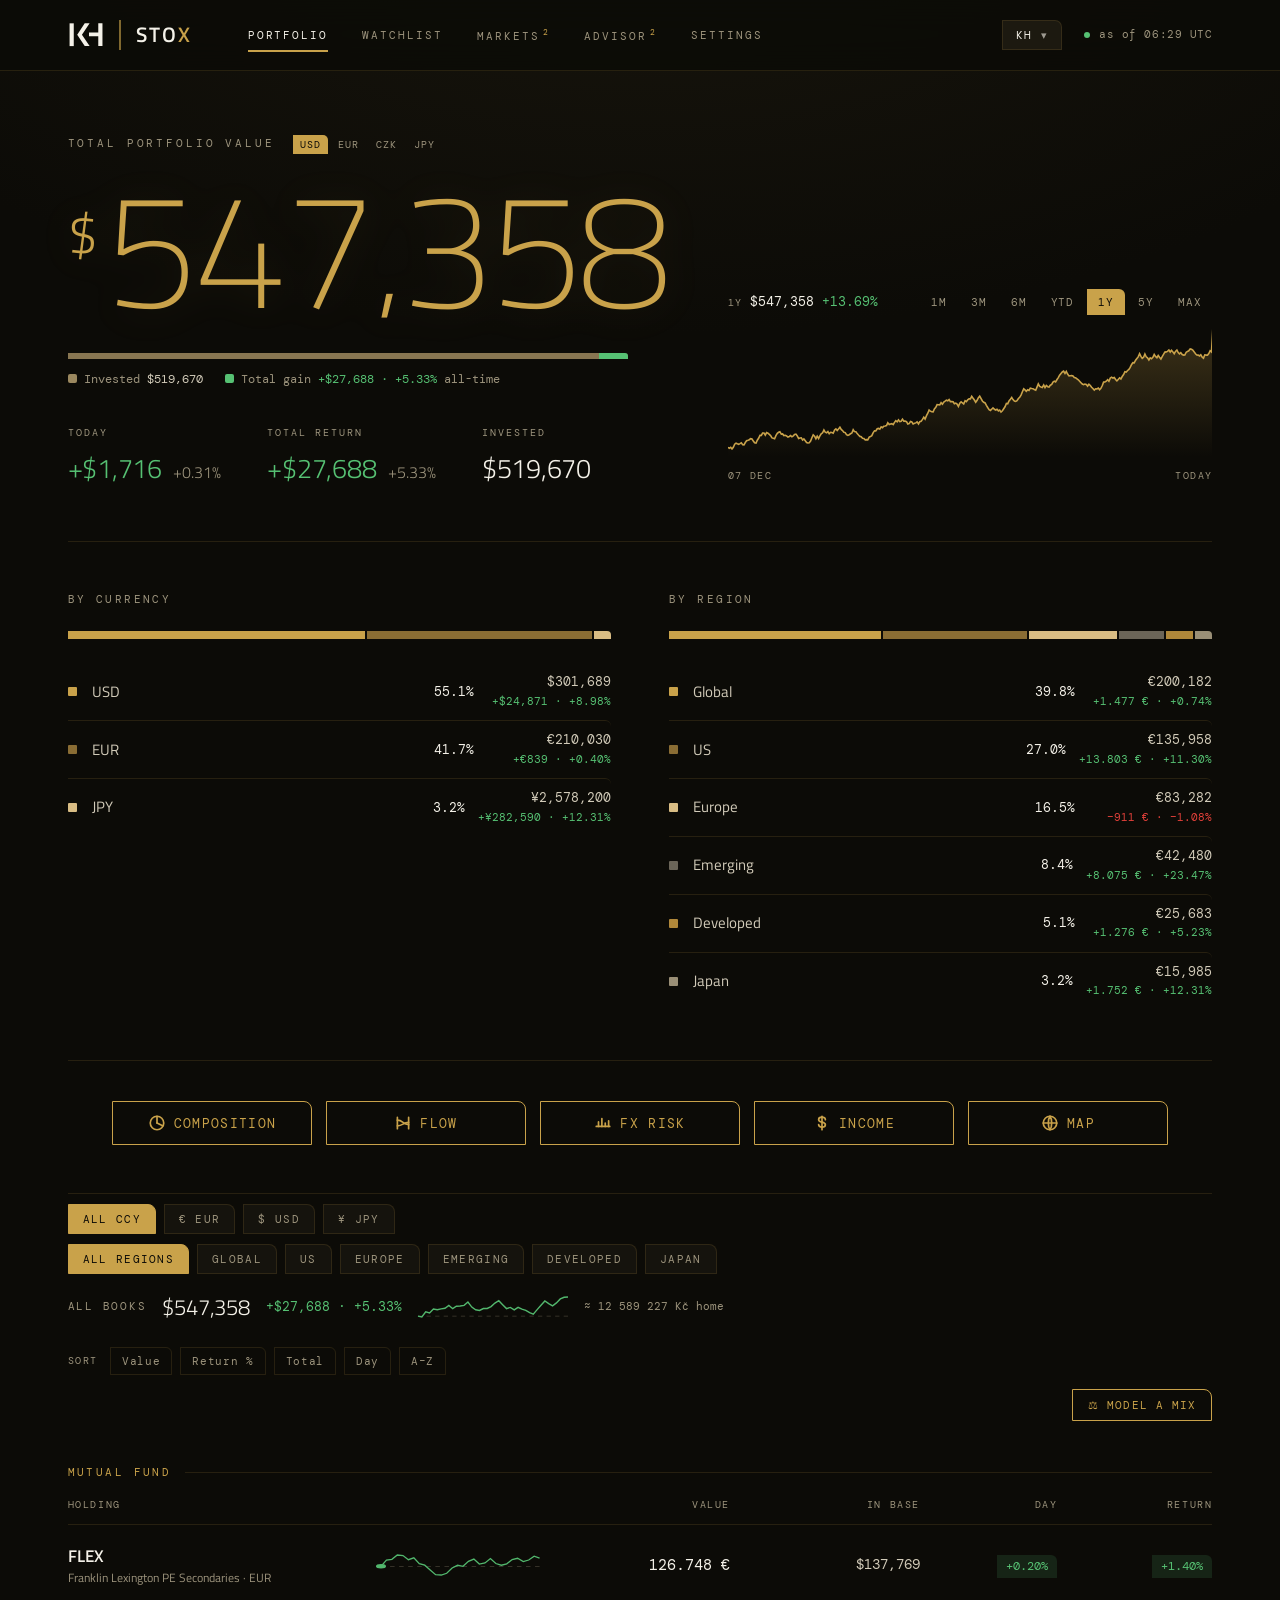
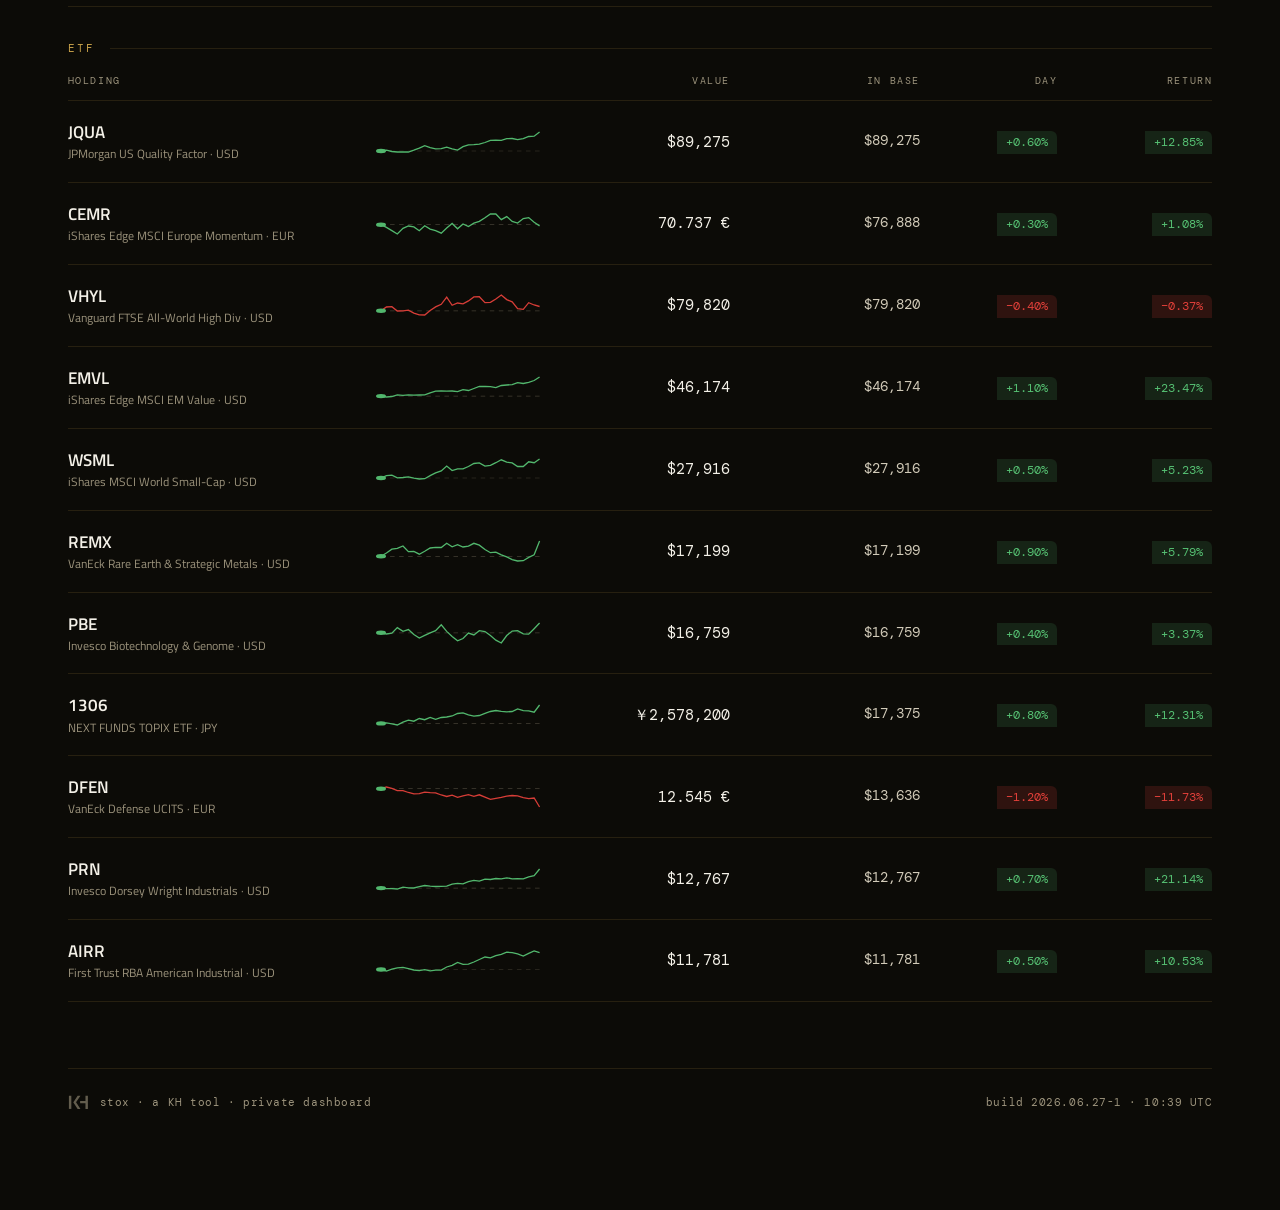
==== commit b726bb3e: "stox B2: wire /api/signals through fail-safe khLive overlay (4th live domain) + bump build stamp" ====
--- a/apps/stox/index.html
+++ b/apps/stox/index.html
@@ -475,7 +475,7 @@
 
     <div class="foot">
       <div class="khend"><svg class="khe" viewBox="1130 800 1260 900" xmlns="http://www.w3.org/2000/svg"><g transform="matrix(4.16667,0,0,4.16667,261.577,49.4367)"><g transform="matrix(1,0,0,1,256.329,274.17)"><path d="M0,-83.008L0,106.219L-34.816,106.219L-34.816,-83.008L0,-83.008Z"></path></g><g transform="matrix(1,0,0,1,383.046,304.447)"><path d="M0,-37.343L76.952,-37.343L76.952,-113.285L111.774,-113.285L111.774,75.942L76.952,75.942L76.952,-5.302L0,-5.302"></path></g><g transform="matrix(1,0,0,1,387.995,380.389)"><path d="M0,-189.227L-40.622,-189.227L-94.752,-107.226L-103.298,-94.614L-94.752,-82.001L-40.622,0L0,0L-63.721,-94.614L0,-189.227Z"></path></g></g></svg><span>stox · a KH tool · private dashboard</span></div>
-      <span class="buildtag">build 2026.06.22-1 · 11:50 UTC</span>
+      <span class="buildtag">build 2026.06.27-1 · 10:39 UTC</span>
     </div>
   </div>
 </main>
@@ -494,7 +494,7 @@
       <div class="addhint" id="addHint"></div>
     </div>
     <div id="watchTbl"></div>
-    <div class="foot"><div class="khend"><svg class="khe" viewBox="1130 800 1260 900" xmlns="http://www.w3.org/2000/svg"><g transform="matrix(4.16667,0,0,4.16667,261.577,49.4367)"><g transform="matrix(1,0,0,1,256.329,274.17)"><path d="M0,-83.008L0,106.219L-34.816,106.219L-34.816,-83.008L0,-83.008Z"></path></g><g transform="matrix(1,0,0,1,383.046,304.447)"><path d="M0,-37.343L76.952,-37.343L76.952,-113.285L111.774,-113.285L111.774,75.942L76.952,75.942L76.952,-5.302L0,-5.302"></path></g><g transform="matrix(1,0,0,1,387.995,380.389)"><path d="M0,-189.227L-40.622,-189.227L-94.752,-107.226L-103.298,-94.614L-94.752,-82.001L-40.622,0L0,0L-63.721,-94.614L0,-189.227Z"></path></g></g></svg><span>sandbox · hypothetical · not advice</span></div><span class="buildtag">build 2026.06.22-1 · 11:50 UTC</span></div>
+    <div class="foot"><div class="khend"><svg class="khe" viewBox="1130 800 1260 900" xmlns="http://www.w3.org/2000/svg"><g transform="matrix(4.16667,0,0,4.16667,261.577,49.4367)"><g transform="matrix(1,0,0,1,256.329,274.17)"><path d="M0,-83.008L0,106.219L-34.816,106.219L-34.816,-83.008L0,-83.008Z"></path></g><g transform="matrix(1,0,0,1,383.046,304.447)"><path d="M0,-37.343L76.952,-37.343L76.952,-113.285L111.774,-113.285L111.774,75.942L76.952,75.942L76.952,-5.302L0,-5.302"></path></g><g transform="matrix(1,0,0,1,387.995,380.389)"><path d="M0,-189.227L-40.622,-189.227L-94.752,-107.226L-103.298,-94.614L-94.752,-82.001L-40.622,0L0,0L-63.721,-94.614L0,-189.227Z"></path></g></g></svg><span>sandbox · hypothetical · not advice</span></div><span class="buildtag">build 2026.06.27-1 · 10:39 UTC</span></div>
   </div>
 </main>
 
@@ -1018,8 +1018,20 @@
 }
 const ccys=[...new Set(rows.map(r=>r.ccy))];
 const fEl=document.getElementById('filters'), fRl=document.getElementById('filtersReg');
-const FCCYS=[...new Set(rows.map(r=>r.ccy))], FREGS=[...new Set(rows.map(r=>r.reg))];
+let FCCYS=[...new Set(rows.map(r=>r.ccy))], FREGS=[...new Set(rows.map(r=>r.reg))];
 let FC='ALL', FR='ALL';
+/* Rebuild the currency/region filter universes from the CURRENT rows so a live holdings
+   payload that introduces a new currency/region grows a filter chip (and one that drops a
+   currency/region loses its chip). Stable: keep existing chip order, drop the gone, append
+   the new — so the common no-op payload reorders nothing. If the active filter's value is no
+   longer present, fall back to ALL, else every row would be hidden behind a dead chip. */
+function rebuildFilterUniverses(){
+  const ccNow=[...new Set(rows.map(r=>r.ccy))], rgNow=[...new Set(rows.map(r=>r.reg))];
+  FCCYS=FCCYS.filter(c=>ccNow.includes(c)).concat(ccNow.filter(c=>!FCCYS.includes(c)));
+  FREGS=FREGS.filter(r=>rgNow.includes(r)).concat(rgNow.filter(r=>!FREGS.includes(r)));
+  if(FC!=='ALL' && !FCCYS.includes(FC)) FC='ALL';
+  if(FR!=='ALL' && !FREGS.includes(FR)) FR='ALL';
+}
 function bspark(start,end,key){
   const n=40, series=priceFrom(key,start,end,n);
   const W=70,H=26,PAD=3,MN=Math.min(...series.map(p=>p.v)),MX=Math.max(...series.map(p=>p.v)),rg=(MX-MN)||1;
@@ -1030,7 +1042,7 @@
 }
 function activeSub(){ return rows.filter(r=>(FC==='ALL'||r.ccy===FC)&&(FR==='ALL'||r.reg===FR)); }
 function buildChips(){
-  fEl.innerHTML='<button class="fchip'+(FC==='ALL'?' on':'')+'" data-c="ALL">All ccy</button>'+FCCYS.map(c=>{const n=rows.filter(r=>r.ccy===c&&(FR==='ALL'||r.reg===FR)).length;return '<button class="fchip'+(FC===c?' on':'')+'" data-c="'+c+'"'+(n?'':' disabled')+'>'+SYM[c]+' '+c+'</button>';}).join('');
+  fEl.innerHTML='<button class="fchip'+(FC==='ALL'?' on':'')+'" data-c="ALL">All ccy</button>'+FCCYS.map(c=>{const n=rows.filter(r=>r.ccy===c&&(FR==='ALL'||r.reg===FR)).length;return '<button class="fchip'+(FC===c?' on':'')+'" data-c="'+c+'"'+(n?'':' disabled')+'>'+(SYM[c]?SYM[c]+' ':'')+c+'</button>';}).join('');
   fRl.innerHTML='<button class="fchip'+(FR==='ALL'?' on':'')+'" data-r="ALL">All regions</button>'+FREGS.map(rg=>{const n=rows.filter(r=>r.reg===rg&&(FC==='ALL'||r.ccy===FC)).length;return '<button class="fchip'+(FR===rg?' on':'')+'" data-r="'+rg+'"'+(n?'':' disabled')+'>'+rg+'</button>';}).join('');
   fEl.querySelectorAll('.fchip').forEach(b=>b.addEventListener('click',()=>{if(b.disabled)return;FC=b.dataset.c;apply();}));
   fRl.querySelectorAll('.fchip').forEach(b=>b.addEventListener('click',()=>{if(b.disabled)return;FR=b.dataset.r;apply();}));
@@ -1298,8 +1310,12 @@
   '<span class="chip '+(n[3]==='up'?'up':'down')+'" style="margin-left:8px">'+n[2]+'</span></div></div>').join('');
 
 const SIG=[['US large-cap tech',78],['Semiconductors',41],['EU industrials',63],['EV / Tesla',28]];
-document.getElementById('signal').innerHTML=SIG.map((s,i)=>
-  '<div><div class="sgrow"><span class="sgname"><b>'+s[0]+'</b></span><span class="num">'+s[1]+' / 100</span></div><div class="meter"><i style="width:'+s[1]+'%;background:'+BRASS[i%BRASS.length]+'"></i></div></div>').join('');
+/* idempotent re-render of just the signal meters — called inline now, re-called by the live overlay */
+function renderSignals(sig){
+  document.getElementById('signal').innerHTML=sig.map((s,i)=>
+    '<div><div class="sgrow"><span class="sgname"><b>'+s[0]+'</b></span><span class="num">'+s[1]+' / 100</span></div><div class="meter"><i style="width:'+s[1]+'%;background:'+BRASS[i%BRASS.length]+'"></i></div></div>').join('');
+}
+renderSignals(SIG);
 
 const RECS=[
   ['Add','EMVL','Emerging',82,'EM value momentum is building and a softer USD is a tailwind. Adds to a winning but under-weight book.',[['Bloomberg',30,'+'],['Reuters',22,'+'],['EM Weekly · newsletter',28,'+'],['Perplexity synth',20,'~']]],
@@ -1469,9 +1485,9 @@
 }
 /* Domains wired through the overlay. Each apply() must be safe to run AFTER the
    inline render (an idempotent re-render of that section only).
-   FX/holdings are intentionally NOT here yet — they feed the whole dashboard and
-   need a fuller refresh path (Phase B2). News is mock today; /api/news returns the
-   same shape, so this is visually identical and just proves the live path + fallback. */
+   News re-renders just its own list; FX and holdings feed the whole dashboard and run
+   the recompute path below (Phase B2). News is mock today; /api/news returns the same
+   shape, so this is visually identical and just proves the live path + fallback. */
 khLive('news', '/news', rows=>{
   if(!Array.isArray(rows) || !rows.length) return;
   document.getElementById('news').innerHTML = rows.map(n=>
@@ -1489,6 +1505,7 @@
    surfaces (chart, donuts) are guarded so they can never throw the page into an odd state. */
 function recomputeFX(){
   computeHoldings();
+  rebuildFilterUniverses();   // grow/shrink ccy+region chip universes for live holdings payloads
   renderHoldTable();
   applyBase(BASE);
   buildChips(); setBookSum();
@@ -1505,6 +1522,62 @@
   Object.assign(FX, next);
   recomputeFX();
 });
+
+/* Holdings (B2): the second live data domain, wired through the same fail-safe overlay +
+   recompute as FX. /api/holdings?pf=<name> serves the portfolio's positions (mock today,
+   a bank-export adapter later). We mutate the active portfolio array H in place then run
+   recomputeFX(), so live positions propagate to header totals, the holdings table, the
+   base-currency column and the books summary (and, guarded, the hero chart + donuts) —
+   everywhere the dashboard reasons in money. Fail-safe by construction: we re-render ONLY
+   on a well-formed, materially-different payload for THIS portfolio; an empty, malformed,
+   identical (mock-fallback), 404 or SPA-HTML response triggers no recompute and the inline
+   positions stay on screen (khLive already swallows fetch/JSON errors).
+   The currency/region filter universes (FCCYS/FREGS) are rebuilt from the live rows inside
+   recomputeFX() (rebuildFilterUniverses()), so a payload that introduces a NEW currency or
+   region grows its filter chip — and one that drops it loses the chip (active filter falls
+   back to ALL if its value is gone). Today's payload matches inline, so this is a no-op
+   live and a proven path for the bank-export adapter to light up. */
+khLive('holdings', '/holdings?pf='+encodeURIComponent(PFNAME), list=>{
+  if(!Array.isArray(list) || !list.length) return;                 // empty/malformed → keep inline
+  const next=[];
+  for(const h of list){                                            // map API objects → inline tuple shape
+    if(!h || typeof h.sym!=='string') return;                      // any bad row → reject whole payload
+    const val=+h.value, rp=+h.returnPct, dp=+h.dayPct;
+    if(!isFinite(val) || val<=0 || !isFinite(rp) || !isFinite(dp)) return;
+    next.push([h.sym, h.name||h.sym, h.type||'ETF', h.region||'', h.ccy||'EUR', val, rp, dp]);
+  }
+  const same = next.length===H.length && next.every((r,i)=>{       // materially different vs current?
+    const c=H[i];
+    return r[0]===c[0] && r[2]===c[2] && r[4]===c[4]
+        && Math.abs(r[5]-c[5])/(Math.abs(c[5])||1) < 1e-6
+        && Math.abs(r[6]-c[6]) < 1e-6 && Math.abs(r[7]-c[7]) < 1e-6;
+  });
+  if(same) return;                                                 // identical (e.g. mock) → no churn
+  H.length=0; for(const r of next) H.push(r);                      // mutate active portfolio in place
+  recomputeFX();                                                   // whole-app money refresh (proven path)
+});
+
+/* Signals (B2): the AI signal-strength meters, wired through the same fail-safe overlay as news.
+   /api/signals serves [{name,score}] — the signal engine fills this for real later; mock today,
+   matching inline, so this is visually identical and just proves the live path + fallback. Like
+   news it re-renders ONLY its own section (renderSignals), never the money path. Fail-safe by
+   construction: an empty, malformed (bad row, score out of 0..100), identical (mock-fallback) or
+   failed payload triggers no re-render and the inline meters stay on screen (khLive already
+   swallows fetch/JSON errors). */
+khLive('signals', '/signals', rows=>{
+  if(!Array.isArray(rows) || !rows.length) return;                 // empty/malformed → keep inline
+  const next=[];
+  for(const s of rows){
+    if(!s || typeof s.name!=='string') return;                     // any bad row → reject whole payload
+    const sc=+s.score;
+    if(!isFinite(sc) || sc<0 || sc>100) return;                    // out-of-range score → keep inline
+    next.push([s.name, Math.round(sc)]);
+  }
+  const same = next.length===SIG.length && next.every((r,i)=> r[0]===SIG[i][0] && r[1]===SIG[i][1]);
+  if(same) return;                                                 // identical (e.g. mock) → no churn
+  SIG.length=0; for(const r of next) SIG.push(r);                  // keep SIG canonical for re-renders
+  renderSignals(SIG);                                              // re-render just the meters
+});
 </script>
 </body>
 </html>
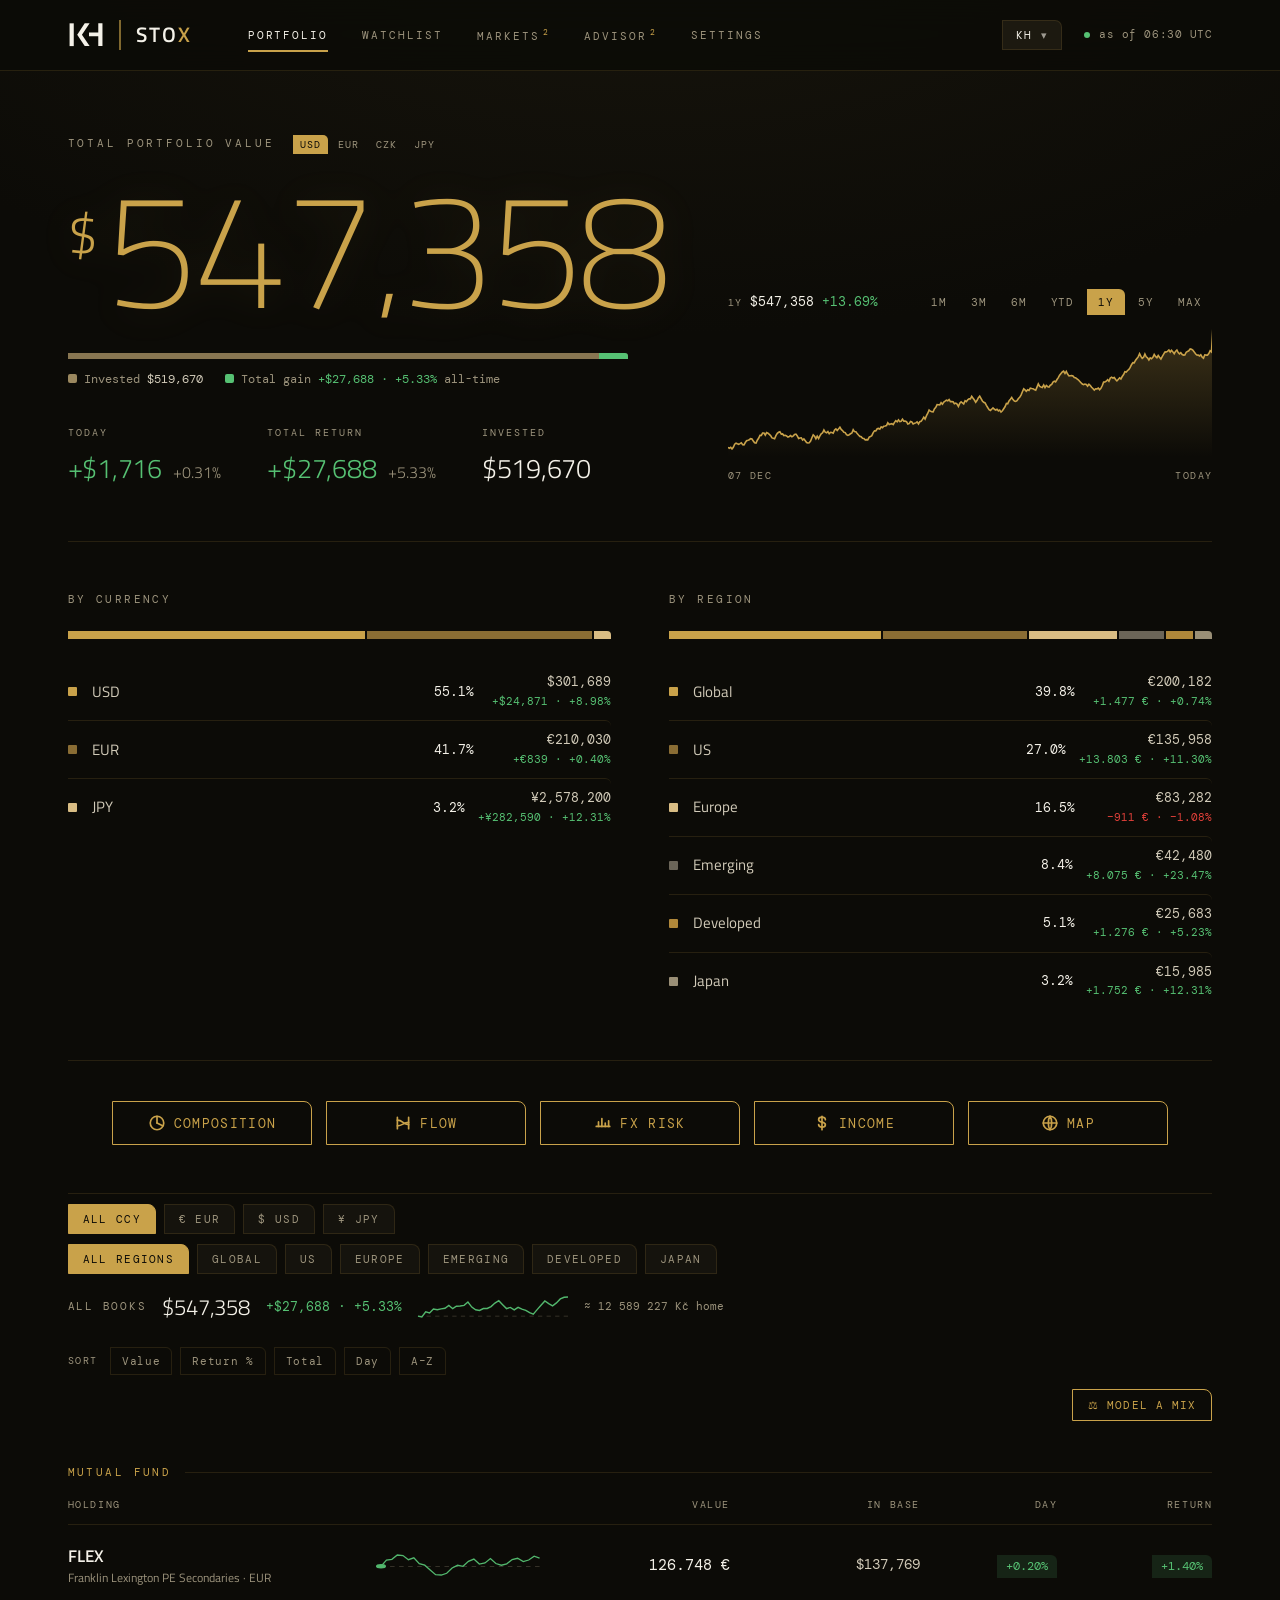
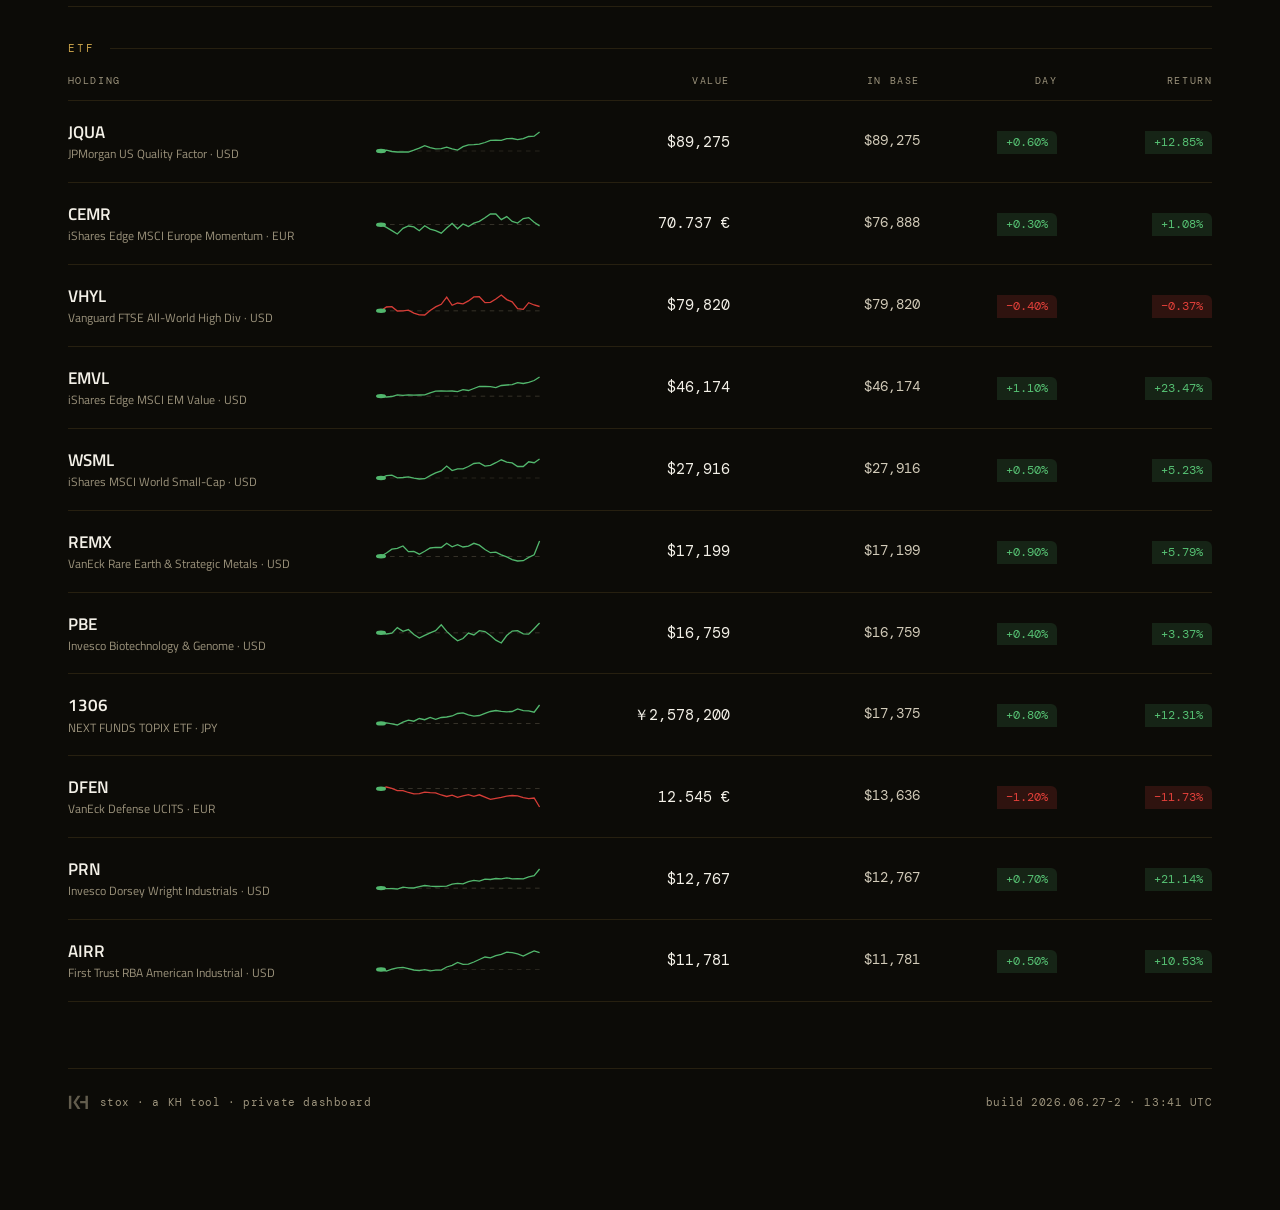
==== commit 4baf6b94: "stox B2: wire /api/advisor through fail-safe khLive overlay (5th live domain) — AI recommendation ca" ====
--- a/apps/stox/index.html
+++ b/apps/stox/index.html
@@ -475,7 +475,7 @@
 
     <div class="foot">
       <div class="khend"><svg class="khe" viewBox="1130 800 1260 900" xmlns="http://www.w3.org/2000/svg"><g transform="matrix(4.16667,0,0,4.16667,261.577,49.4367)"><g transform="matrix(1,0,0,1,256.329,274.17)"><path d="M0,-83.008L0,106.219L-34.816,106.219L-34.816,-83.008L0,-83.008Z"></path></g><g transform="matrix(1,0,0,1,383.046,304.447)"><path d="M0,-37.343L76.952,-37.343L76.952,-113.285L111.774,-113.285L111.774,75.942L76.952,75.942L76.952,-5.302L0,-5.302"></path></g><g transform="matrix(1,0,0,1,387.995,380.389)"><path d="M0,-189.227L-40.622,-189.227L-94.752,-107.226L-103.298,-94.614L-94.752,-82.001L-40.622,0L0,0L-63.721,-94.614L0,-189.227Z"></path></g></g></svg><span>stox · a KH tool · private dashboard</span></div>
-      <span class="buildtag">build 2026.06.27-1 · 10:39 UTC</span>
+      <span class="buildtag">build 2026.06.27-2 · 13:41 UTC</span>
     </div>
   </div>
 </main>
@@ -494,7 +494,7 @@
       <div class="addhint" id="addHint"></div>
     </div>
     <div id="watchTbl"></div>
-    <div class="foot"><div class="khend"><svg class="khe" viewBox="1130 800 1260 900" xmlns="http://www.w3.org/2000/svg"><g transform="matrix(4.16667,0,0,4.16667,261.577,49.4367)"><g transform="matrix(1,0,0,1,256.329,274.17)"><path d="M0,-83.008L0,106.219L-34.816,106.219L-34.816,-83.008L0,-83.008Z"></path></g><g transform="matrix(1,0,0,1,383.046,304.447)"><path d="M0,-37.343L76.952,-37.343L76.952,-113.285L111.774,-113.285L111.774,75.942L76.952,75.942L76.952,-5.302L0,-5.302"></path></g><g transform="matrix(1,0,0,1,387.995,380.389)"><path d="M0,-189.227L-40.622,-189.227L-94.752,-107.226L-103.298,-94.614L-94.752,-82.001L-40.622,0L0,0L-63.721,-94.614L0,-189.227Z"></path></g></g></svg><span>sandbox · hypothetical · not advice</span></div><span class="buildtag">build 2026.06.27-1 · 10:39 UTC</span></div>
+    <div class="foot"><div class="khend"><svg class="khe" viewBox="1130 800 1260 900" xmlns="http://www.w3.org/2000/svg"><g transform="matrix(4.16667,0,0,4.16667,261.577,49.4367)"><g transform="matrix(1,0,0,1,256.329,274.17)"><path d="M0,-83.008L0,106.219L-34.816,106.219L-34.816,-83.008L0,-83.008Z"></path></g><g transform="matrix(1,0,0,1,383.046,304.447)"><path d="M0,-37.343L76.952,-37.343L76.952,-113.285L111.774,-113.285L111.774,75.942L76.952,75.942L76.952,-5.302L0,-5.302"></path></g><g transform="matrix(1,0,0,1,387.995,380.389)"><path d="M0,-189.227L-40.622,-189.227L-94.752,-107.226L-103.298,-94.614L-94.752,-82.001L-40.622,0L0,0L-63.721,-94.614L0,-189.227Z"></path></g></g></svg><span>sandbox · hypothetical · not advice</span></div><span class="buildtag">build 2026.06.27-2 · 13:41 UTC</span></div>
   </div>
 </main>
 
@@ -1578,6 +1578,53 @@
   SIG.length=0; for(const r of next) SIG.push(r);                  // keep SIG canonical for re-renders
   renderSignals(SIG);                                              // re-render just the meters
 });
+
+/* Advisor (B2): the AI recommendation cards (Add/Buy/Hold/Trim/Watch/Avoid + the per-source
+   conviction breakdown), wired through the same fail-safe overlay as news/signals. /api/advisor
+   serves [{act,sym,sector,conviction,rationale,sources:[[name,weight,sign]]}] — the AI engine
+   fills this for real later; mock today matches inline, so this is visually identical and just
+   proves the live path + fallback. Like signals it re-renders ONLY its own section (the rec list
+   and its sector filter), never the money path — recommendations carry no currency. The sector
+   filter universe is rebuilt from the live rows, so a payload introducing a NEW sector grows its
+   filter chip; the active sector is preserved if still present, else falls back to 'All' (a dropped
+   sector can't strand the list behind a dead chip). Buy-list picks survive a live re-render.
+   Fail-safe by construction: an empty, malformed (bad row, unknown act, conviction out of 0..100,
+   missing fields, bad sources), identical (mock-fallback), 404 or SPA-HTML payload triggers no
+   re-render and the inline cards stay on screen (khLive already swallows fetch/JSON errors). */
+khLive('advisor', '/advisor', rows=>{
+  if(!Array.isArray(rows) || !rows.length) return;                 // empty/malformed → keep inline
+  const ACTS=new Set(['Add','Buy','Hold','Trim','Sell','Watch','Avoid']);
+  const next=[];
+  for(const a of rows){                                            // map API objects → inline tuple shape
+    if(!a || typeof a.sym!=='string' || typeof a.act!=='string' || !ACTS.has(a.act)) return;
+    if(typeof a.sector!=='string' || !a.sector) return;            // every card needs a sector (filter universe)
+    const conf=+a.conviction;
+    if(!isFinite(conf) || conf<0 || conf>100) return;              // out-of-range conviction → keep inline
+    if(typeof a.rationale!=='string') return;
+    if(!Array.isArray(a.sources)) return;
+    const src=[];
+    for(const s of a.sources){                                     // each source = [name, weight, sign]
+      if(!Array.isArray(s) || typeof s[0]!=='string') return;
+      const w=+s[1]; if(!isFinite(w) || w<0) return;
+      src.push([s[0], w, (s[2]==='+'||s[2]==='-')?s[2]:'~']);      // unknown sign → neutral
+    }
+    next.push([a.act, a.sym, a.sector, Math.round(conf), a.rationale, src]);
+  }
+  const sameRow=(r,c)=> r[0]===c[0] && r[1]===c[1] && r[2]===c[2] && r[3]===c[3] && r[4]===c[4]
+      && r[5].length===c[5].length
+      && r[5].every((s,j)=> s[0]===c[5][j][0] && s[1]===c[5][j][1] && s[2]===c[5][j][2]);
+  const same = next.length===RECS.length && next.every((r,i)=> sameRow(r, RECS[i]));
+  if(same) return;                                                 // identical (e.g. mock) → no churn
+  RECS.length=0; for(const r of next) RECS.push(r);                // keep RECS canonical for re-renders
+  const secs=['All'].concat([...new Set(RECS.map(r=>r[2]))]);      // rebuild filter universe from live rows
+  const sel=secs.includes(curSec)?curSec:'All';                   // preserve active sector if still present
+  const f=document.getElementById('recFilter');
+  if(f){
+    f.innerHTML=secs.map(s=>'<button class="tfbtn'+(s===sel?' on':'')+'" data-s="'+s+'">'+s+'</button>').join('');
+    f.querySelectorAll('.tfbtn').forEach(b=>b.addEventListener('click',()=>{f.querySelectorAll('.tfbtn').forEach(x=>x.classList.remove('on'));b.classList.add('on');renderRecs(b.dataset.s);}));
+  }
+  renderRecs(sel);                                                 // re-render the cards (buy-list picks retained)
+});
 </script>
 </body>
 </html>
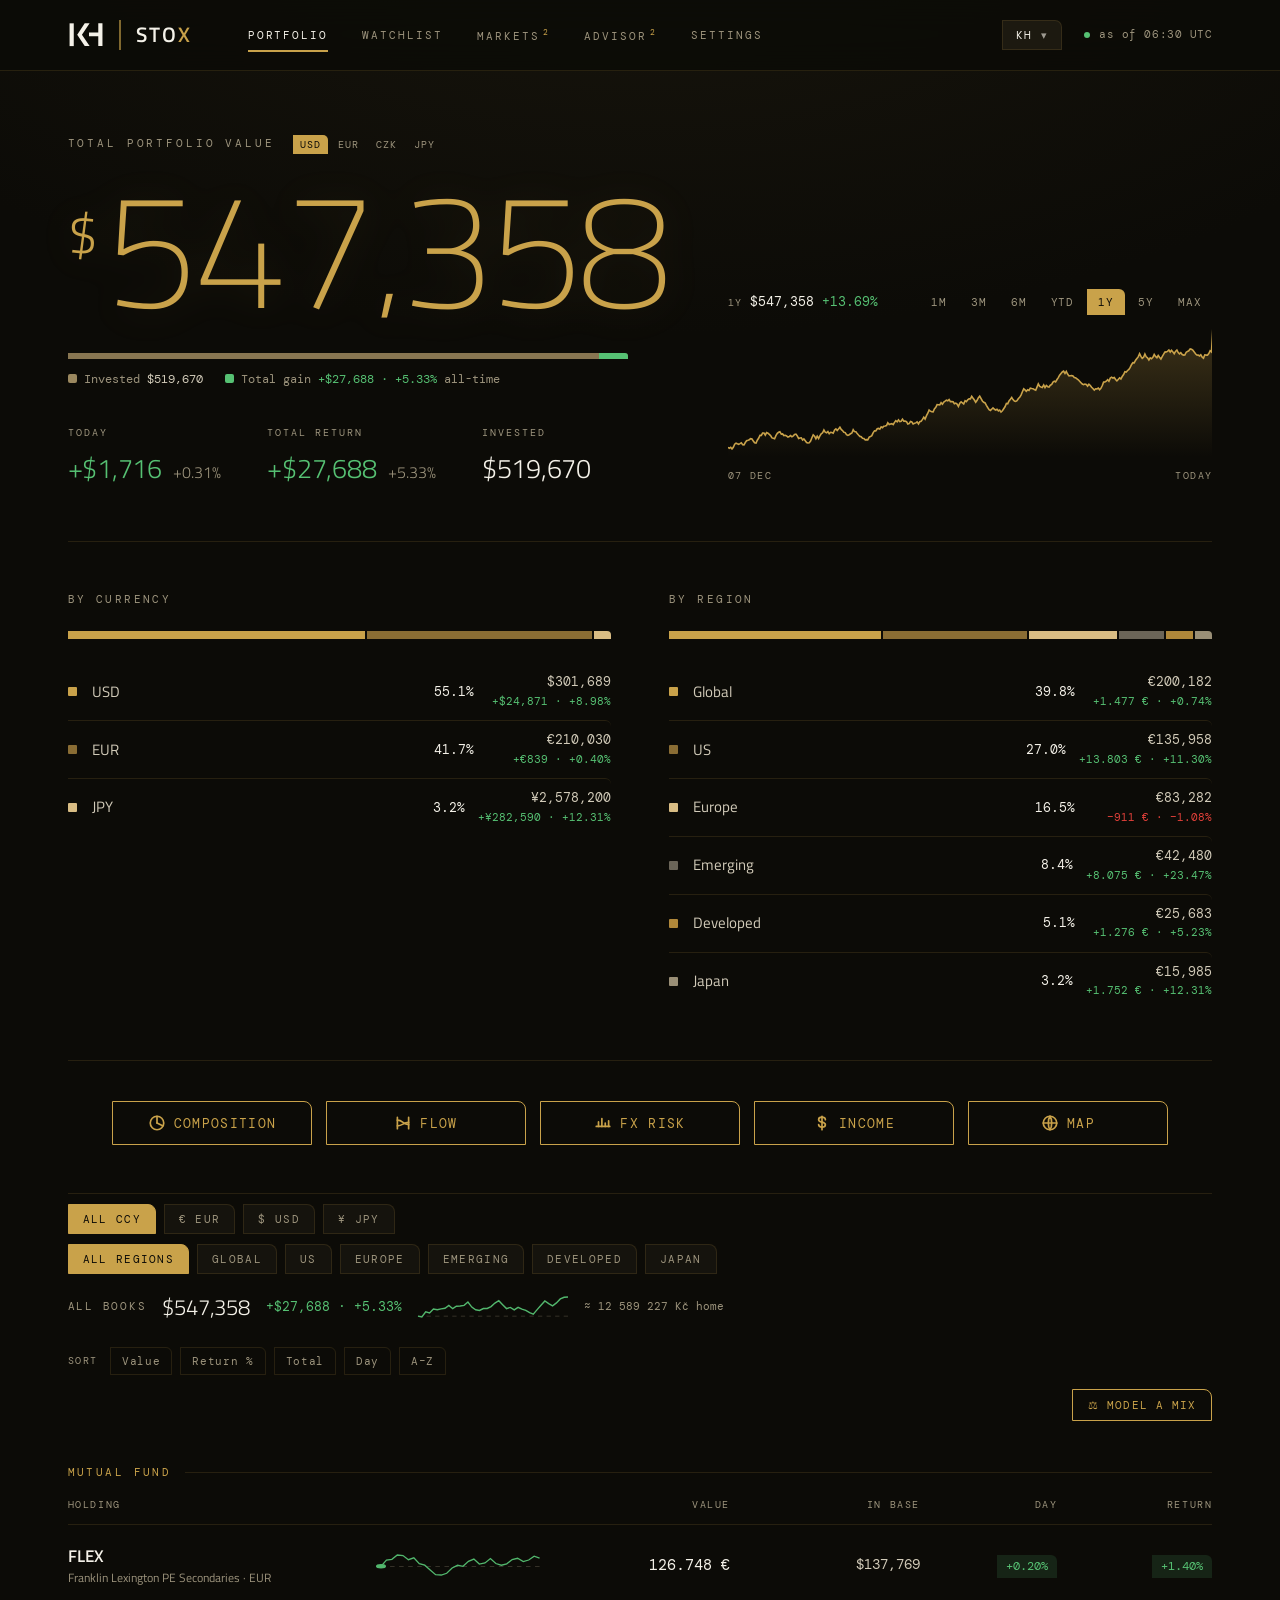
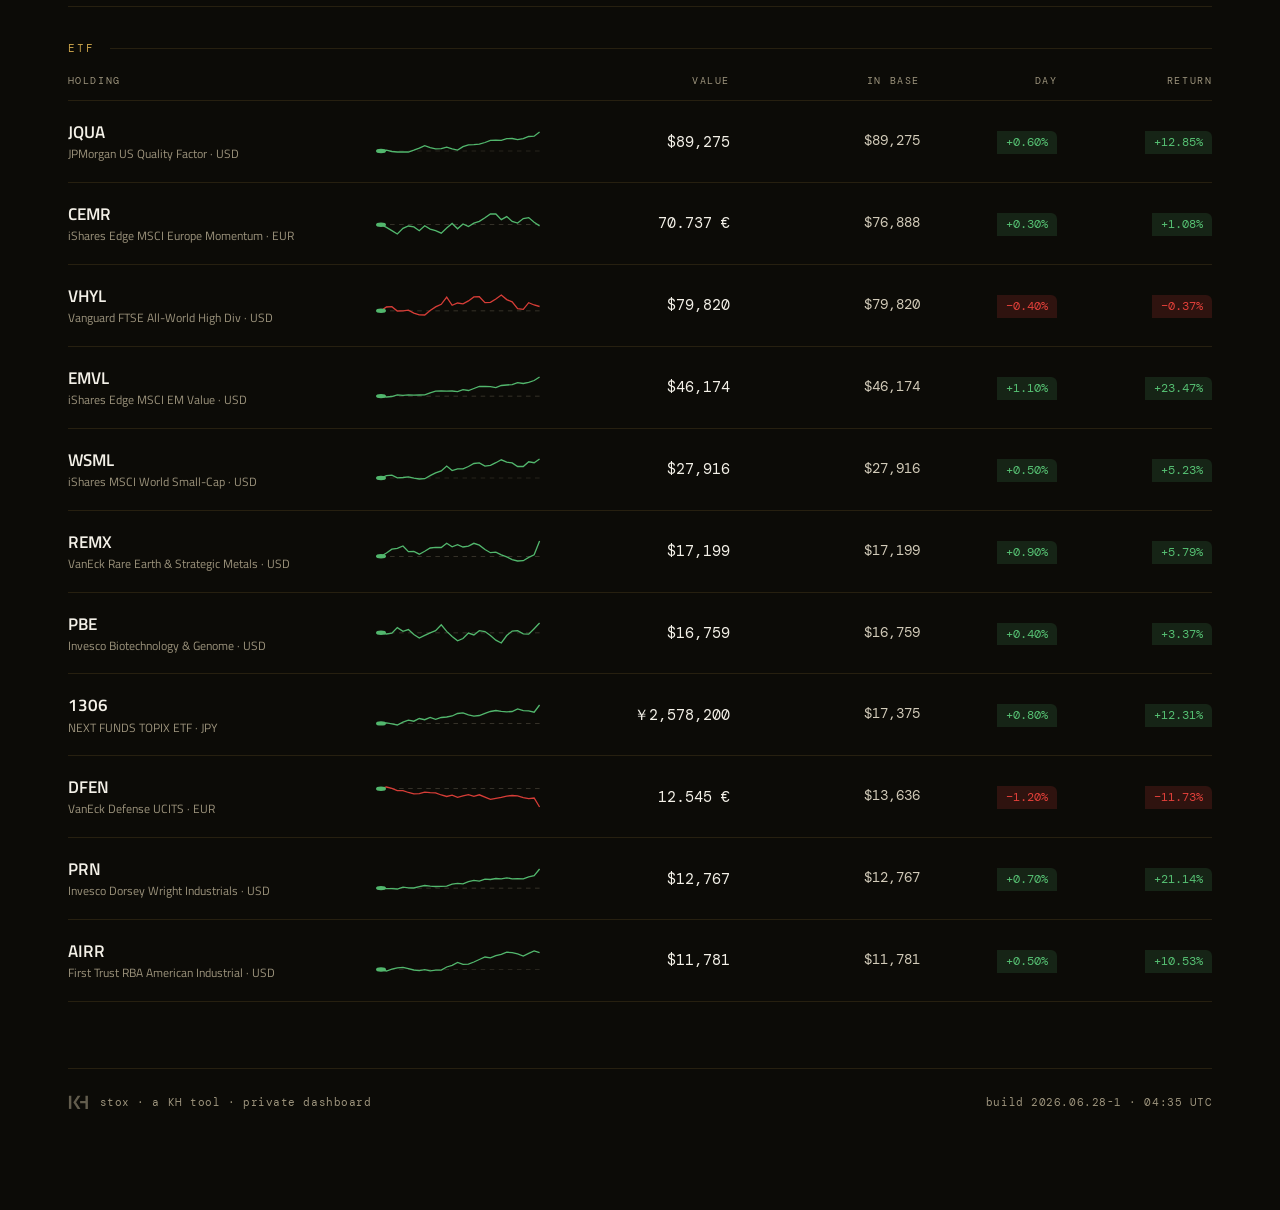
==== commit 39261f5e: "stox B2: wire /api/watchlist through fail-safe khLive() overlay (7th live domain) — sandbox watchlis" ====
--- a/apps/stox/index.html
+++ b/apps/stox/index.html
@@ -475,7 +475,7 @@
 
     <div class="foot">
       <div class="khend"><svg class="khe" viewBox="1130 800 1260 900" xmlns="http://www.w3.org/2000/svg"><g transform="matrix(4.16667,0,0,4.16667,261.577,49.4367)"><g transform="matrix(1,0,0,1,256.329,274.17)"><path d="M0,-83.008L0,106.219L-34.816,106.219L-34.816,-83.008L0,-83.008Z"></path></g><g transform="matrix(1,0,0,1,383.046,304.447)"><path d="M0,-37.343L76.952,-37.343L76.952,-113.285L111.774,-113.285L111.774,75.942L76.952,75.942L76.952,-5.302L0,-5.302"></path></g><g transform="matrix(1,0,0,1,387.995,380.389)"><path d="M0,-189.227L-40.622,-189.227L-94.752,-107.226L-103.298,-94.614L-94.752,-82.001L-40.622,0L0,0L-63.721,-94.614L0,-189.227Z"></path></g></g></svg><span>stox · a KH tool · private dashboard</span></div>
-      <span class="buildtag">build 2026.06.27-2 · 13:41 UTC</span>
+      <span class="buildtag">build 2026.06.28-1 · 04:35 UTC</span>
     </div>
   </div>
 </main>
@@ -494,7 +494,7 @@
       <div class="addhint" id="addHint"></div>
     </div>
     <div id="watchTbl"></div>
-    <div class="foot"><div class="khend"><svg class="khe" viewBox="1130 800 1260 900" xmlns="http://www.w3.org/2000/svg"><g transform="matrix(4.16667,0,0,4.16667,261.577,49.4367)"><g transform="matrix(1,0,0,1,256.329,274.17)"><path d="M0,-83.008L0,106.219L-34.816,106.219L-34.816,-83.008L0,-83.008Z"></path></g><g transform="matrix(1,0,0,1,383.046,304.447)"><path d="M0,-37.343L76.952,-37.343L76.952,-113.285L111.774,-113.285L111.774,75.942L76.952,75.942L76.952,-5.302L0,-5.302"></path></g><g transform="matrix(1,0,0,1,387.995,380.389)"><path d="M0,-189.227L-40.622,-189.227L-94.752,-107.226L-103.298,-94.614L-94.752,-82.001L-40.622,0L0,0L-63.721,-94.614L0,-189.227Z"></path></g></g></svg><span>sandbox · hypothetical · not advice</span></div><span class="buildtag">build 2026.06.27-2 · 13:41 UTC</span></div>
+    <div class="foot"><div class="khend"><svg class="khe" viewBox="1130 800 1260 900" xmlns="http://www.w3.org/2000/svg"><g transform="matrix(4.16667,0,0,4.16667,261.577,49.4367)"><g transform="matrix(1,0,0,1,256.329,274.17)"><path d="M0,-83.008L0,106.219L-34.816,106.219L-34.816,-83.008L0,-83.008Z"></path></g><g transform="matrix(1,0,0,1,383.046,304.447)"><path d="M0,-37.343L76.952,-37.343L76.952,-113.285L111.774,-113.285L111.774,75.942L76.952,75.942L76.952,-5.302L0,-5.302"></path></g><g transform="matrix(1,0,0,1,387.995,380.389)"><path d="M0,-189.227L-40.622,-189.227L-94.752,-107.226L-103.298,-94.614L-94.752,-82.001L-40.622,0L0,0L-63.721,-94.614L0,-189.227Z"></path></g></g></svg><span>sandbox · hypothetical · not advice</span></div><span class="buildtag">build 2026.06.28-1 · 04:35 UTC</span></div>
   </div>
 </main>
 
@@ -1625,6 +1625,78 @@
   }
   renderRecs(sel);                                                 // re-render the cards (buy-list picks retained)
 });
+
+/* Yields (B2): the per-holding dividend yields behind the Income modal, wired through the same
+   fail-safe overlay as news/signals. /api/yields serves a { sym: yield% } map — the dividend
+   feed (bank export) fills this for real later; mock today matches inline, so this is visually
+   identical and just proves the live path + fallback. Like signals it touches ONLY its own
+   surface (the Income modal), never the money path — yields carry no currency. We replace the
+   YIELD map in place so the NEXT time the Income modal opens it reads live yields; if the modal
+   is already open we re-render it. Fail-safe by construction: an empty, malformed (non-object,
+   bad/negative/out-of-range yield), identical (mock-fallback), 404 or SPA-HTML payload triggers
+   no change and the inline yields stay (khLive already swallows fetch/JSON errors). */
+khLive('yields', '/yields', map=>{
+  if(!map || typeof map!=='object' || Array.isArray(map)) return;  // need a { sym: yield% } object
+  const keys=Object.keys(map);
+  if(!keys.length) return;                                         // empty/malformed → keep inline
+  const next={};
+  for(const k of keys){
+    const y=+map[k];
+    if(!isFinite(y) || y<0 || y>100) return;                       // bad yield → reject whole payload
+    next[k]=y;
+  }
+  const ck=Object.keys(YIELD);                                     // materially different vs current?
+  const same = ck.length===keys.length && keys.every(k=> k in YIELD && Math.abs(YIELD[k]-next[k])<1e-9);
+  if(same) return;                                                 // identical (e.g. mock) → no churn
+  for(const k of ck) delete YIELD[k];                              // replace the map in place
+  Object.assign(YIELD, next);
+  const modal=document.getElementById('modal'), sheet=document.getElementById('msheet');
+  if(modal && modal.classList.contains('open') && sheet && sheet.querySelector('.incwrap')){
+    try{ openIncome(); }catch(e){}                                 // Income modal open → re-render it live
+  }
+});
+
+/* Watchlist (B2): the sandbox watchlist — flagged-but-unbought ideas and what they would
+   have done — wired through the same fail-safe overlay as holdings. /api/watchlist serves
+   [{sym,name,region,ccy,weeksAgo,entry,last,notional,dayPct}] — a real watchlist store
+   (D1/KV; the POST already stubs persistence) fills this later; mock today matches inline,
+   so this is visually identical and just proves the live path + fallback. We rebuild the
+   wrows model in place from a well-formed, materially-different payload then renderWatch();
+   ticks (selW) are preserved for surviving symbols and new ideas default to selected, so a
+   live refresh never strands the user's selection. This touches ONLY the watchlist view — it
+   reads FX for the would-be P/L but never writes the money path. Fail-safe by construction:
+   an empty, malformed (bad row, non-finite/non-positive price, unknown currency), identical
+   (mock-fallback), 404 or SPA-HTML payload triggers no rebuild and the inline ideas stay on
+   screen (khLive already swallows fetch/JSON errors). */
+khLive('watchlist', '/watchlist', list=>{
+  if(!Array.isArray(list) || !list.length) return;                 // empty/malformed → keep inline
+  const next=[];
+  for(const w of list){                                            // map API objects → inline tuple shape
+    if(!w || typeof w.sym!=='string') return;                      // any bad row → reject whole payload
+    const entry=+w.entry, last=+w.last, dp=+w.dayPct, wk=+w.weeksAgo;
+    const ccy=typeof w.ccy==='string'?w.ccy:'';
+    if(!isFinite(entry) || entry<=0 || !isFinite(last) || last<=0) return;  // bad price → keep inline
+    if(!isFinite(dp) || !isFinite(wk) || wk<0) return;             // bad day%/age → keep inline
+    if(!FX[ccy]) return;                                           // unknown currency → keep inline
+    next.push([w.sym, w.name||w.sym, w.region||'—', ccy, wk, entry, last, dp]);
+  }
+  const same = next.length===wrows.length && next.every((r,i)=>{   // materially different vs current?
+    const c=wrows[i];
+    return r[0]===c.sym && r[3]===c.ccy
+        && Math.abs(r[5]-c.entry) < 1e-9 && Math.abs(r[6]-c.last) < 1e-9;
+  });
+  if(same) return;                                                 // identical (e.g. mock) → no churn
+  const had=new Set(wrows.map(w=>w.sym));                          // which syms were on screen
+  const keep=new Set([...selW].filter(s=>next.some(r=>r[0]===s))); // preserve ticks for surviving syms
+  wrows.length=0;                                                  // mutate the watchlist model in place
+  for(const [sym,nm,reg,ccy,wk,entry,last,dp] of next){
+    const pc=(last-entry)/entry*100, pl=STAKE*pc/100;             // same would-be P/L formula as the inline map
+    wrows.push({sym,nm,reg,ccy,wk,entry,last,notional:STAKE,dp,pl,pc,since:dAgo(wk)});
+    if(!had.has(sym)) keep.add(sym);                               // a brand-new idea defaults to selected
+  }
+  selW.clear(); for(const s of keep) selW.add(s);
+  renderWatch();                                                   // re-render the watchlist + totals
+});
 </script>
 </body>
 </html>
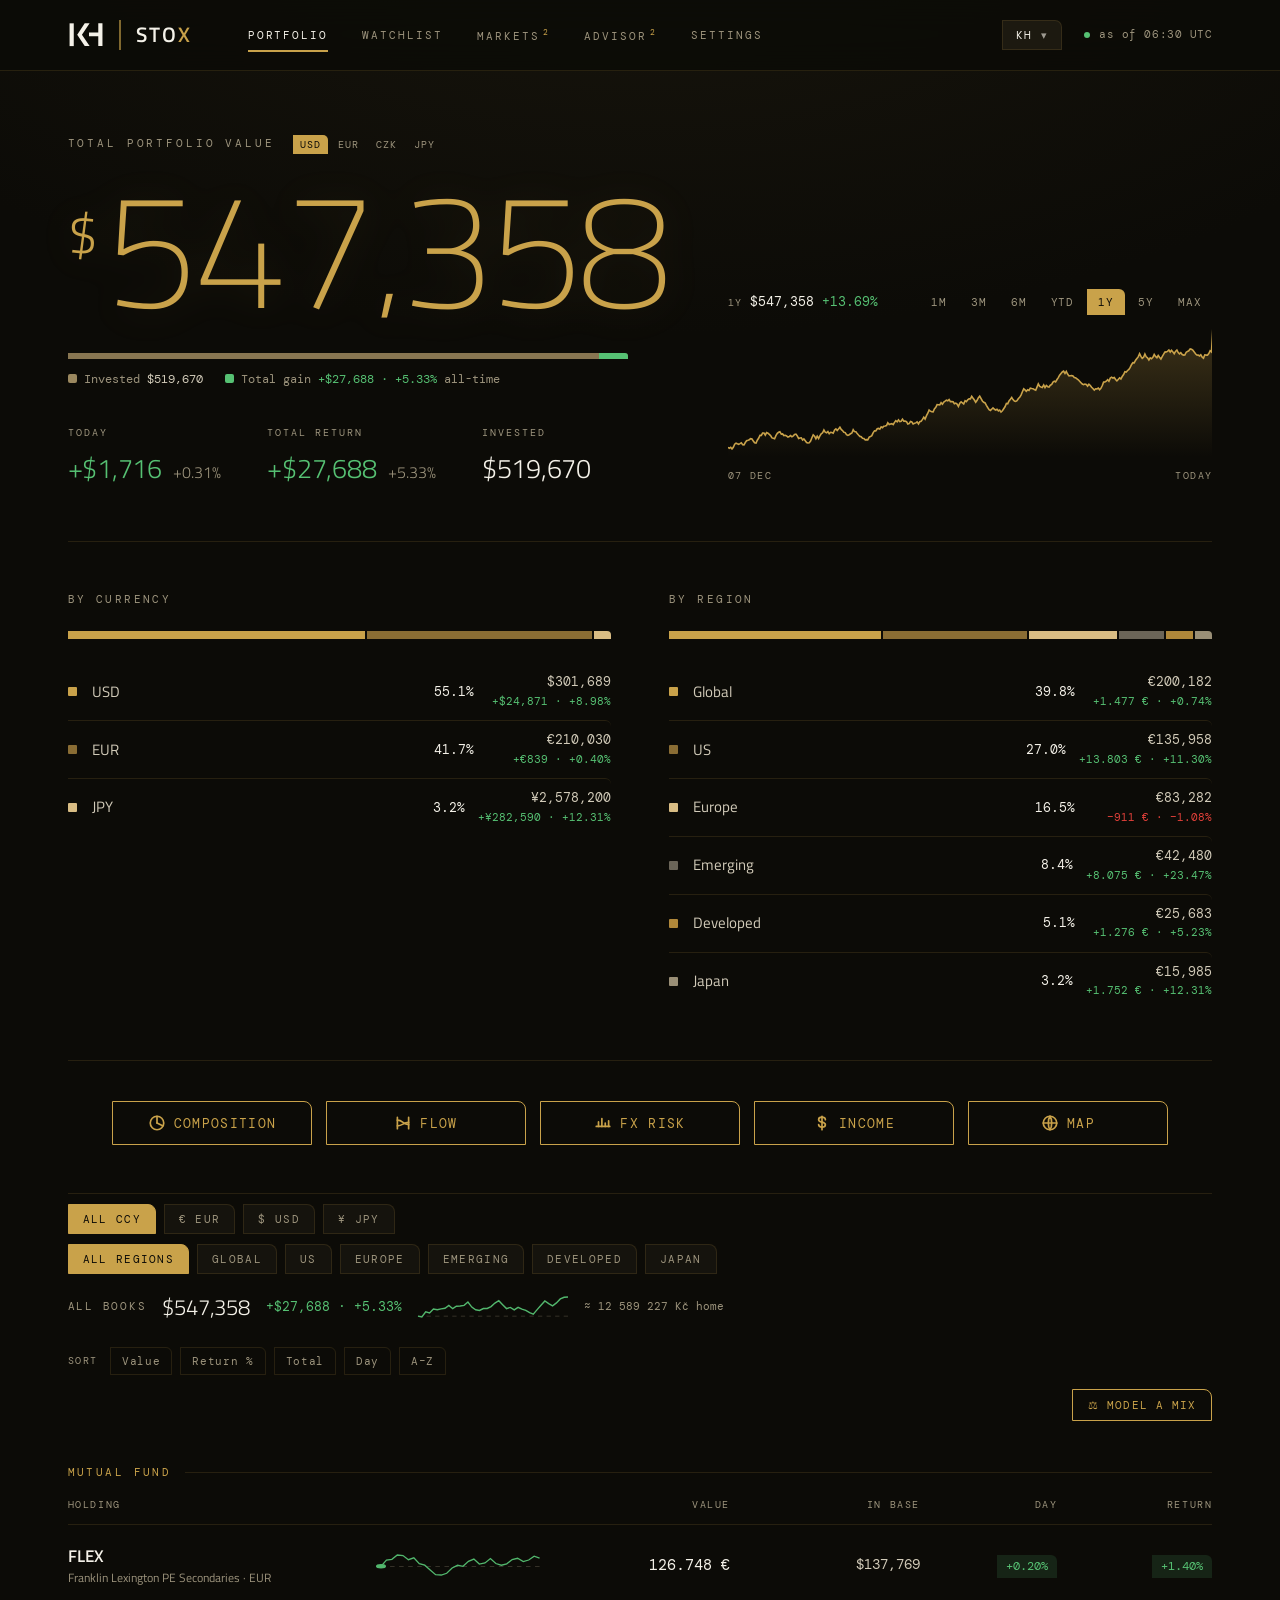
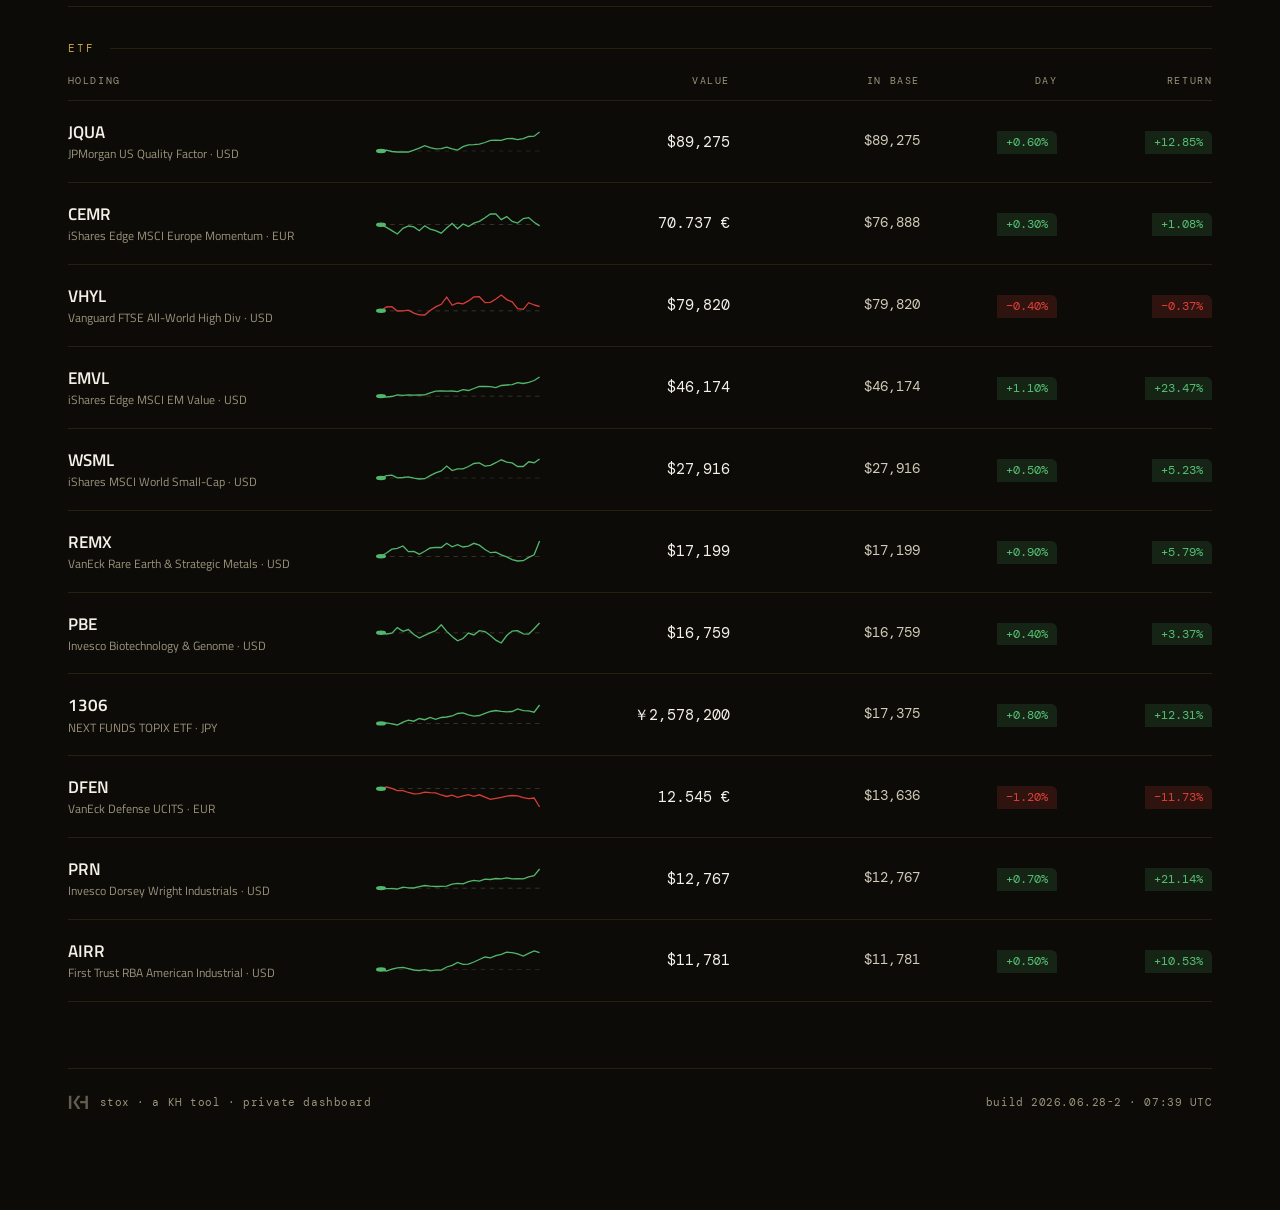
==== commit 5e72a31d: "stox B2: wire /api/sources through fail-safe khLive() overlay (8th and final live data domain) — add" ====
--- a/apps/stox/index.html
+++ b/apps/stox/index.html
@@ -475,7 +475,7 @@
 
     <div class="foot">
       <div class="khend"><svg class="khe" viewBox="1130 800 1260 900" xmlns="http://www.w3.org/2000/svg"><g transform="matrix(4.16667,0,0,4.16667,261.577,49.4367)"><g transform="matrix(1,0,0,1,256.329,274.17)"><path d="M0,-83.008L0,106.219L-34.816,106.219L-34.816,-83.008L0,-83.008Z"></path></g><g transform="matrix(1,0,0,1,383.046,304.447)"><path d="M0,-37.343L76.952,-37.343L76.952,-113.285L111.774,-113.285L111.774,75.942L76.952,75.942L76.952,-5.302L0,-5.302"></path></g><g transform="matrix(1,0,0,1,387.995,380.389)"><path d="M0,-189.227L-40.622,-189.227L-94.752,-107.226L-103.298,-94.614L-94.752,-82.001L-40.622,0L0,0L-63.721,-94.614L0,-189.227Z"></path></g></g></svg><span>stox · a KH tool · private dashboard</span></div>
-      <span class="buildtag">build 2026.06.28-1 · 04:35 UTC</span>
+      <span class="buildtag">build 2026.06.28-2 · 07:39 UTC</span>
     </div>
   </div>
 </main>
@@ -494,7 +494,7 @@
       <div class="addhint" id="addHint"></div>
     </div>
     <div id="watchTbl"></div>
-    <div class="foot"><div class="khend"><svg class="khe" viewBox="1130 800 1260 900" xmlns="http://www.w3.org/2000/svg"><g transform="matrix(4.16667,0,0,4.16667,261.577,49.4367)"><g transform="matrix(1,0,0,1,256.329,274.17)"><path d="M0,-83.008L0,106.219L-34.816,106.219L-34.816,-83.008L0,-83.008Z"></path></g><g transform="matrix(1,0,0,1,383.046,304.447)"><path d="M0,-37.343L76.952,-37.343L76.952,-113.285L111.774,-113.285L111.774,75.942L76.952,75.942L76.952,-5.302L0,-5.302"></path></g><g transform="matrix(1,0,0,1,387.995,380.389)"><path d="M0,-189.227L-40.622,-189.227L-94.752,-107.226L-103.298,-94.614L-94.752,-82.001L-40.622,0L0,0L-63.721,-94.614L0,-189.227Z"></path></g></g></svg><span>sandbox · hypothetical · not advice</span></div><span class="buildtag">build 2026.06.28-1 · 04:35 UTC</span></div>
+    <div class="foot"><div class="khend"><svg class="khe" viewBox="1130 800 1260 900" xmlns="http://www.w3.org/2000/svg"><g transform="matrix(4.16667,0,0,4.16667,261.577,49.4367)"><g transform="matrix(1,0,0,1,256.329,274.17)"><path d="M0,-83.008L0,106.219L-34.816,106.219L-34.816,-83.008L0,-83.008Z"></path></g><g transform="matrix(1,0,0,1,383.046,304.447)"><path d="M0,-37.343L76.952,-37.343L76.952,-113.285L111.774,-113.285L111.774,75.942L76.952,75.942L76.952,-5.302L0,-5.302"></path></g><g transform="matrix(1,0,0,1,387.995,380.389)"><path d="M0,-189.227L-40.622,-189.227L-94.752,-107.226L-103.298,-94.614L-94.752,-82.001L-40.622,0L0,0L-63.721,-94.614L0,-189.227Z"></path></g></g></svg><span>sandbox · hypothetical · not advice</span></div><span class="buildtag">build 2026.06.28-2 · 07:39 UTC</span></div>
   </div>
 </main>
 
@@ -1697,6 +1697,36 @@
   selW.clear(); for(const s of keep) selW.add(s);
   renderWatch();                                                   // re-render the watchlist + totals
 });
+
+/* Sources (B2): the data-sources mix in Settings — the catalogue of feeds the AI weighs and
+   the user can tune — wired through the same fail-safe overlay as the rest (8th and final live
+   data domain, after news/fx/holdings/signals/advisor/yields/watchlist). /api/sources serves
+   [{name,weight,status,lastUpdate}] — the source registry fills this for real later; mock today
+   is a subset of the inline catalogue, so this is visually identical and just proves the live
+   path + fallback. The apply is deliberately ADDITIVE: a live source the user does not already
+   have is introduced into SET.sources at its catalogue weight, but an existing source's weight is
+   NEVER overwritten and a source absent from the live payload is NEVER removed — so a live refresh
+   can grow the mixer (a genuinely new feed lights up) but can never clobber the user's tuning or
+   drop a feed they rely on. Like the other non-money applies it re-renders ONLY its own surface
+   (renderSet → the Settings mixer) and stays in memory (a user edit persists it via saveSet, as
+   today). Fail-safe by construction: an empty, malformed (bad row, weight out of 0..100), all-known
+   (mock-fallback — nothing new), 404 or SPA-HTML payload changes nothing and the inline catalogue
+   stays on screen (khLive already swallows fetch/JSON errors). Surfacing source health/status in
+   the mixer UI is a separate (non-no-op) increment, left for later. */
+khLive('sources', '/sources', list=>{
+  if(!Array.isArray(list) || !list.length) return;                 // empty/malformed → keep inline
+  const add={};
+  for(const s of list){
+    if(!s || typeof s.name!=='string' || !s.name) return;          // any bad row → reject whole payload
+    const w=+s.weight;
+    if(!isFinite(w) || w<0 || w>100) return;                       // out-of-range weight → keep inline
+    if(!(s.name in SET.sources)) add[s.name]=Math.round(w);        // only feeds the user doesn't have yet
+  }
+  const keys=Object.keys(add);
+  if(!keys.length) return;                                         // nothing new (e.g. mock subset) → no churn
+  for(const k of keys) SET.sources[k]=add[k];                      // additively introduce new catalogue feeds
+  renderSet();                                                     // re-render the Settings data-sources mixer
+});
 </script>
 </body>
 </html>
